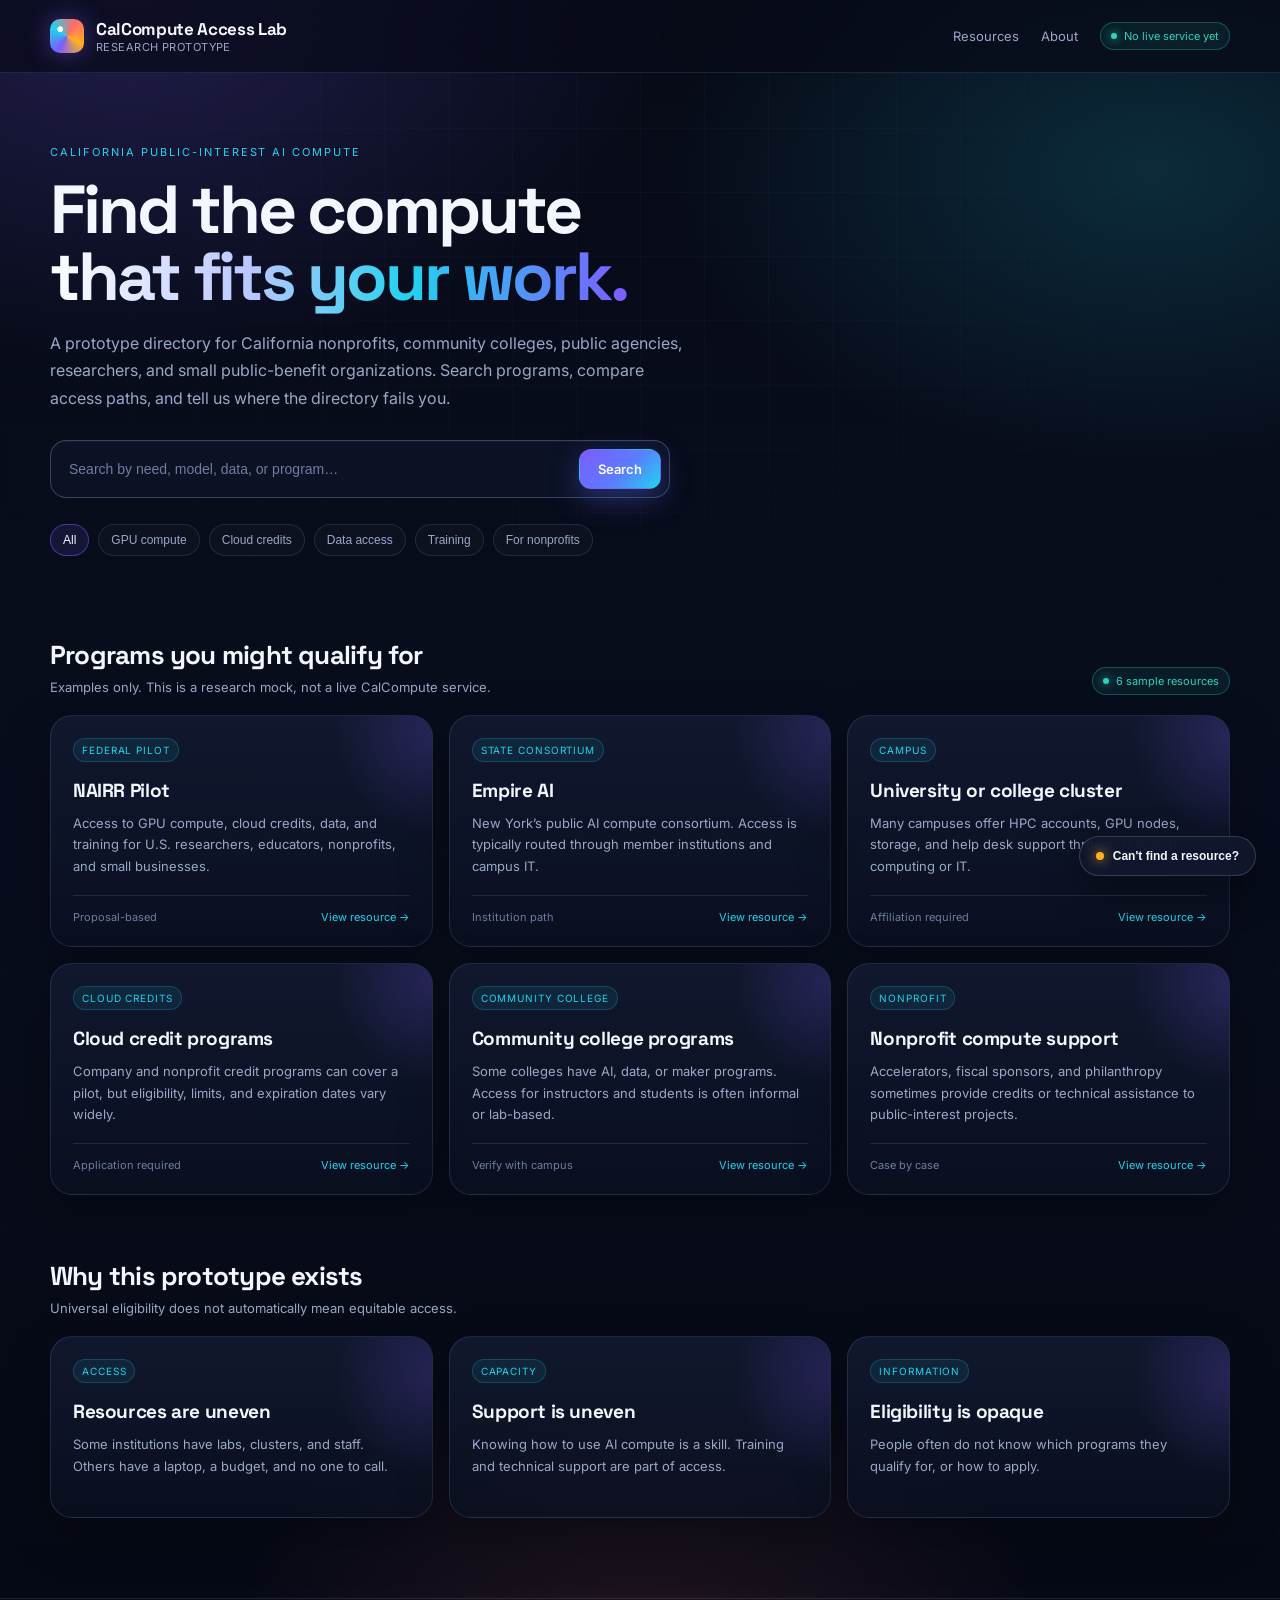
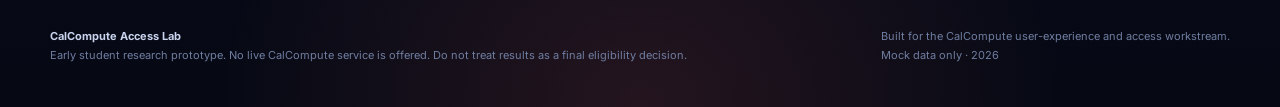
==== index.html @ 409b7c7a "Add CalCompute access survey research prototype" ====
<!doctype html>
<html lang="en">
<head>
  <meta charset="utf-8">
  <meta name="viewport" content="width=device-width, initial-scale=1">
  <title>CalCompute Access Lab — Find compute for public-interest AI</title>
  <meta name="description" content="A research prototype exploring access to public AI compute for California public-interest organizations.">
  <link rel="stylesheet" href="assets/styles.css">
</head>
<body>

<header class="site-header">
  <div class="wrap">
    <a class="brand" href="index.html">
      <span class="brand-mark" aria-hidden="true"></span>
      <span>
        <span class="brand-name">CalCompute Access Lab</span>
        <span class="brand-sub">Research prototype</span>
      </span>
    </a>
    <nav class="nav" aria-label="Primary">
      <a href="#resources">Resources</a>
      <a href="#about">About</a>
      <span class="badge">No live service yet</span>
    </nav>
  </div>
</header>

<main>
  <section class="hero wrap">
    <div class="eyebrow">California public-interest AI compute</div>
    <h1>Find the compute<br><span class="gradient-text">that fits your work.</span></h1>
    <p class="lede">
      A prototype directory for California nonprofits, community colleges, public agencies,
      researchers, and small public-benefit organizations. Search programs, compare access paths,
      and tell us where the directory fails you.
    </p>

    <div class="searchbar" role="search">
      <input id="search" type="search" placeholder="Search by need, model, data, or program…" aria-label="Search resources">
      <button class="btn btn-primary" type="button" id="searchBtn">Search</button>
    </div>

    <div class="filters" aria-label="Filter resources">
      <button class="pill active" type="button">All</button>
      <button class="pill" type="button">GPU compute</button>
      <button class="pill" type="button">Cloud credits</button>
      <button class="pill" type="button">Data access</button>
      <button class="pill" type="button">Training</button>
      <button class="pill" type="button">For nonprofits</button>
    </div>
  </section>

  <section class="wrap" id="resources">
    <div class="section-head">
      <div>
        <h2>Programs you might qualify for</h2>
        <p>Examples only. This is a research mock, not a live CalCompute service.</p>
      </div>
      <span class="badge">6 sample resources</span>
    </div>

    <div class="grid">
      <article class="card">
        <span class="tag">Federal pilot</span>
        <h3>NAIRR Pilot</h3>
        <p>Access to GPU compute, cloud credits, data, and training for U.S. researchers, educators, nonprofits, and small businesses.</p>
        <div class="meta"><span>Proposal-based</span><a href="#" onclick="return false;">View resource →</a></div>
      </article>

      <article class="card">
        <span class="tag">State consortium</span>
        <h3>Empire AI</h3>
        <p>New York’s public AI compute consortium. Access is typically routed through member institutions and campus IT.</p>
        <div class="meta"><span>Institution path</span><a href="#" onclick="return false;">View resource →</a></div>
      </article>

      <article class="card">
        <span class="tag">Campus</span>
        <h3>University or college cluster</h3>
        <p>Many campuses offer HPC accounts, GPU nodes, storage, and help desk support through research computing or IT.</p>
        <div class="meta"><span>Affiliation required</span><a href="#" onclick="return false;">View resource →</a></div>
      </article>

      <article class="card">
        <span class="tag">Cloud credits</span>
        <h3>Cloud credit programs</h3>
        <p>Company and nonprofit credit programs can cover a pilot, but eligibility, limits, and expiration dates vary widely.</p>
        <div class="meta"><span>Application required</span><a href="#" onclick="return false;">View resource →</a></div>
      </article>

      <article class="card">
        <span class="tag">Community college</span>
        <h3>Community college programs</h3>
        <p>Some colleges have AI, data, or maker programs. Access for instructors and students is often informal or lab-based.</p>
        <div class="meta"><span>Verify with campus</span><a href="#" onclick="return false;">View resource →</a></div>
      </article>

      <article class="card">
        <span class="tag">Nonprofit</span>
        <h3>Nonprofit compute support</h3>
        <p>Accelerators, fiscal sponsors, and philanthropy sometimes provide credits or technical assistance to public-interest projects.</p>
        <div class="meta"><span>Case by case</span><a href="#" onclick="return false;">View resource →</a></div>
      </article>
    </div>
  </section>

  <section class="wrap" id="about" style="margin-top:64px;">
    <div class="section-head">
      <div>
        <h2>Why this prototype exists</h2>
        <p>Universal eligibility does not automatically mean equitable access.</p>
      </div>
    </div>
    <div class="grid">
      <article class="card">
        <span class="tag">Access</span>
        <h3>Resources are uneven</h3>
        <p>Some institutions have labs, clusters, and staff. Others have a laptop, a budget, and no one to call.</p>
      </article>
      <article class="card">
        <span class="tag">Capacity</span>
        <h3>Support is uneven</h3>
        <p>Knowing how to use AI compute is a skill. Training and technical support are part of access.</p>
      </article>
      <article class="card">
        <span class="tag">Information</span>
        <h3>Eligibility is opaque</h3>
        <p>People often do not know which programs they qualify for, or how to apply.</p>
      </article>
    </div>
  </section>
</main>

<footer class="site-footer">
  <div class="wrap">
    <div>
      <strong style="color:#c9d3ee;">CalCompute Access Lab</strong><br>
      Early student research prototype. No live CalCompute service is offered. Do not treat results as a final eligibility decision.
    </div>
    <div>
      Built for the CalCompute user-experience and access workstream.<br>
      Mock data only · 2026
    </div>
  </div>
</footer>

<div class="popup-overlay" id="popupOverlay" aria-hidden="true">
  <div class="popup" role="dialog" aria-modal="true" aria-labelledby="popupTitle">
    <button class="popup-close" type="button" id="popupClose" aria-label="Close">×</button>
    <div class="kicker">A gap in the directory?</div>
    <h2 id="popupTitle">Didn't find a resource that fits your needs?</h2>
    <p>
      Tell us what you were looking for. Take a 2-minute survey to help us understand
      where public AI compute access breaks down for California public-interest users.
    </p>
    <div class="popup-actions">
      <a class="btn btn-primary" href="survey/index.html" id="popupCta">Take the survey</a>
      <button class="btn btn-ghost" type="button" id="popupDismiss">No thanks</button>
    </div>
  </div>
</div>

<button class="fab" type="button" id="fab">
  <span class="fab-dot" aria-hidden="true"></span>
  Can't find a resource?
</button>

<script src="assets/popup.js"></script>
</body>
</html>
---- assets/styles.css ----
@import url("https://fonts.googleapis.com/css2?family=Inter:wght@400;500;600;700&family=Space+Grotesk:wght@500;600;700&display=swap");

:root {
  --bg: #070b18;
  --bg-2: #0b1226;
  --panel: rgba(18, 26, 48, 0.72);
  --panel-2: rgba(26, 36, 66, 0.72);
  --stroke: rgba(150, 170, 220, 0.16);
  --stroke-strong: rgba(170, 190, 255, 0.28);
  --text: #f4f7ff;
  --muted: #9aa7c7;
  --muted-2: #6f7da0;
  --violet: #7c5cff;
  --cyan: #22d3ee;
  --coral: #ff6b6b;
  --amber: #ffb020;
  --mint: #2dd4bf;
  --blue: #4f8cff;
  --shadow: 0 24px 80px rgba(0, 0, 0, 0.45);
  --radius: 22px;
  --radius-sm: 14px;
}

* { box-sizing: border-box; }

html, body {
  margin: 0;
  padding: 0;
  min-height: 100%;
  background: var(--bg);
  color: var(--text);
  font-family: "Inter", -apple-system, BlinkMacSystemFont, "Segoe UI", sans-serif;
  -webkit-font-smoothing: antialiased;
}

body {
  background:
    radial-gradient(900px 600px at 10% 0%, rgba(124, 92, 255, 0.22), transparent 60%),
    radial-gradient(800px 500px at 90% 10%, rgba(34, 211, 238, 0.16), transparent 60%),
    radial-gradient(700px 600px at 50% 100%, rgba(255, 107, 107, 0.12), transparent 60%),
    linear-gradient(180deg, #070b18 0%, #080d1d 50%, #060914 100%);
  overflow-x: hidden;
}

body::before {
  content: "";
  position: fixed;
  inset: 0;
  background-image:
    linear-gradient(rgba(140, 160, 220, 0.045) 1px, transparent 1px),
    linear-gradient(90deg, rgba(140, 160, 220, 0.045) 1px, transparent 1px);
  background-size: 64px 64px;
  mask-image: radial-gradient(circle at 50% 20%, black, transparent 78%);
  pointer-events: none;
  z-index: 0;
}

a { color: inherit; }

.wrap {
  position: relative;
  z-index: 1;
  width: min(1180px, calc(100% - 40px));
  margin: 0 auto;
}

/* ---------------- header ---------------- */

.site-header {
  position: sticky;
  top: 0;
  z-index: 20;
  backdrop-filter: blur(18px);
  background: rgba(7, 11, 24, 0.72);
  border-bottom: 1px solid var(--stroke);
}

.site-header .wrap {
  display: flex;
  align-items: center;
  justify-content: space-between;
  height: 72px;
}

.brand {
  display: flex;
  align-items: center;
  gap: 12px;
  text-decoration: none;
}

.brand-mark {
  width: 34px;
  height: 34px;
  border-radius: 10px;
  background:
    radial-gradient(circle at 30% 30%, #fff 0 8%, transparent 9%),
    conic-gradient(from 210deg, var(--violet), var(--cyan), var(--coral), var(--amber), var(--violet));
  box-shadow: 0 0 24px rgba(124, 92, 255, 0.45);
}

.brand-name {
  font-family: "Space Grotesk", sans-serif;
  font-weight: 700;
  letter-spacing: -0.02em;
  font-size: 17px;
}

.brand-sub {
  display: block;
  font-family: "Inter", sans-serif;
  font-weight: 400;
  font-size: 11px;
  color: var(--muted);
  letter-spacing: 0.04em;
  text-transform: uppercase;
}

.nav {
  display: flex;
  align-items: center;
  gap: 22px;
  font-size: 13px;
  color: var(--muted);
}

.nav a { text-decoration: none; }
.nav a:hover { color: var(--text); }

.badge {
  display: inline-flex;
  align-items: center;
  gap: 7px;
  font-size: 11px;
  color: var(--mint);
  border: 1px solid rgba(45, 212, 191, 0.3);
  background: rgba(45, 212, 191, 0.08);
  padding: 6px 10px;
  border-radius: 999px;
  white-space: nowrap;
}

.badge::before {
  content: "";
  width: 6px;
  height: 6px;
  border-radius: 50%;
  background: var(--mint);
  box-shadow: 0 0 10px var(--mint);
}

/* ---------------- hero ---------------- */

.hero {
  padding: 72px 0 28px;
}

.eyebrow {
  font-size: 11px;
  letter-spacing: 0.18em;
  text-transform: uppercase;
  color: var(--cyan);
  margin-bottom: 18px;
}

h1 {
  font-family: "Space Grotesk", sans-serif;
  font-size: clamp(38px, 6vw, 68px);
  line-height: 0.98;
  letter-spacing: -0.045em;
  margin: 0 0 20px;
  max-width: 900px;
}

.gradient-text {
  background: linear-gradient(92deg, #fff 0%, #b9c7ff 35%, var(--cyan) 62%, var(--violet) 100%);
  -webkit-background-clip: text;
  background-clip: text;
  color: transparent;
}

.lede {
  max-width: 640px;
  font-size: 16px;
  line-height: 1.7;
  color: var(--muted);
  margin: 0 0 28px;
}

.searchbar {
  display: flex;
  align-items: center;
  gap: 10px;
  max-width: 620px;
  padding: 8px 8px 8px 18px;
  border-radius: 16px;
  border: 1px solid var(--stroke-strong);
  background: rgba(14, 20, 40, 0.75);
  box-shadow: inset 0 1px 0 rgba(255, 255, 255, 0.04);
}

.searchbar input {
  flex: 1;
  min-width: 0;
  background: transparent;
  border: 0;
  outline: 0;
  color: var(--text);
  font-size: 14px;
  padding: 10px 0;
}

.searchbar input::placeholder { color: var(--muted-2); }

.btn {
  display: inline-flex;
  align-items: center;
  justify-content: center;
  gap: 9px;
  border: 1px solid transparent;
  border-radius: 12px;
  padding: 11px 18px;
  font-size: 13px;
  font-weight: 600;
  text-decoration: none;
  cursor: pointer;
  transition: transform 0.18s ease, box-shadow 0.18s ease, background 0.18s ease;
  font-family: inherit;
}

.btn:hover { transform: translateY(-1px); }

.btn-primary {
  background: linear-gradient(135deg, var(--violet), #5b7cff 55%, var(--cyan));
  color: #fff;
  box-shadow: 0 10px 30px rgba(92, 110, 255, 0.35);
}

.btn-primary:hover { box-shadow: 0 14px 36px rgba(92, 110, 255, 0.5); }

.btn-ghost {
  background: rgba(255, 255, 255, 0.04);
  border-color: var(--stroke-strong);
  color: var(--text);
}

.btn-ghost:hover { background: rgba(255, 255, 255, 0.08); }

.filters {
  display: flex;
  flex-wrap: wrap;
  gap: 9px;
  margin: 26px 0 0;
}

.pill {
  font-size: 12px;
  color: var(--muted);
  border: 1px solid var(--stroke);
  background: rgba(255, 255, 255, 0.025);
  padding: 8px 12px;
  border-radius: 999px;
  cursor: pointer;
  transition: 0.18s ease;
}

.pill:hover, .pill.active {
  color: var(--text);
  border-color: rgba(124, 92, 255, 0.5);
  background: rgba(124, 92, 255, 0.12);
}

/* ---------------- cards ---------------- */

.section-head {
  display: flex;
  align-items: end;
  justify-content: space-between;
  gap: 20px;
  margin: 54px 0 20px;
}

.section-head h2 {
  font-family: "Space Grotesk", sans-serif;
  font-size: 26px;
  letter-spacing: -0.03em;
  margin: 0;
}

.section-head p {
  margin: 7px 0 0;
  color: var(--muted);
  font-size: 13px;
}

.grid {
  display: grid;
  grid-template-columns: repeat(3, minmax(0, 1fr));
  gap: 16px;
}

.card {
  position: relative;
  padding: 22px;
  border-radius: var(--radius);
  border: 1px solid var(--stroke);
  background: linear-gradient(180deg, rgba(19, 27, 50, 0.82), rgba(11, 17, 34, 0.72));
  box-shadow: 0 18px 50px rgba(0, 0, 0, 0.28);
  overflow: hidden;
  transition: transform 0.2s ease, border-color 0.2s ease;
}

.card:hover {
  transform: translateY(-3px);
  border-color: rgba(124, 92, 255, 0.42);
}

.card::after {
  content: "";
  position: absolute;
  inset: -40% -30% auto auto;
  width: 220px;
  height: 220px;
  border-radius: 50%;
  background: radial-gradient(circle, rgba(124, 92, 255, 0.22), transparent 65%);
  pointer-events: none;
}

.card .tag {
  display: inline-flex;
  font-size: 10px;
  letter-spacing: 0.09em;
  text-transform: uppercase;
  color: var(--cyan);
  background: rgba(34, 211, 238, 0.08);
  border: 1px solid rgba(34, 211, 238, 0.22);
  padding: 5px 8px;
  border-radius: 999px;
  margin-bottom: 16px;
}

.card h3 {
  font-family: "Space Grotesk", sans-serif;
  font-size: 19px;
  letter-spacing: -0.02em;
  margin: 0 0 10px;
}

.card p {
  font-size: 13px;
  line-height: 1.65;
  color: var(--muted);
  margin: 0 0 18px;
}

.card .meta {
  display: flex;
  align-items: center;
  justify-content: space-between;
  font-size: 11px;
  color: var(--muted-2);
  border-top: 1px solid var(--stroke);
  padding-top: 14px;
}

.card .meta a { color: var(--cyan); text-decoration: none; }

/* ---------------- popup ---------------- */

.popup-overlay {
  position: fixed;
  inset: 0;
  z-index: 100;
  display: none;
  align-items: center;
  justify-content: center;
  padding: 20px;
  background: rgba(4, 7, 16, 0.72);
  backdrop-filter: blur(10px);
}

.popup-overlay.open { display: flex; animation: fadeIn 0.25s ease; }

.popup {
  position: relative;
  width: min(520px, 100%);
  border-radius: 26px;
  border: 1px solid rgba(170, 190, 255, 0.28);
  background:
    radial-gradient(500px 240px at 0% 0%, rgba(124, 92, 255, 0.25), transparent 70%),
    radial-gradient(400px 240px at 100% 100%, rgba(34, 211, 238, 0.18), transparent 70%),
    linear-gradient(180deg, #111a34, #0a1022);
  box-shadow: var(--shadow);
  padding: 34px;
  animation: popIn 0.3s cubic-bezier(0.2, 0.9, 0.3, 1.1);
  overflow: hidden;
}

.popup::before {
  content: "";
  position: absolute;
  inset: 0;
  background-image: linear-gradient(rgba(255,255,255,0.03) 1px, transparent 1px), linear-gradient(90deg, rgba(255,255,255,0.03) 1px, transparent 1px);
  background-size: 40px 40px;
  mask-image: radial-gradient(circle at 30% 0%, black, transparent 70%);
  pointer-events: none;
}

.popup .kicker {
  position: relative;
  font-size: 10px;
  letter-spacing: 0.16em;
  text-transform: uppercase;
  color: var(--amber);
  margin-bottom: 16px;
}

.popup h2 {
  position: relative;
  font-family: "Space Grotesk", sans-serif;
  font-size: clamp(26px, 4vw, 34px);
  line-height: 1.08;
  letter-spacing: -0.035em;
  margin: 0 0 14px;
}

.popup p {
  position: relative;
  font-size: 14px;
  line-height: 1.65;
  color: var(--muted);
  margin: 0 0 26px;
}

.popup-actions {
  position: relative;
  display: flex;
  flex-wrap: wrap;
  gap: 10px;
  align-items: center;
}

.popup-close {
  position: absolute;
  top: 16px;
  right: 16px;
  width: 34px;
  height: 34px;
  border-radius: 50%;
  border: 1px solid var(--stroke);
  background: rgba(255, 255, 255, 0.04);
  color: var(--muted);
  font-size: 18px;
  line-height: 1;
  cursor: pointer;
  z-index: 2;
}

.popup-close:hover { color: var(--text); background: rgba(255,255,255,0.08); }

.fab {
  position: fixed;
  right: 24px;
  bottom: 24px;
  z-index: 40;
  display: inline-flex;
  align-items: center;
  gap: 9px;
  padding: 12px 16px;
  border-radius: 999px;
  border: 1px solid rgba(255, 255, 255, 0.16);
  background: rgba(17, 24, 46, 0.9);
  color: var(--text);
  font-size: 12px;
  font-weight: 600;
  cursor: pointer;
  box-shadow: 0 14px 40px rgba(0, 0, 0, 0.4);
  backdrop-filter: blur(12px);
}

.fab:hover { border-color: rgba(124, 92, 255, 0.55); }

.fab-dot {
  width: 8px;
  height: 8px;
  border-radius: 50%;
  background: var(--amber);
  box-shadow: 0 0 12px var(--amber);
}

/* ---------------- footer ---------------- */

.site-footer {
  margin-top: 80px;
  border-top: 1px solid var(--stroke);
  padding: 28px 0 42px;
  color: var(--muted-2);
  font-size: 11px;
  line-height: 1.7;
}

.site-footer .wrap {
  display: flex;
  flex-wrap: wrap;
  justify-content: space-between;
  gap: 18px;
}

/* ---------------- survey ---------------- */

.survey-page {
  padding: 46px 0 100px;
}

.survey-shell {
  width: min(860px, calc(100% - 36px));
  margin: 0 auto;
  position: relative;
  z-index: 1;
}

.survey-top {
  display: flex;
  align-items: center;
  justify-content: space-between;
  gap: 16px;
  margin-bottom: 24px;
}

.progress-wrap {
  flex: 1;
  max-width: 360px;
}

.progress-label {
  display: flex;
  justify-content: space-between;
  font-size: 10px;
  letter-spacing: 0.08em;
  text-transform: uppercase;
  color: var(--muted-2);
  margin-bottom: 8px;
}

.progress-track {
  height: 5px;
  border-radius: 999px;
  background: rgba(255, 255, 255, 0.07);
  overflow: hidden;
}

.progress-fill {
  height: 100%;
  width: 0%;
  border-radius: inherit;
  background: linear-gradient(90deg, var(--violet), var(--cyan), var(--mint));
  transition: width 0.35s ease;
}

.survey-card {
  border-radius: 26px;
  border: 1px solid var(--stroke);
  background: linear-gradient(180deg, rgba(17, 25, 47, 0.9), rgba(9, 14, 29, 0.84));
  box-shadow: var(--shadow);
  padding: clamp(24px, 5vw, 46px);
}

.survey-intro h1 {
  font-size: clamp(32px, 5vw, 46px);
  margin-bottom: 16px;
}

.survey-intro p {
  color: var(--muted);
  font-size: 14px;
  line-height: 1.75;
  max-width: 640px;
}

.consent {
  margin: 24px 0 28px;
  padding: 16px 18px;
  border-radius: 14px;
  border: 1px solid rgba(255, 176, 32, 0.22);
  background: rgba(255, 176, 32, 0.06);
  font-size: 12px;
  line-height: 1.65;
  color: #e8d9b6;
}

.section-block {
  padding: 28px 0;
  border-top: 1px solid var(--stroke);
}

.section-block:first-of-type { border-top: 0; padding-top: 0; }

.section-kicker {
  font-size: 10px;
  letter-spacing: 0.14em;
  text-transform: uppercase;
  color: var(--cyan);
  margin-bottom: 10px;
}

.section-block h2 {
  font-family: "Space Grotesk", sans-serif;
  font-size: 22px;
  letter-spacing: -0.02em;
  margin: 0 0 8px;
}

.section-block .hint {
  color: var(--muted);
  font-size: 12px;
  line-height: 1.6;
  margin: 0 0 18px;
}

.field-grid {
  display: grid;
  grid-template-columns: 1fr 1fr;
  gap: 14px;
}

.field {
  display: flex;
  flex-direction: column;
  gap: 7px;
}

.field.full { grid-column: 1 / -1; }

.field label {
  font-size: 11px;
  color: var(--muted);
  letter-spacing: 0.03em;
}

.field select,
.field input,
.field textarea {
  width: 100%;
  border: 1px solid var(--stroke-strong);
  background: rgba(8, 13, 28, 0.7);
  color: var(--text);
  border-radius: 11px;
  padding: 11px 12px;
  font-family: inherit;
  font-size: 13px;
  outline: none;
}

.field select:focus,
.field input:focus,
.field textarea:focus { border-color: rgba(124, 92, 255, 0.62); }

.field textarea { min-height: 82px; resize: vertical; }

.question {
  padding: 18px 0;
  border-top: 1px solid rgba(150, 170, 220, 0.1);
}

.question:first-of-type { border-top: 0; padding-top: 0; }

.q-title {
  font-size: 14px;
  line-height: 1.55;
  margin: 0 0 12px;
  color: #e9eeff;
}

.likert {
  display: grid;
  grid-template-columns: repeat(6, minmax(0, 1fr));
  gap: 8px;
}

.likert input { position: absolute; opacity: 0; pointer-events: none; }

.likert label {
  display: flex;
  flex-direction: column;
  align-items: center;
  justify-content: center;
  gap: 4px;
  min-height: 58px;
  padding: 8px 6px;
  border-radius: 12px;
  border: 1px solid var(--stroke);
  background: rgba(255, 255, 255, 0.025);
  cursor: pointer;
  text-align: center;
  transition: 0.16s ease;
}

.likert label:hover { border-color: rgba(124, 92, 255, 0.48); background: rgba(124, 92, 255, 0.08); }

.likert input:checked + label {
  border-color: var(--violet);
  background: linear-gradient(180deg, rgba(124, 92, 255, 0.26), rgba(34, 211, 238, 0.1));
  box-shadow: 0 0 0 1px rgba(124, 92, 255, 0.32), 0 8px 24px rgba(124, 92, 255, 0.18);
}

.likert .num {
  font-family: "Space Grotesk", sans-serif;
  font-size: 15px;
  font-weight: 700;
}

.likert .lbl {
  font-size: 9px;
  line-height: 1.25;
  color: var(--muted);
}

.survey-actions {
  display: flex;
  flex-wrap: wrap;
  gap: 10px;
  align-items: center;
  justify-content: space-between;
  margin-top: 26px;
  padding-top: 22px;
  border-top: 1px solid var(--stroke);
}

.form-error {
  display: none;
  margin-top: 14px;
  padding: 12px 14px;
  border-radius: 10px;
  border: 1px solid rgba(255, 107, 107, 0.35);
  background: rgba(255, 107, 107, 0.08);
  color: #ffb8b8;
  font-size: 12px;
}

.form-error.show { display: block; }

/* ---------------- result ---------------- */

.result { display: none; }

.result.show { display: block; animation: fadeUp 0.45s ease; }

.result-head {
  display: flex;
  flex-wrap: wrap;
  align-items: flex-start;
  justify-content: space-between;
  gap: 18px;
  margin-bottom: 24px;
}

.result-band {
  display: inline-flex;
  align-items: center;
  gap: 8px;
  padding: 7px 12px;
  border-radius: 999px;
  font-size: 11px;
  font-weight: 700;
  letter-spacing: 0.04em;
  text-transform: uppercase;
}

.band-priority { color: #ffd8d8; background: rgba(255, 107, 107, 0.14); border: 1px solid rgba(255, 107, 107, 0.42); }
.band-support { color: #ffe7b8; background: rgba(255, 176, 32, 0.12); border: 1px solid rgba(255, 176, 32, 0.38); }
.band-signpost { color: #c9f7ef; background: rgba(45, 212, 191, 0.1); border: 1px solid rgba(45, 212, 191, 0.34); }

.result h1 {
  font-size: clamp(30px, 4.6vw, 44px);
  margin: 0 0 8px;
}

.result .sub {
  color: var(--muted);
  font-size: 13px;
  line-height: 1.65;
  max-width: 620px;
}

.score-grid {
  display: grid;
  grid-template-columns: repeat(4, minmax(0, 1fr));
  gap: 10px;
  margin: 24px 0;
}

.score-card {
  padding: 16px;
  border-radius: 14px;
  border: 1px solid var(--stroke);
  background: rgba(255, 255, 255, 0.025);
}

.score-card .k {
  font-size: 10px;
  color: var(--muted-2);
  letter-spacing: 0.06em;
  text-transform: uppercase;
}

.score-card .v {
  font-family: "Space Grotesk", sans-serif;
  font-size: 24px;
  font-weight: 700;
  margin-top: 6px;
}

.score-card .d {
  font-size: 10px;
  color: var(--muted);
  margin-top: 2px;
}

.matrix-card {
  margin: 26px 0;
  padding: 18px;
  border-radius: 20px;
  border: 1px solid var(--stroke);
  background:
    radial-gradient(600px 300px at 10% 0%, rgba(124, 92, 255, 0.14), transparent 70%),
    radial-gradient(500px 300px at 100% 100%, rgba(34, 211, 238, 0.1), transparent 70%),
    rgba(8, 13, 28, 0.6);
  overflow: hidden;
}

.matrix-head {
  display: flex;
  flex-wrap: wrap;
  align-items: center;
  justify-content: space-between;
  gap: 10px;
  margin-bottom: 8px;
}

.matrix-head h3 {
  font-family: "Space Grotesk", sans-serif;
  font-size: 16px;
  margin: 0;
  letter-spacing: -0.01em;
}

.matrix-head .legend {
  display: flex;
  flex-wrap: wrap;
  gap: 12px;
  font-size: 10px;
  color: var(--muted);
}

.legend span { display: inline-flex; align-items: center; gap: 5px; }

.legend i {
  width: 8px;
  height: 8px;
  border-radius: 50%;
  display: inline-block;
}

#matrix { width: 100%; height: auto; display: block; }

.matrix-note {
  margin-top: 8px;
  font-size: 10px;
  color: var(--muted-2);
  line-height: 1.6;
}

.bars {
  display: grid;
  gap: 12px;
  margin: 22px 0;
}

.bar-row {
  display: grid;
  grid-template-columns: 140px 1fr 44px;
  gap: 12px;
  align-items: center;
  font-size: 11px;
}

.bar-row .name { color: var(--muted); }
.bar-track { display: block; height: 7px; border-radius: 999px; background: rgba(255,255,255,0.07); overflow: hidden; }
.bar-fill { display: block; height: 100%; border-radius: inherit; background: linear-gradient(90deg, var(--violet), var(--cyan), var(--mint)); }
.bar-row .val { text-align: right; color: var(--muted); font-variant-numeric: tabular-nums; }

.next-box {
  margin: 22px 0;
  padding: 18px;
  border-radius: 14px;
  border: 1px solid var(--stroke);
  background: rgba(255, 255, 255, 0.025);
  font-size: 12px;
  line-height: 1.7;
  color: var(--muted);
}

.next-box strong { color: var(--text); }

.result-actions { display: flex; flex-wrap: wrap; gap: 10px; margin-top: 22px; }

.fine { font-size: 10px; color: var(--muted-2); line-height: 1.65; margin-top: 18px; }

/* ---------------- animations ---------------- */

@keyframes fadeIn { from { opacity: 0; } to { opacity: 1; } }
@keyframes popIn { from { opacity: 0; transform: translateY(10px) scale(0.98); } to { opacity: 1; transform: none; } }
@keyframes fadeUp { from { opacity: 0; transform: translateY(12px); } to { opacity: 1; transform: none; } }

.pulse {
  animation: pulse 2.4s ease-out infinite;
  transform-origin: center;
}

@keyframes pulse {
  0% { opacity: 0.55; transform: scale(0.6); }
  70% { opacity: 0; transform: scale(2.4); }
  100% { opacity: 0; transform: scale(2.4); }
}

/* ---------------- responsive ---------------- */

@media (max-width: 900px) {
  .grid { grid-template-columns: 1fr 1fr; }
  .score-grid { grid-template-columns: 1fr 1fr; }
}

@media (max-width: 640px) {
  .nav { display: none; }
  .grid { grid-template-columns: 1fr; }
  .field-grid { grid-template-columns: 1fr; }
  .likert { grid-template-columns: repeat(3, minmax(0, 1fr)); }
  .bar-row { grid-template-columns: 100px 1fr 38px; }
  .popup { padding: 26px 22px; }
  .fab { right: 14px; bottom: 14px; }
}

@media (prefers-reduced-motion: reduce) {
  *, *::before, *::after {
    animation-duration: 0.001ms !important;
    animation-iteration-count: 1 !important;
    transition-duration: 0.001ms !important;
  }
}
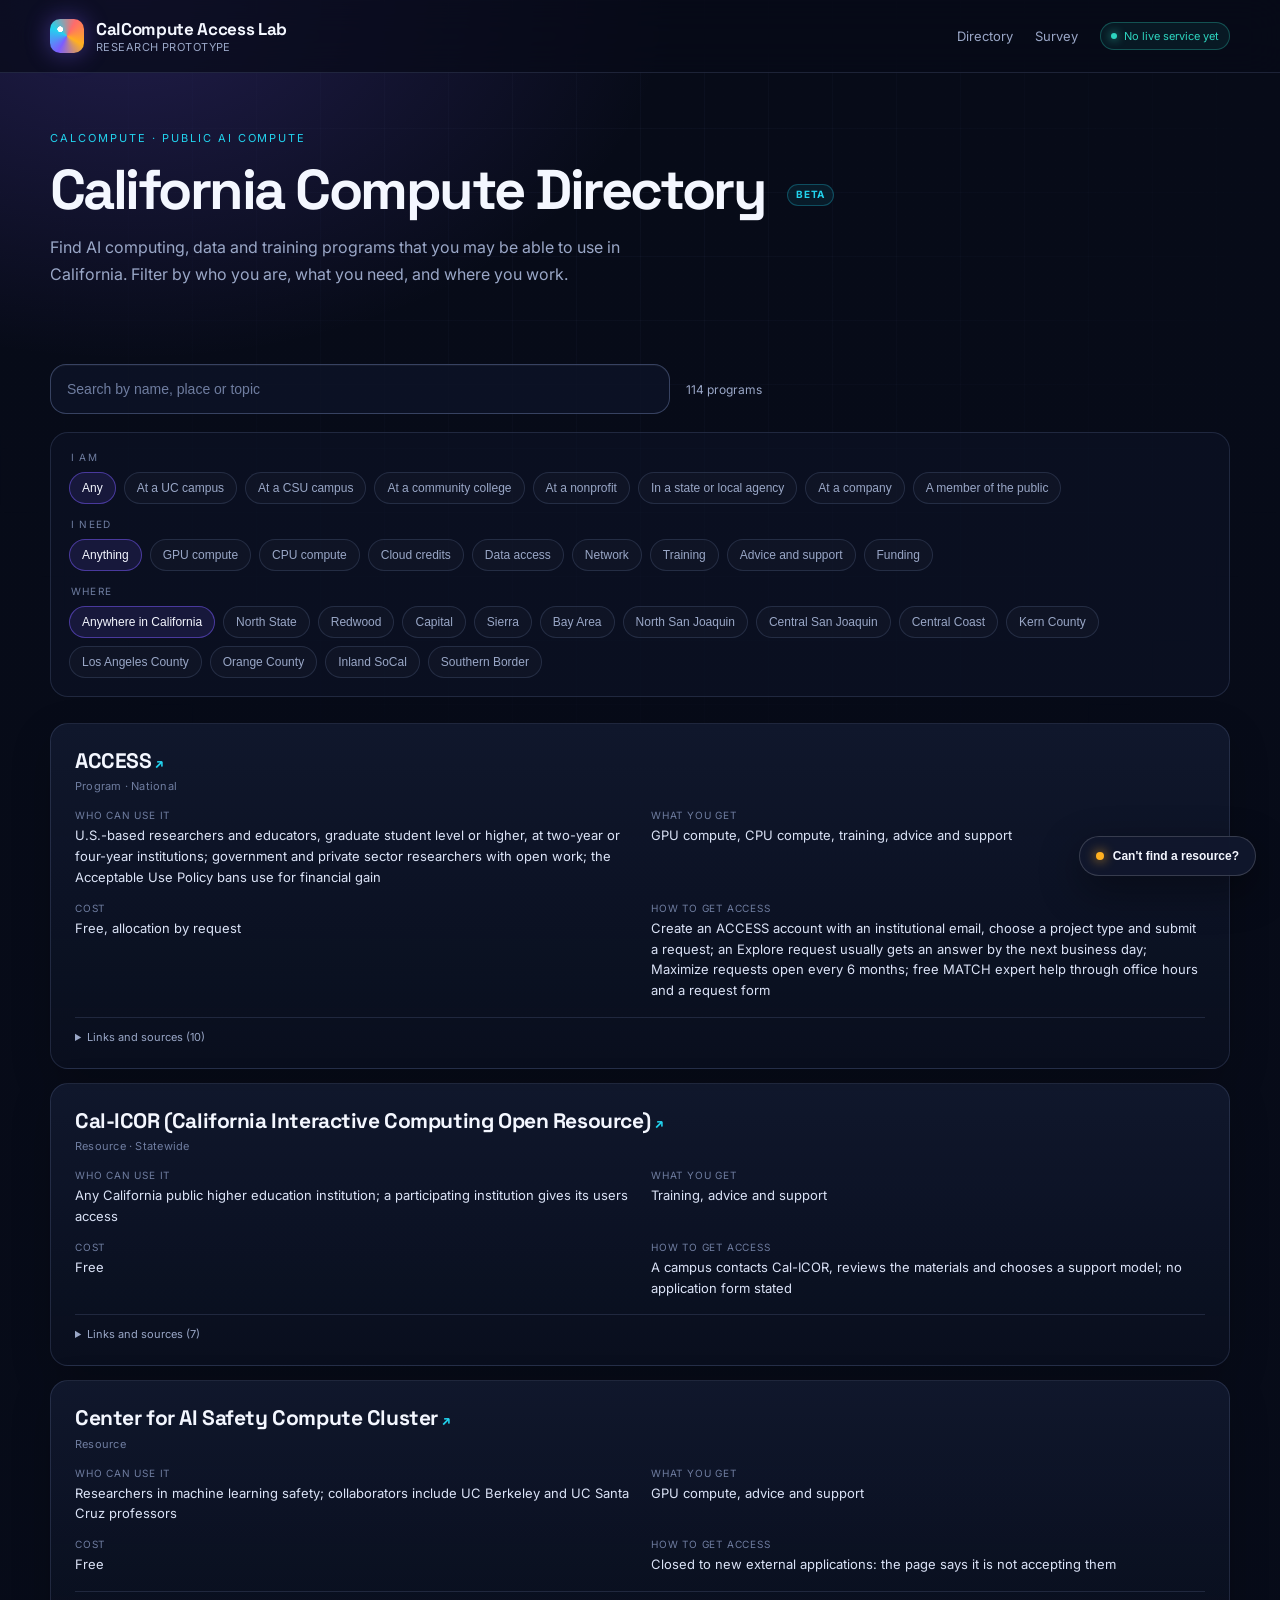
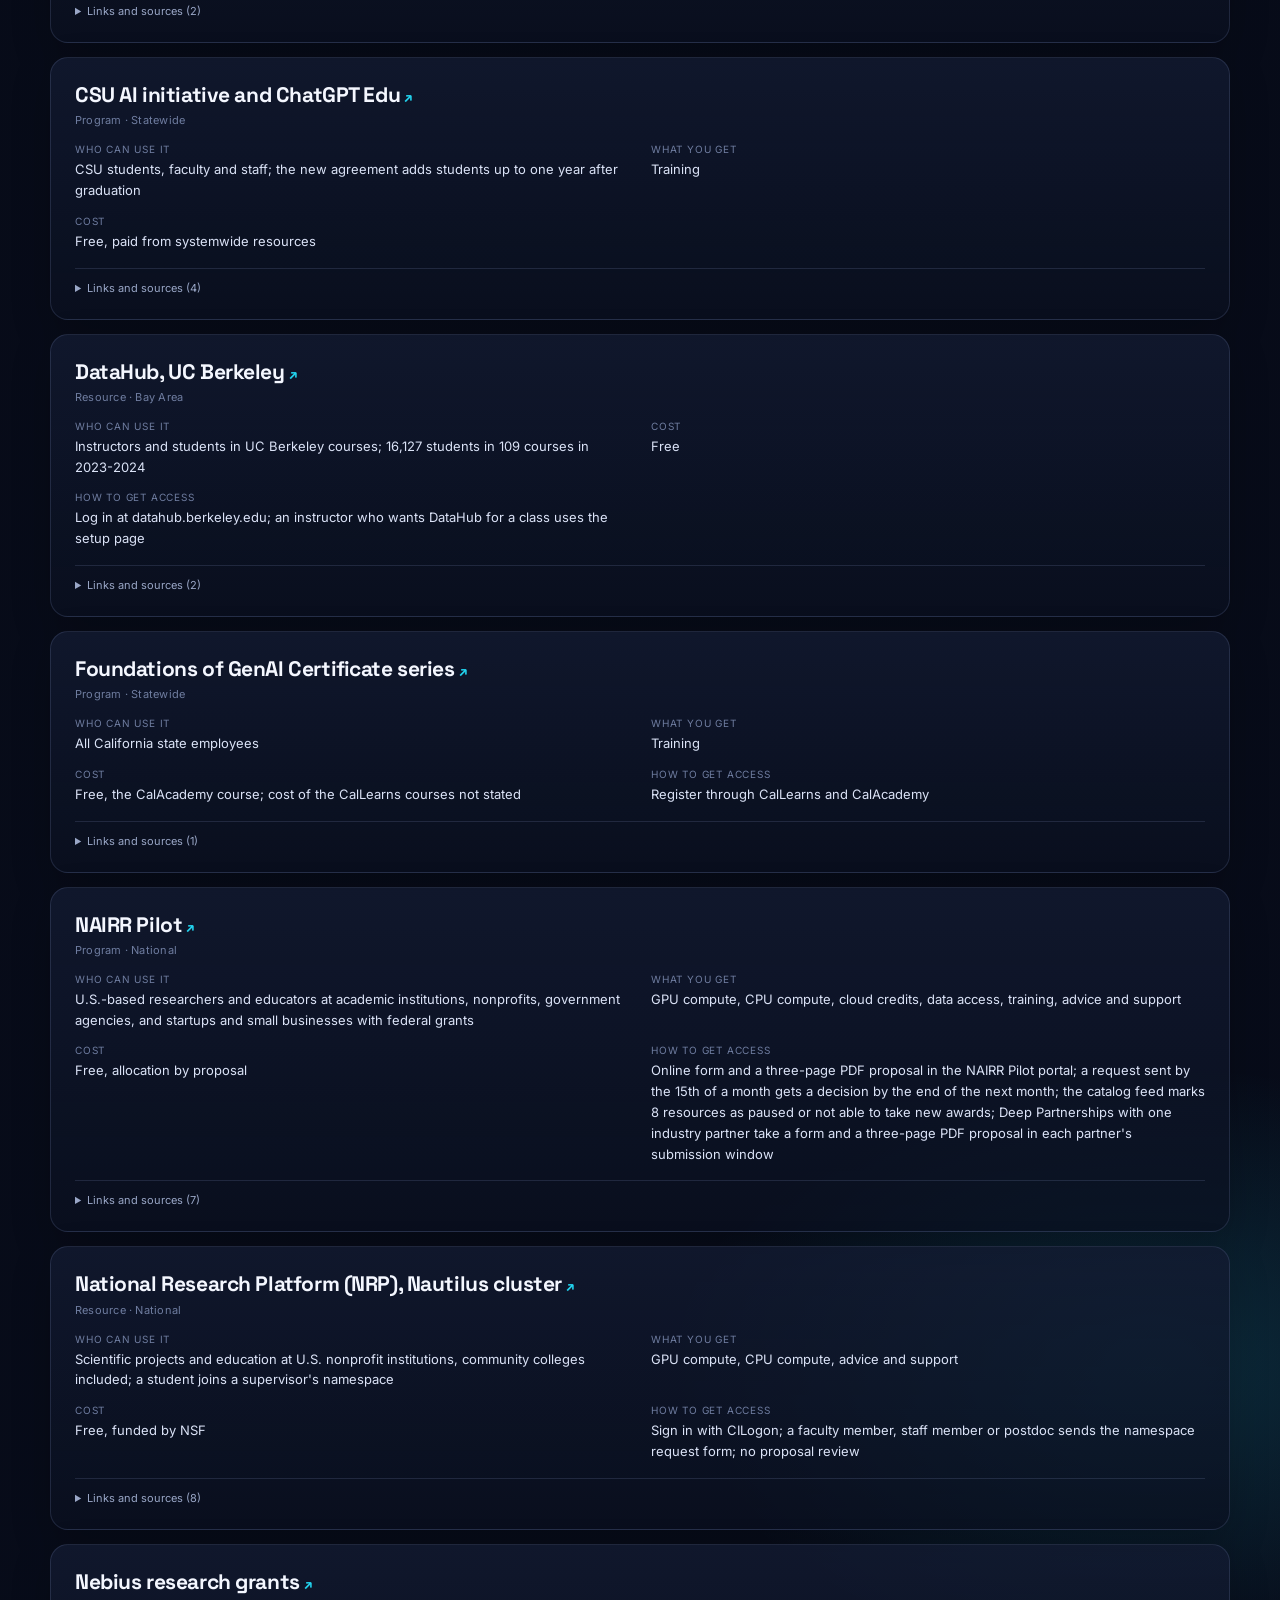
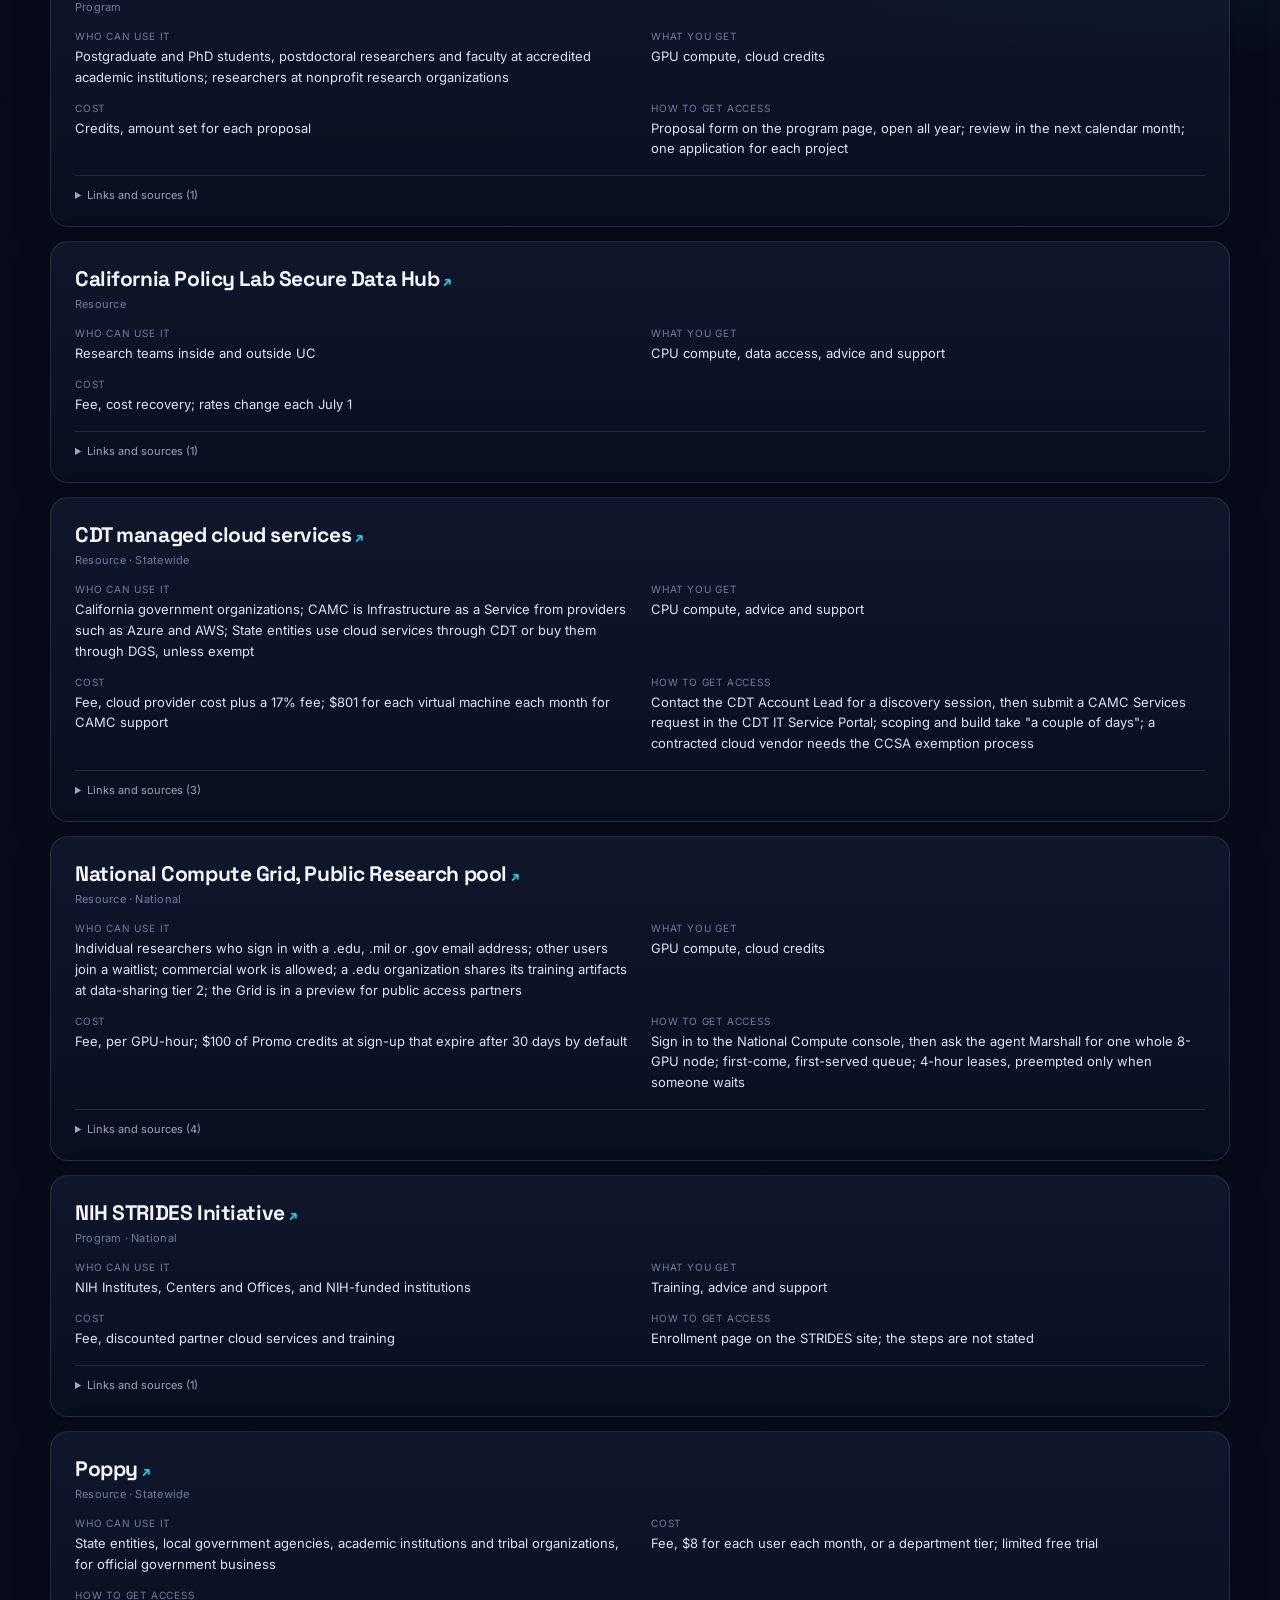
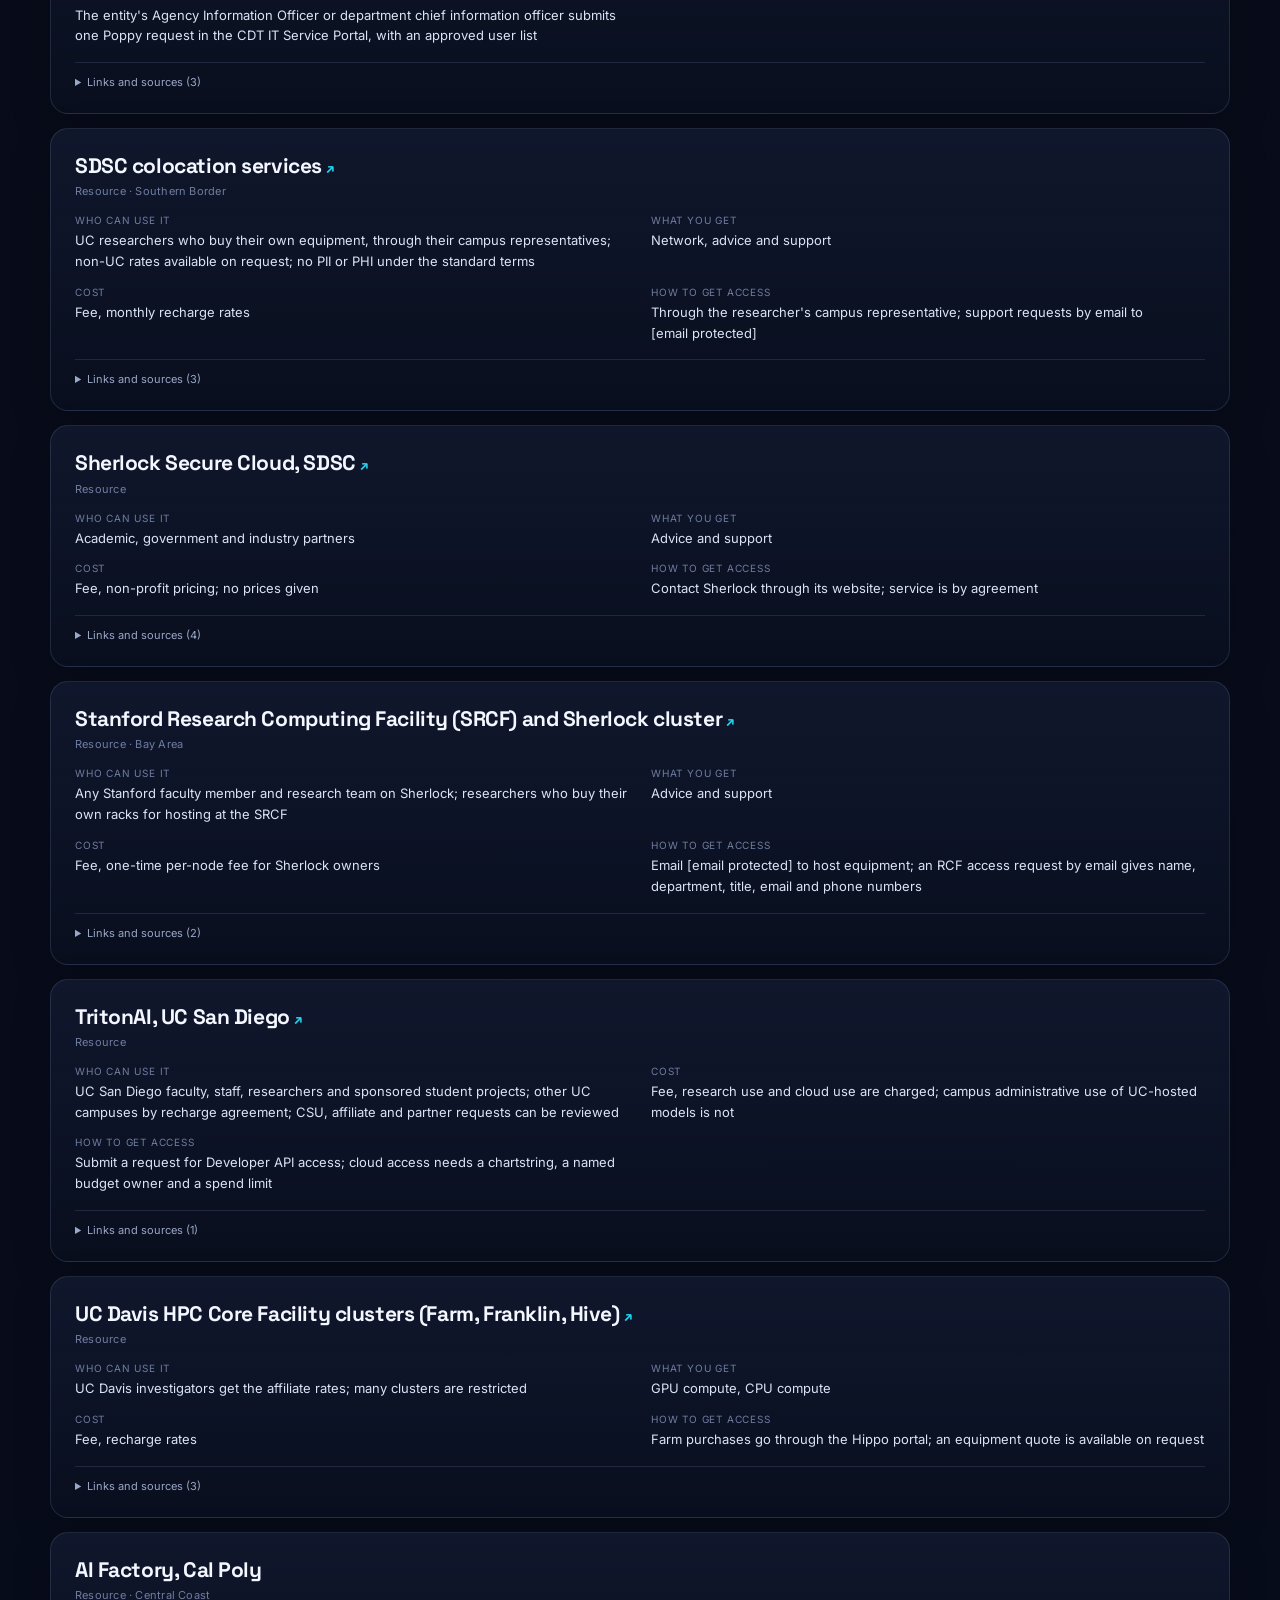
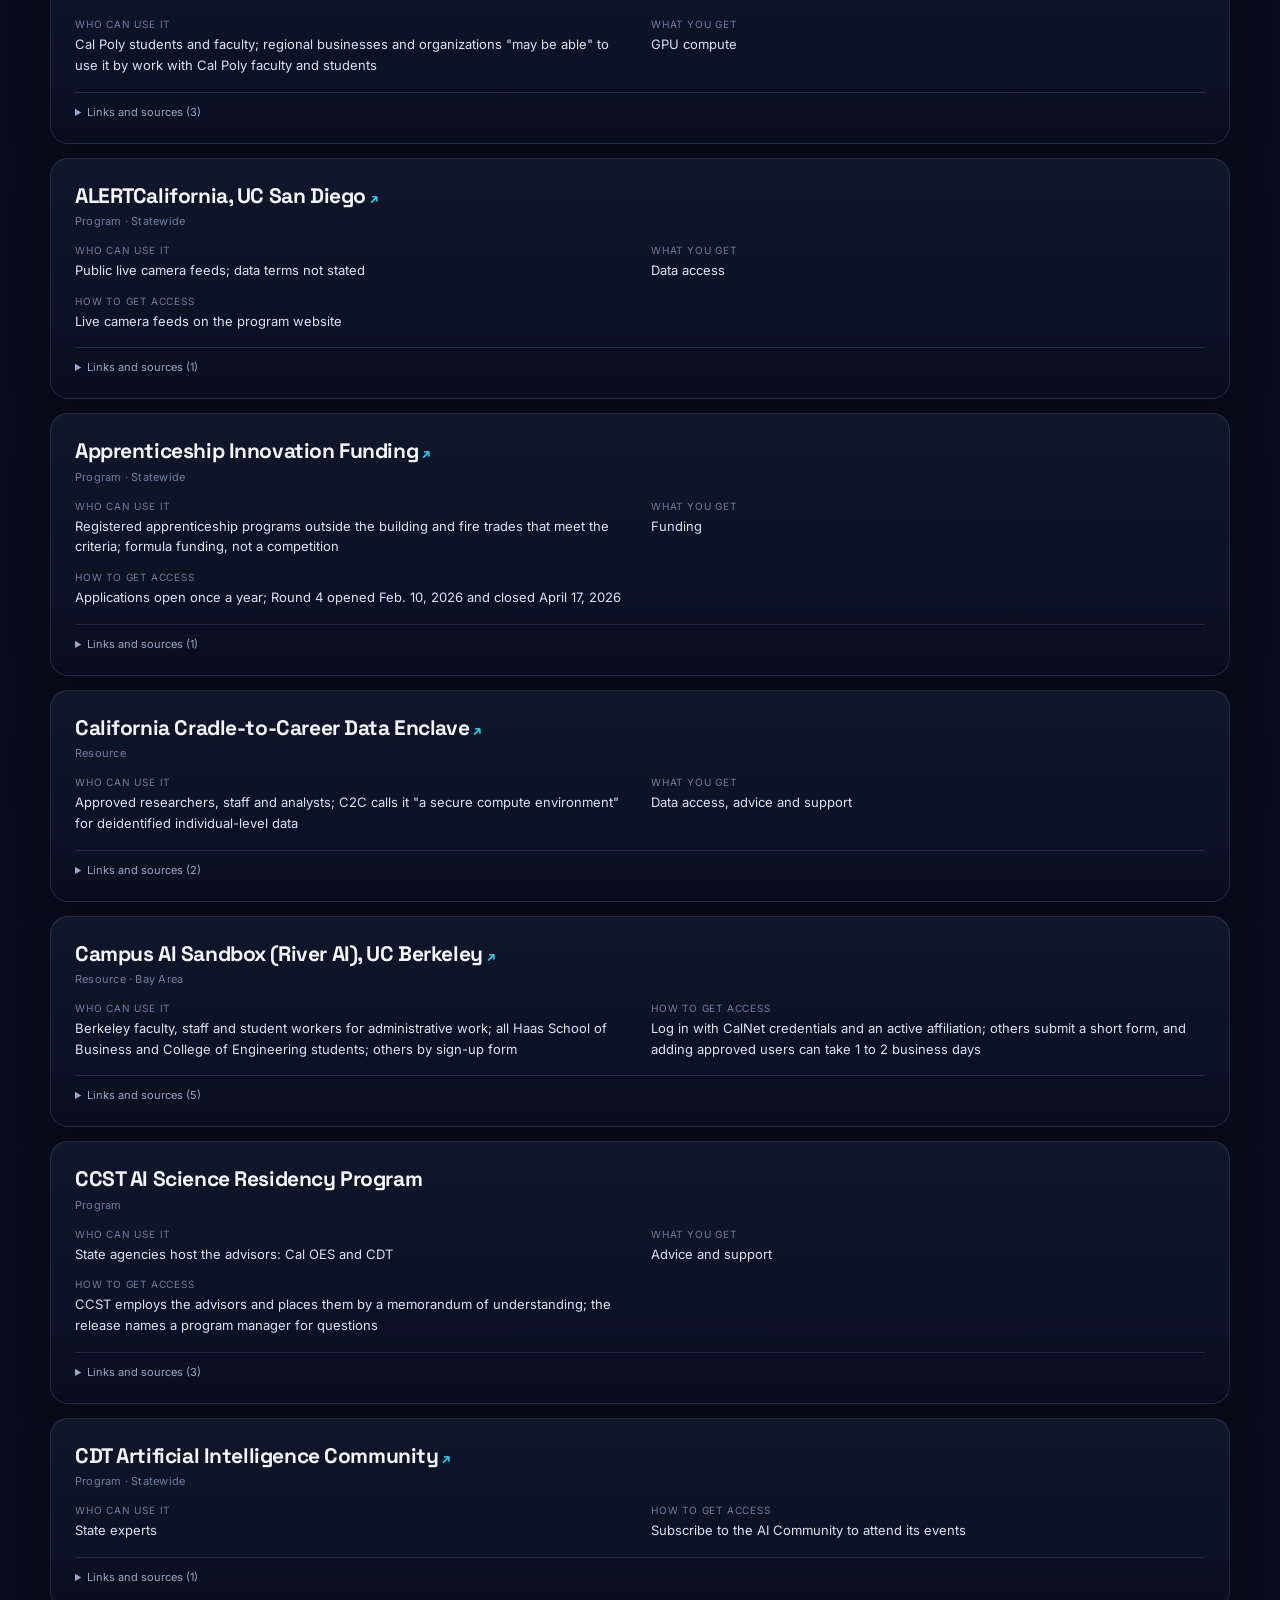
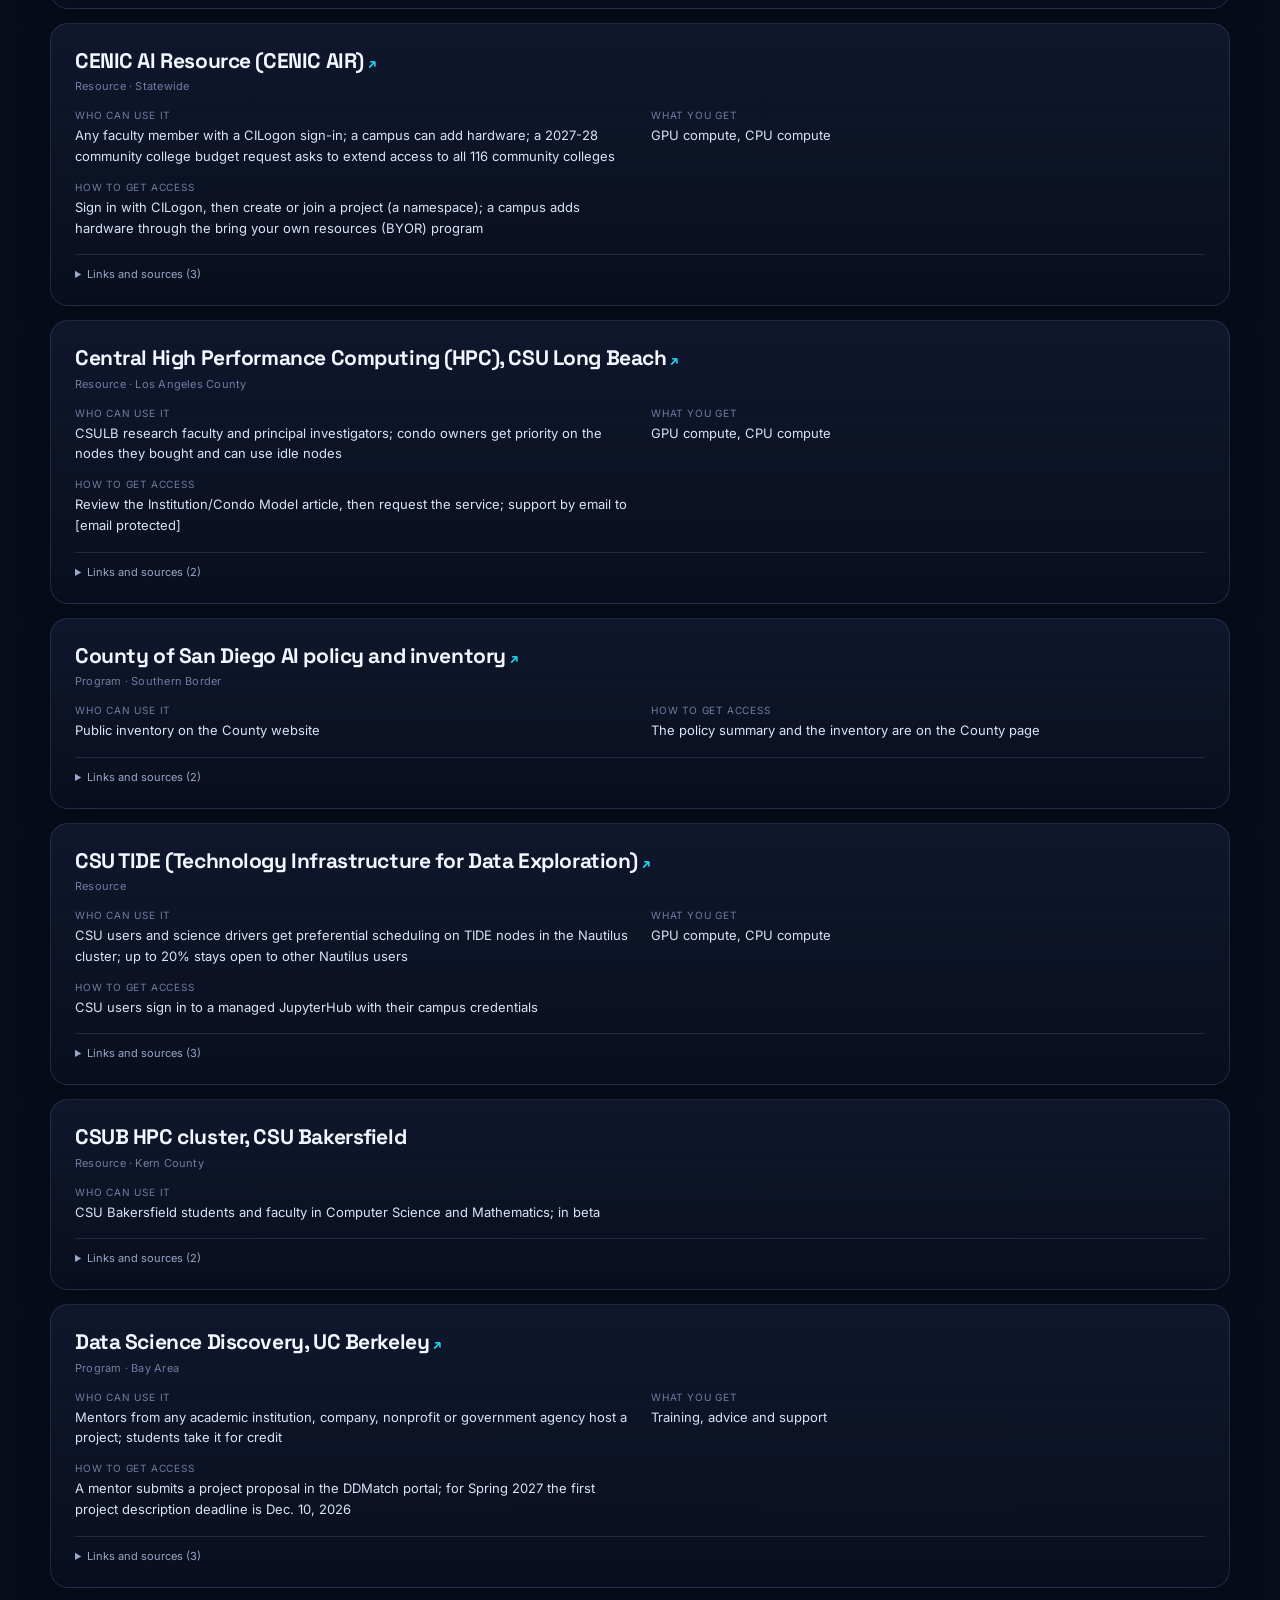
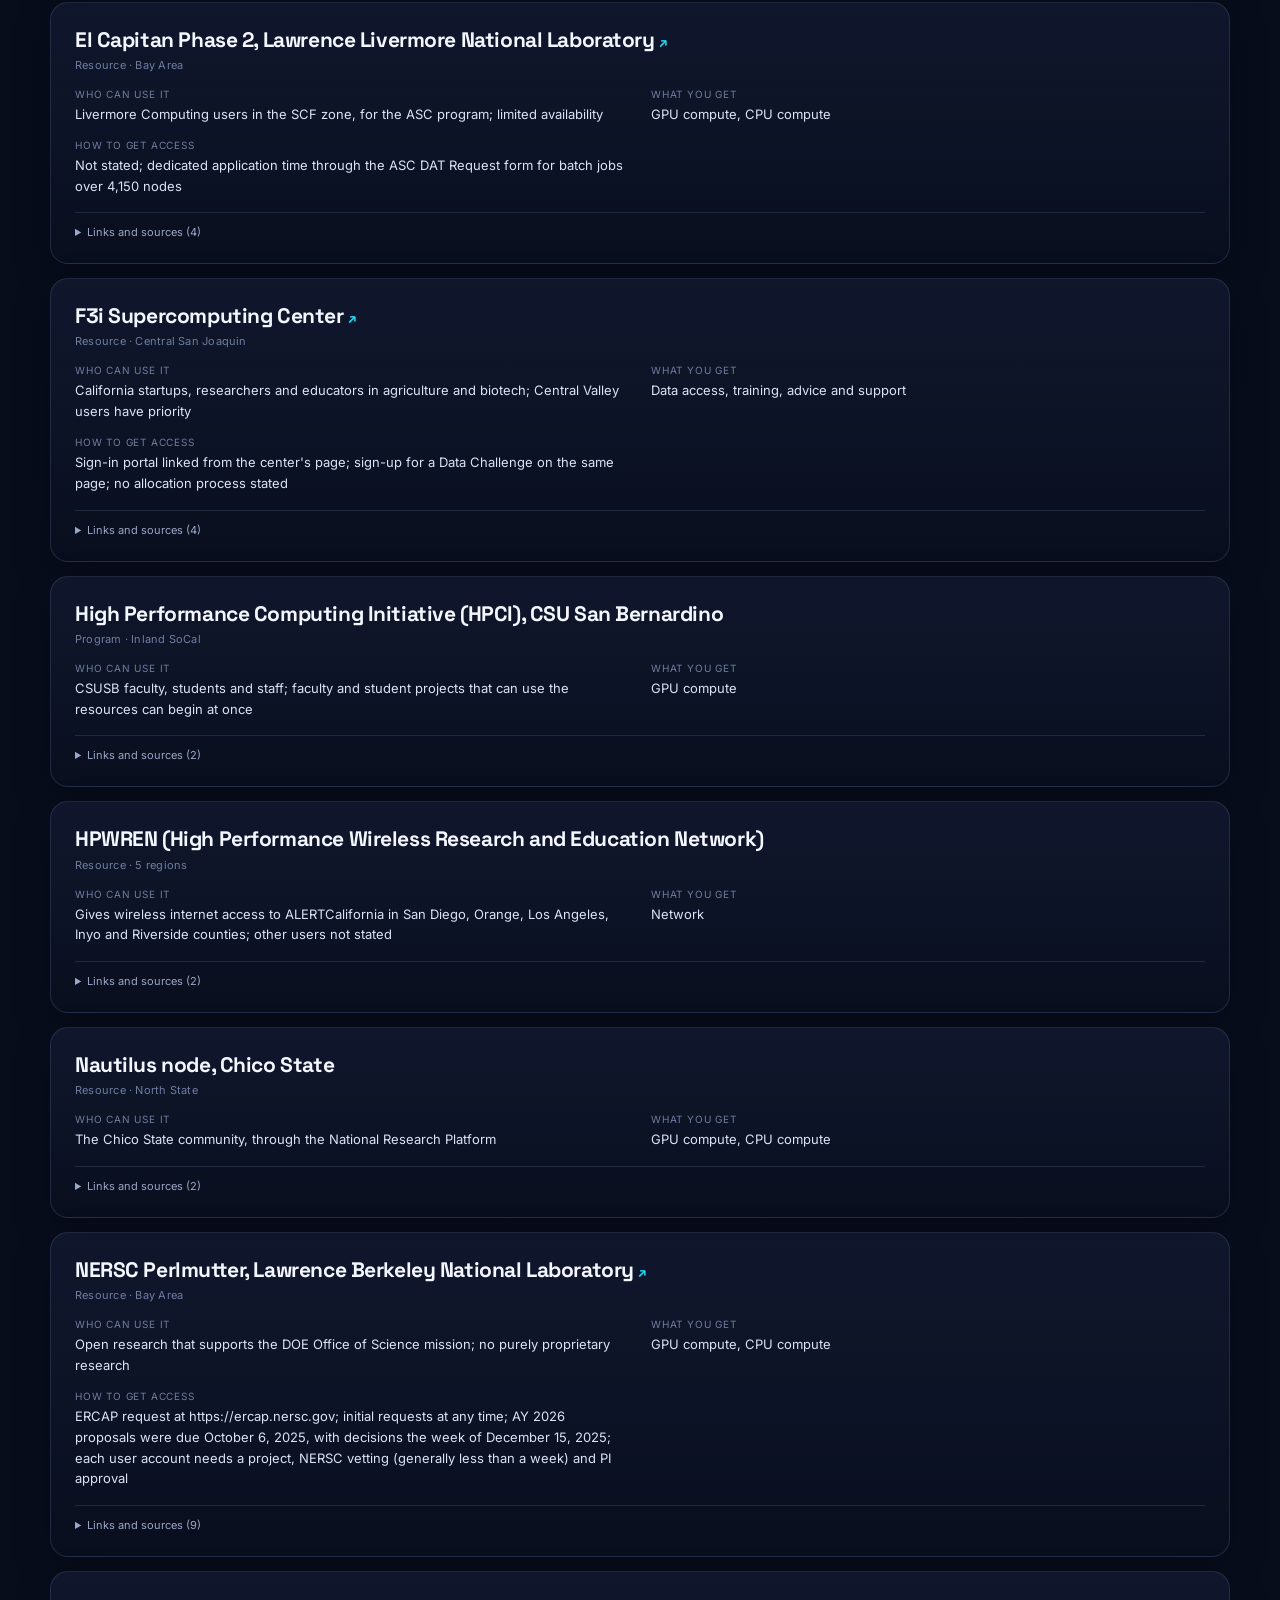
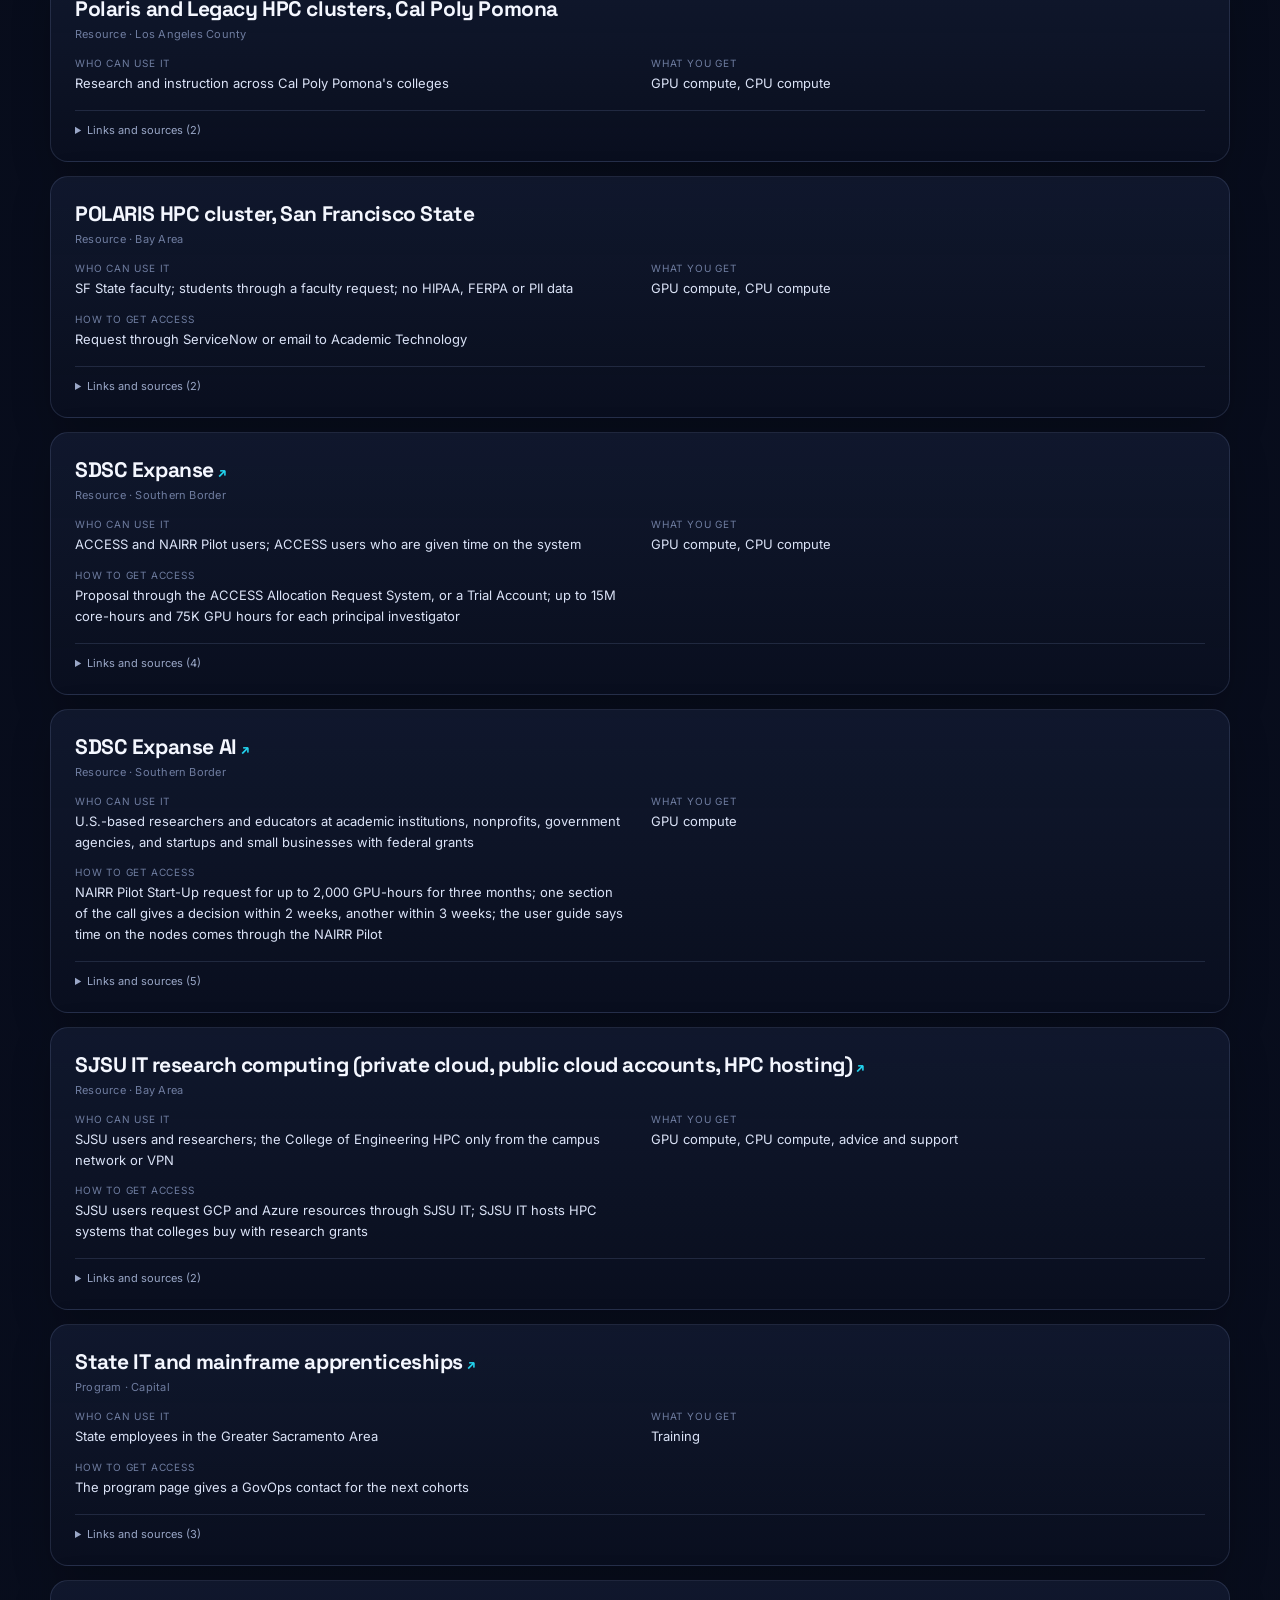
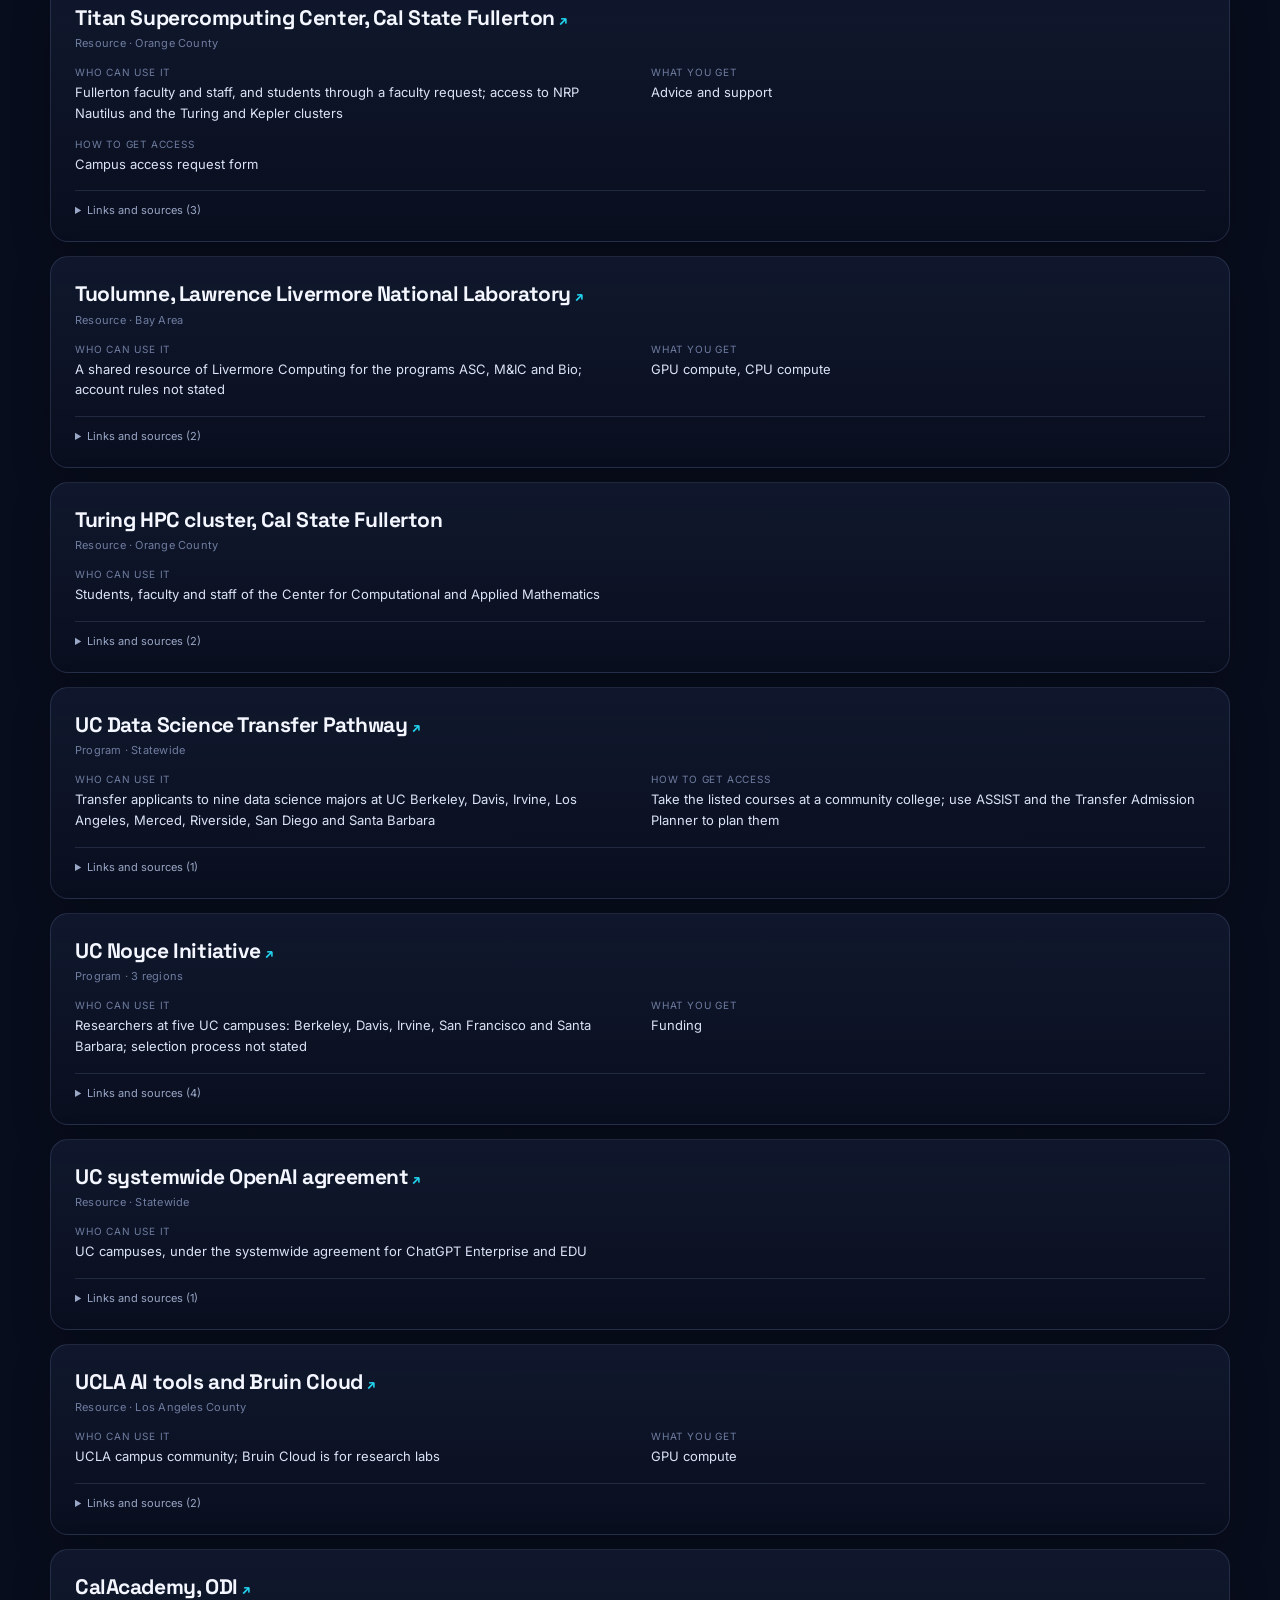
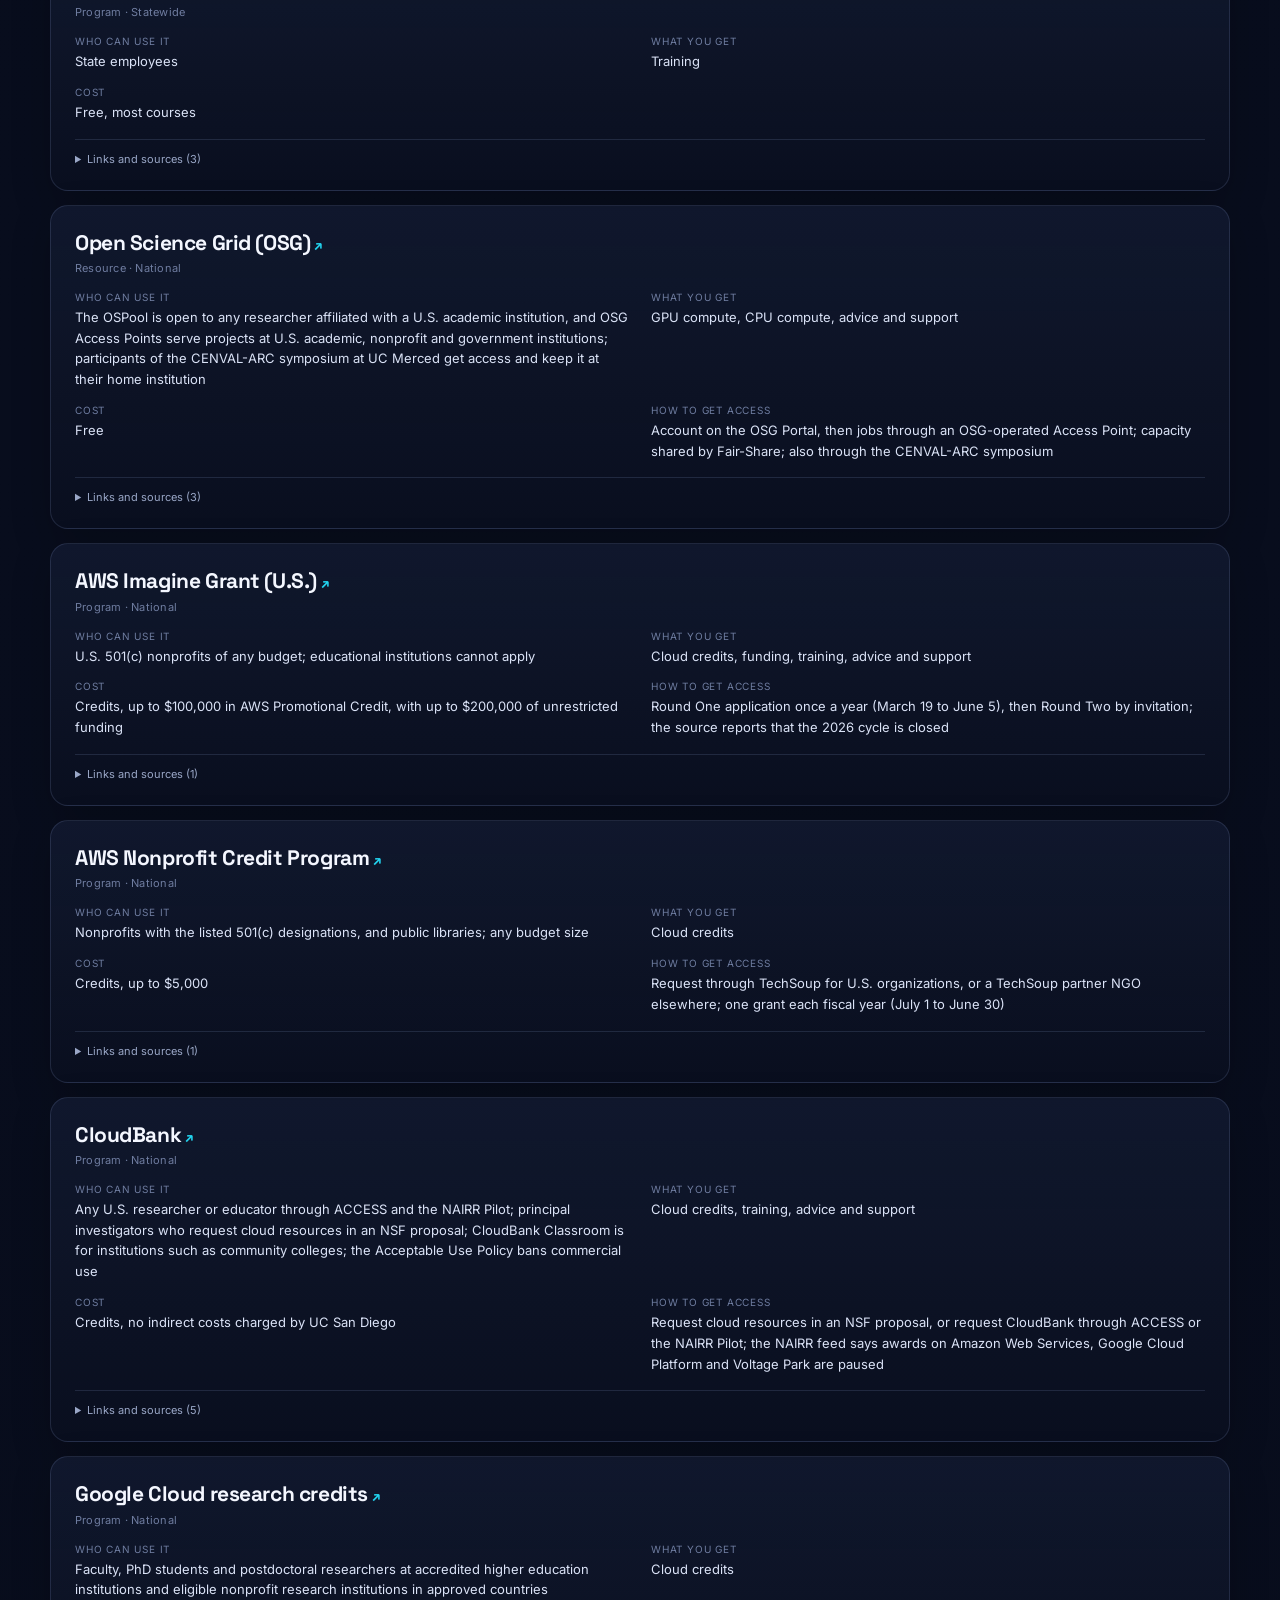
==== commit 79968514: "Clone full California Compute Directory with 114 programs and filters" ====
--- a/index.html
+++ b/index.html
@@ -3,8 +3,8 @@
 <head>
   <meta charset="utf-8">
   <meta name="viewport" content="width=device-width, initial-scale=1">
-  <title>CalCompute Access Lab — Find compute for public-interest AI</title>
-  <meta name="description" content="A research prototype exploring access to public AI compute for California public-interest organizations.">
+  <title>California Compute Directory — CalCompute Access Lab</title>
+  <meta name="description" content="Find AI computing, data and training programs that you may be able to use in California.">
   <link rel="stylesheet" href="assets/styles.css">
 </head>
 <body>
@@ -19,116 +19,97 @@
       </span>
     </a>
     <nav class="nav" aria-label="Primary">
-      <a href="#resources">Resources</a>
-      <a href="#about">About</a>
+      <a href="index.html">Directory</a>
+      <a href="survey/index.html">Survey</a>
       <span class="badge">No live service yet</span>
     </nav>
   </div>
 </header>
 
 <main>
-  <section class="hero wrap">
-    <div class="eyebrow">California public-interest AI compute</div>
-    <h1>Find the compute<br><span class="gradient-text">that fits your work.</span></h1>
+  <section class="dir-hero wrap">
+    <div class="eyebrow">CalCompute · Public AI compute</div>
+    <h1>California Compute Directory <span class="dir-beta">Beta</span></h1>
     <p class="lede">
-      A prototype directory for California nonprofits, community colleges, public agencies,
-      researchers, and small public-benefit organizations. Search programs, compare access paths,
-      and tell us where the directory fails you.
+      Find AI computing, data and training programs that you may be able to use in California.
+      Filter by who you are, what you need, and where you work.
     </p>
+  </section>
 
-    <div class="searchbar" role="search">
-      <input id="search" type="search" placeholder="Search by need, model, data, or program…" aria-label="Search resources">
-      <button class="btn btn-primary" type="button" id="searchBtn">Search</button>
+  <section class="wrap dir-shell" aria-labelledby="dir-results">
+    <div class="dir-toolbar">
+      <label class="searchbar dir-search">
+        <span class="visually-hidden">Search programs</span>
+        <input id="dirSearch" type="search" placeholder="Search by name, place or topic" autocomplete="off">
+      </label>
+      <p class="dir-count" id="dirCount" aria-live="polite">Loading programs…</p>
     </div>
 
-    <div class="filters" aria-label="Filter resources">
-      <button class="pill active" type="button">All</button>
-      <button class="pill" type="button">GPU compute</button>
-      <button class="pill" type="button">Cloud credits</button>
-      <button class="pill" type="button">Data access</button>
-      <button class="pill" type="button">Training</button>
-      <button class="pill" type="button">For nonprofits</button>
-    </div>
-  </section>
+    <div class="dir-filters">
+      <fieldset class="dir-fieldset">
+        <legend>I am</legend>
+        <div class="dir-pills" data-group="serves">
+          <button type="button" class="pill active" data-value="">Any</button>
+          <button type="button" class="pill" data-value="UC">At a UC campus</button>
+          <button type="button" class="pill" data-value="CSU">At a CSU campus</button>
+          <button type="button" class="pill" data-value="Community colleges">At a community college</button>
+          <button type="button" class="pill" data-value="Nonprofits">At a nonprofit</button>
+          <button type="button" class="pill" data-value="Government">In a state or local agency</button>
+          <button type="button" class="pill" data-value="Industry">At a company</button>
+          <button type="button" class="pill" data-value="Public">A member of the public</button>
+        </div>
+      </fieldset>
 
-  <section class="wrap" id="resources">
-    <div class="section-head">
-      <div>
-        <h2>Programs you might qualify for</h2>
-        <p>Examples only. This is a research mock, not a live CalCompute service.</p>
-      </div>
-      <span class="badge">6 sample resources</span>
+      <fieldset class="dir-fieldset">
+        <legend>I need</legend>
+        <div class="dir-pills" data-group="offers">
+          <button type="button" class="pill active" data-value="">Anything</button>
+          <button type="button" class="pill" data-value="GPU compute">GPU compute</button>
+          <button type="button" class="pill" data-value="CPU compute">CPU compute</button>
+          <button type="button" class="pill" data-value="Cloud credits">Cloud credits</button>
+          <button type="button" class="pill" data-value="Data access">Data access</button>
+          <button type="button" class="pill" data-value="Network">Network</button>
+          <button type="button" class="pill" data-value="Training">Training</button>
+          <button type="button" class="pill" data-value="Advice and support">Advice and support</button>
+          <button type="button" class="pill" data-value="Funding">Funding</button>
+        </div>
+      </fieldset>
+
+      <fieldset class="dir-fieldset">
+        <legend>Where</legend>
+        <div class="dir-pills" data-group="region">
+          <button type="button" class="pill active" data-value="">Anywhere in California</button>
+          <button type="button" class="pill" data-value="North State">North State</button>
+          <button type="button" class="pill" data-value="Redwood">Redwood</button>
+          <button type="button" class="pill" data-value="Capital">Capital</button>
+          <button type="button" class="pill" data-value="Sierra">Sierra</button>
+          <button type="button" class="pill" data-value="Bay Area">Bay Area</button>
+          <button type="button" class="pill" data-value="North San Joaquin">North San Joaquin</button>
+          <button type="button" class="pill" data-value="Central San Joaquin">Central San Joaquin</button>
+          <button type="button" class="pill" data-value="Central Coast">Central Coast</button>
+          <button type="button" class="pill" data-value="Kern County">Kern County</button>
+          <button type="button" class="pill" data-value="Los Angeles County">Los Angeles County</button>
+          <button type="button" class="pill" data-value="Orange County">Orange County</button>
+          <button type="button" class="pill" data-value="Inland SoCal">Inland SoCal</button>
+          <button type="button" class="pill" data-value="Southern Border">Southern Border</button>
+        </div>
+      </fieldset>
     </div>
 
-    <div class="grid">
-      <article class="card">
-        <span class="tag">Federal pilot</span>
-        <h3>NAIRR Pilot</h3>
-        <p>Access to GPU compute, cloud credits, data, and training for U.S. researchers, educators, nonprofits, and small businesses.</p>
-        <div class="meta"><span>Proposal-based</span><a href="#" onclick="return false;">View resource →</a></div>
-      </article>
+    <div class="dir-active" id="dirActive" hidden></div>
 
-      <article class="card">
-        <span class="tag">State consortium</span>
-        <h3>Empire AI</h3>
-        <p>New York’s public AI compute consortium. Access is typically routed through member institutions and campus IT.</p>
-        <div class="meta"><span>Institution path</span><a href="#" onclick="return false;">View resource →</a></div>
-      </article>
+    <h2 id="dir-results" class="visually-hidden">Programs</h2>
+    <div class="program-list" id="programList"></div>
+    <div class="dir-empty" id="dirEmpty" hidden>
+      <strong>No programs match these filters.</strong>
+      <p>Try “Anywhere in California”, clear a filter, or search a broader topic.</p>
+    </div>
 
-      <article class="card">
-        <span class="tag">Campus</span>
-        <h3>University or college cluster</h3>
-        <p>Many campuses offer HPC accounts, GPU nodes, storage, and help desk support through research computing or IT.</p>
-        <div class="meta"><span>Affiliation required</span><a href="#" onclick="return false;">View resource →</a></div>
-      </article>
-
-      <article class="card">
-        <span class="tag">Cloud credits</span>
-        <h3>Cloud credit programs</h3>
-        <p>Company and nonprofit credit programs can cover a pilot, but eligibility, limits, and expiration dates vary widely.</p>
-        <div class="meta"><span>Application required</span><a href="#" onclick="return false;">View resource →</a></div>
-      </article>
-
-      <article class="card">
-        <span class="tag">Community college</span>
-        <h3>Community college programs</h3>
-        <p>Some colleges have AI, data, or maker programs. Access for instructors and students is often informal or lab-based.</p>
-        <div class="meta"><span>Verify with campus</span><a href="#" onclick="return false;">View resource →</a></div>
-      </article>
-
-      <article class="card">
-        <span class="tag">Nonprofit</span>
-        <h3>Nonprofit compute support</h3>
-        <p>Accelerators, fiscal sponsors, and philanthropy sometimes provide credits or technical assistance to public-interest projects.</p>
-        <div class="meta"><span>Case by case</span><a href="#" onclick="return false;">View resource →</a></div>
-      </article>
-    </div>
-  </section>
-
-  <section class="wrap" id="about" style="margin-top:64px;">
-    <div class="section-head">
-      <div>
-        <h2>Why this prototype exists</h2>
-        <p>Universal eligibility does not automatically mean equitable access.</p>
-      </div>
-    </div>
-    <div class="grid">
-      <article class="card">
-        <span class="tag">Access</span>
-        <h3>Resources are uneven</h3>
-        <p>Some institutions have labs, clusters, and staff. Others have a laptop, a budget, and no one to call.</p>
-      </article>
-      <article class="card">
-        <span class="tag">Capacity</span>
-        <h3>Support is uneven</h3>
-        <p>Knowing how to use AI compute is a skill. Training and technical support are part of access.</p>
-      </article>
-      <article class="card">
-        <span class="tag">Information</span>
-        <h3>Eligibility is opaque</h3>
-        <p>People often do not know which programs they qualify for, or how to apply.</p>
-      </article>
-    </div>
+    <p class="dir-attribution">
+      Directory data from the <a href="https://californiacompute.org/directory/" target="_blank" rel="noopener">California Compute Directory</a>
+      (CalCompute, accessed 2026-11-25). This is a research prototype; it is not an official CalCompute service.
+      Counts and records may change at the source.
+    </p>
   </section>
 </main>
 
@@ -140,7 +121,7 @@
     </div>
     <div>
       Built for the CalCompute user-experience and access workstream.<br>
-      Mock data only · 2026
+      Directory content: California Compute Directory · 2026
     </div>
   </div>
 </footer>
@@ -167,5 +148,6 @@
 </button>
 
 <script src="assets/popup.js"></script>
+<script src="assets/directory.js"></script>
 </body>
 </html>
--- a/assets/styles.css
+++ b/assets/styles.css
@@ -947,3 +947,320 @@
     transition-duration: 0.001ms !important;
   }
 }
+
+/* Embed mode for Miro / iframe */
+body.embed .site-header,
+body.embed .site-footer,
+body.embed .fab {
+  display: none !important;
+}
+
+body.embed .hero {
+  padding-top: 30px;
+  padding-bottom: 12px;
+}
+
+body.embed .wrap {
+  width: min(1100px, calc(100% - 24px));
+}
+
+body.embed .popup-overlay {
+  padding: 14px;
+}
+
+body.embed .popup {
+  max-height: calc(100vh - 28px);
+  overflow: auto;
+}
+
+/* Contact / send result box */
+.contact-box {
+  margin: 28px 0;
+  padding: 28px;
+  border-radius: 22px;
+  border: 1px solid rgba(255, 176, 32, 0.28);
+  background:
+    radial-gradient(520px 260px at 0% 0%, rgba(255, 176, 32, 0.14), transparent 70%),
+    radial-gradient(420px 260px at 100% 100%, rgba(124, 92, 255, 0.16), transparent 70%),
+    rgba(10, 16, 32, 0.72);
+}
+
+.contact-kicker {
+  font-size: 11px;
+  letter-spacing: 0.15em;
+  text-transform: uppercase;
+  color: var(--amber);
+  margin-bottom: 12px;
+}
+
+.contact-box h3 {
+  font-family: "Space Grotesk", sans-serif;
+  font-size: clamp(28px, 3.6vw, 38px);
+  line-height: 1.08;
+  letter-spacing: -0.035em;
+  margin: 0 0 12px;
+  color: #ffffff;
+}
+
+.contact-box p {
+  font-size: 16px;
+  line-height: 1.65;
+  color: var(--muted);
+  margin: 0 0 18px;
+  max-width: 680px;
+}
+
+.contact-form {
+  display: flex;
+  flex-wrap: wrap;
+  gap: 10px;
+}
+
+.contact-form input {
+  flex: 1;
+  min-width: 260px;
+  border: 1px solid var(--stroke-strong);
+  background: rgba(8, 13, 28, 0.78);
+  color: var(--text);
+  border-radius: 12px;
+  padding: 14px 16px;
+  font-family: inherit;
+  font-size: 14px;
+  outline: none;
+}
+
+.contact-form input:focus { border-color: rgba(255, 176, 32, 0.62); }
+
+.contact-form .btn {
+  padding: 14px 22px;
+  font-size: 14px;
+}
+
+.contact-status {
+  min-height: 24px;
+  margin: 14px 0 0;
+  font-size: 14px;
+  line-height: 1.55;
+  color: var(--mint);
+}
+
+.contact-status.error { color: #ffb8b8; }
+
+.contact-fine {
+  font-size: 10px;
+  line-height: 1.6;
+  color: var(--muted-2);
+  margin: 10px 0 0;
+}
+
+.sr-only {
+  position: absolute;
+  width: 1px;
+  height: 1px;
+  padding: 0;
+  margin: -1px;
+  overflow: hidden;
+  clip: rect(0, 0, 0, 0);
+  white-space: nowrap;
+  border: 0;
+}
+
+@media (max-width: 640px) {
+  .contact-box { padding: 22px 18px; }
+  .contact-box h3 { font-size: 28px; }
+  .contact-box p { font-size: 15px; }
+}
+
+/* ---------------- directory clone ---------------- */
+
+.visually-hidden {
+  position: absolute !important;
+  width: 1px; height: 1px;
+  padding: 0; margin: -1px;
+  overflow: hidden; clip: rect(0 0 0 0);
+  white-space: nowrap; border: 0;
+}
+
+.dir-hero { padding: 58px 0 26px; }
+.dir-hero h1 {
+  font-size: clamp(34px, 5vw, 56px);
+  max-width: 1000px;
+  margin-bottom: 16px;
+}
+.dir-beta {
+  display: inline-block;
+  vertical-align: middle;
+  margin-left: 10px;
+  font-family: "Inter", sans-serif;
+  font-size: 10px;
+  letter-spacing: 0.08em;
+  text-transform: uppercase;
+  color: var(--cyan);
+  border: 1px solid rgba(34, 211, 238, 0.28);
+  background: rgba(34, 211, 238, 0.08);
+  padding: 5px 8px;
+  border-radius: 999px;
+}
+
+.dir-shell { padding-bottom: 30px; }
+
+.dir-toolbar {
+  display: flex;
+  align-items: center;
+  gap: 16px;
+  margin: 22px 0 18px;
+}
+
+.dir-search {
+  flex: 1;
+  max-width: 620px;
+  padding: 6px 6px 6px 16px;
+}
+
+.dir-search input {
+  padding: 10px 0;
+}
+
+.dir-count {
+  margin: 0;
+  font-size: 12px;
+  color: var(--muted);
+  white-space: nowrap;
+}
+
+.dir-filters {
+  display: grid;
+  gap: 14px;
+  padding: 18px;
+  border-radius: 18px;
+  border: 1px solid var(--stroke);
+  background: rgba(14, 20, 40, 0.55);
+}
+
+.dir-fieldset {
+  border: 0;
+  padding: 0;
+  margin: 0;
+}
+
+.dir-fieldset legend {
+  font-size: 10px;
+  letter-spacing: 0.12em;
+  text-transform: uppercase;
+  color: var(--muted-2);
+  margin-bottom: 9px;
+}
+
+.dir-pills { display: flex; flex-wrap: wrap; gap: 8px; }
+
+.dir-active {
+  margin: 16px 0 0;
+  font-size: 11px;
+  color: var(--muted);
+}
+.dir-active strong { color: var(--text); }
+
+.program-list {
+  display: grid;
+  gap: 14px;
+  margin-top: 26px;
+}
+
+.program-card {
+  padding: 24px;
+  border-radius: 18px;
+  border: 1px solid var(--stroke);
+  background: linear-gradient(180deg, rgba(19, 27, 50, 0.78), rgba(10, 16, 32, 0.7));
+  box-shadow: 0 14px 40px rgba(0, 0, 0, 0.2);
+}
+
+.program-name {
+  font-family: "Space Grotesk", sans-serif;
+  font-size: 21px;
+  letter-spacing: -0.02em;
+  line-height: 1.2;
+  margin: 0 0 6px;
+}
+
+.program-name a { text-decoration: none; }
+.program-name a:hover { color: var(--cyan); }
+.program-name .arrow { color: var(--cyan); font-size: 14px; margin-left: 4px; }
+
+.program-meta {
+  margin: 0 0 16px;
+  font-size: 11px;
+  color: var(--muted-2);
+  letter-spacing: 0.02em;
+}
+
+.program-facts {
+  display: grid;
+  grid-template-columns: 1fr 1fr;
+  gap: 14px 22px;
+  margin: 0;
+}
+
+.program-fact dt {
+  font-size: 10px;
+  letter-spacing: 0.08em;
+  text-transform: uppercase;
+  color: var(--muted-2);
+  margin-bottom: 4px;
+}
+
+.program-fact dd {
+  margin: 0;
+  font-size: 13px;
+  line-height: 1.6;
+  color: #dbe3f7;
+}
+
+.program-sources {
+  margin-top: 16px;
+  border-top: 1px solid var(--stroke);
+  padding-top: 12px;
+  font-size: 11px;
+  color: var(--muted);
+}
+
+.program-sources summary {
+  cursor: pointer;
+  color: var(--muted);
+}
+
+.program-sources summary:hover { color: var(--text); }
+
+.program-sources ul {
+  margin: 10px 0 0;
+  padding-left: 18px;
+  display: grid;
+  gap: 5px;
+}
+
+.program-sources a { color: var(--cyan); text-decoration: none; }
+.program-sources a:hover { text-decoration: underline; }
+
+.dir-empty {
+  margin-top: 24px;
+  padding: 26px;
+  border-radius: 16px;
+  border: 1px dashed var(--stroke-strong);
+  color: var(--muted);
+  font-size: 13px;
+}
+.dir-empty strong { color: var(--text); display: block; margin-bottom: 6px; }
+.dir-empty p { margin: 0; }
+
+.dir-attribution {
+  margin-top: 34px;
+  font-size: 10px;
+  line-height: 1.7;
+  color: var(--muted-2);
+}
+.dir-attribution a { color: var(--cyan); text-decoration: none; }
+
+@media (max-width: 720px) {
+  .dir-toolbar { flex-direction: column; align-items: stretch; }
+  .program-facts { grid-template-columns: 1fr; }
+  .program-card { padding: 18px; }
+}
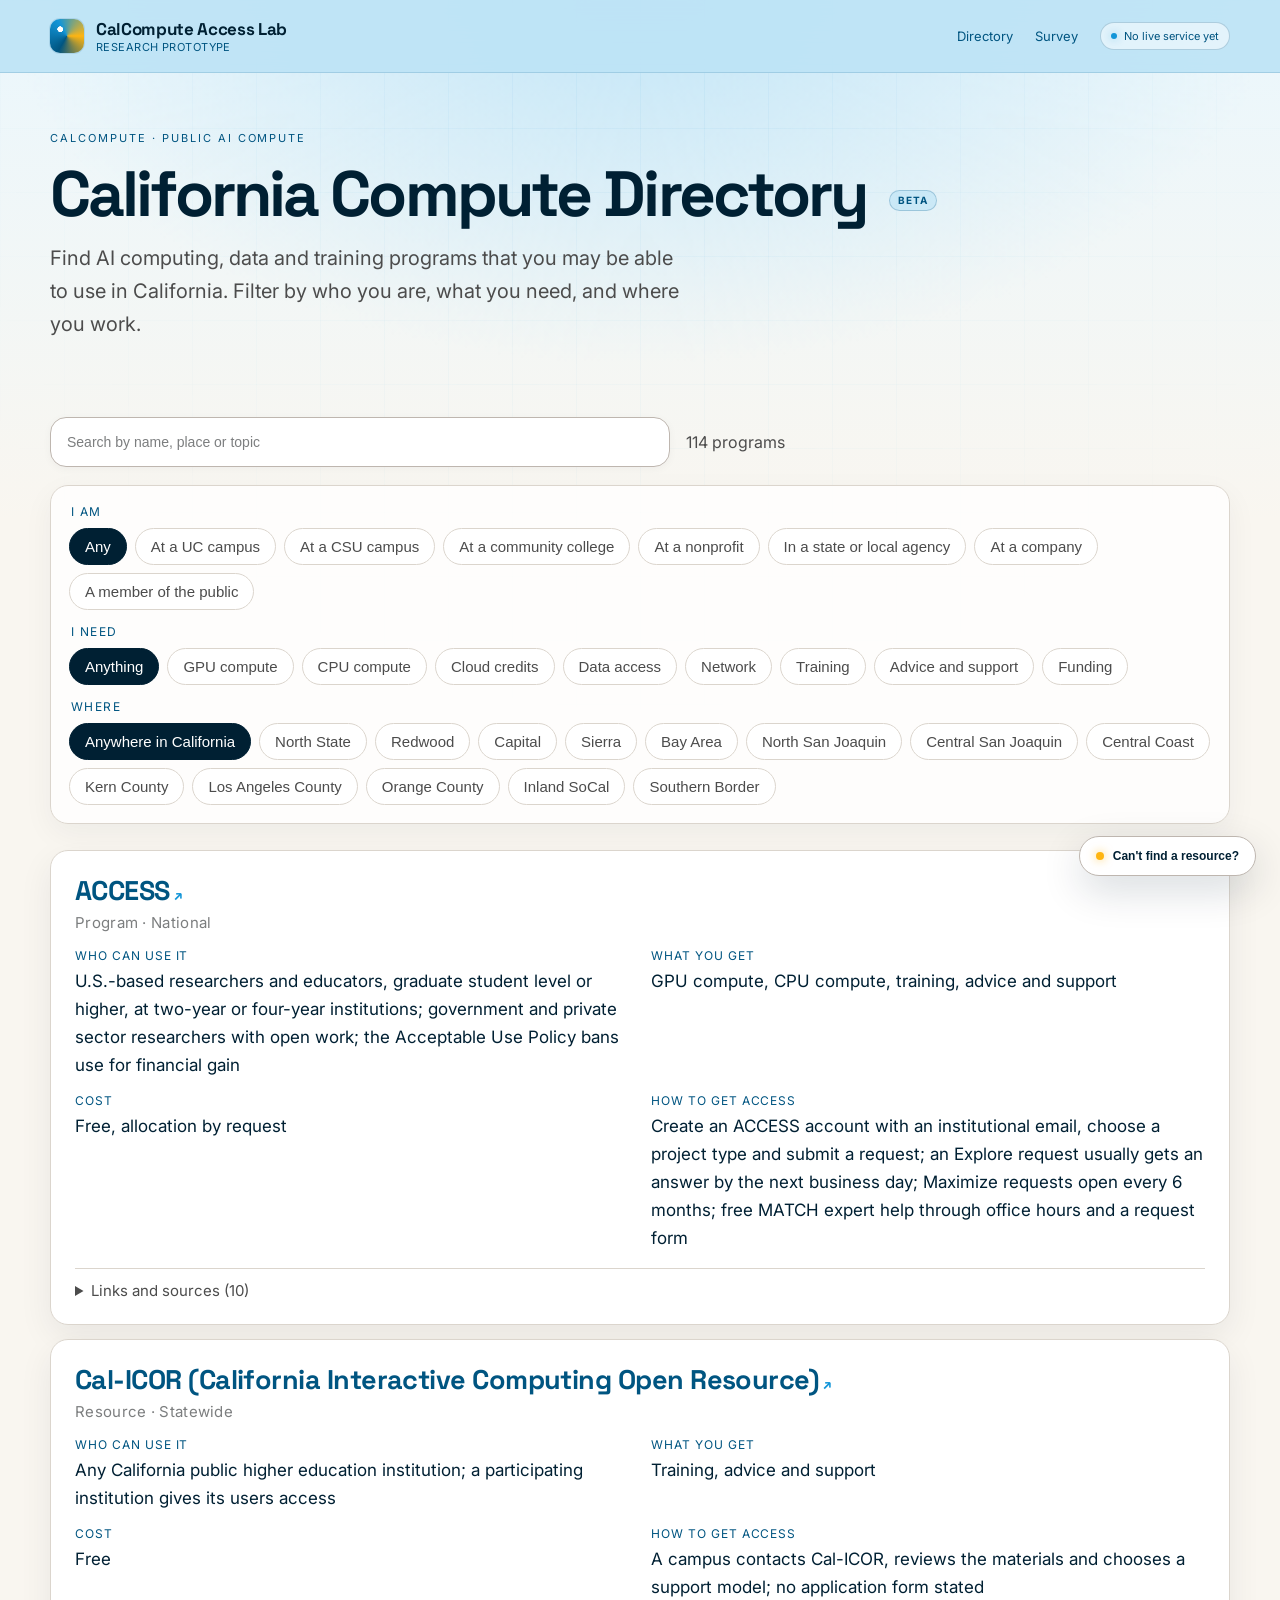
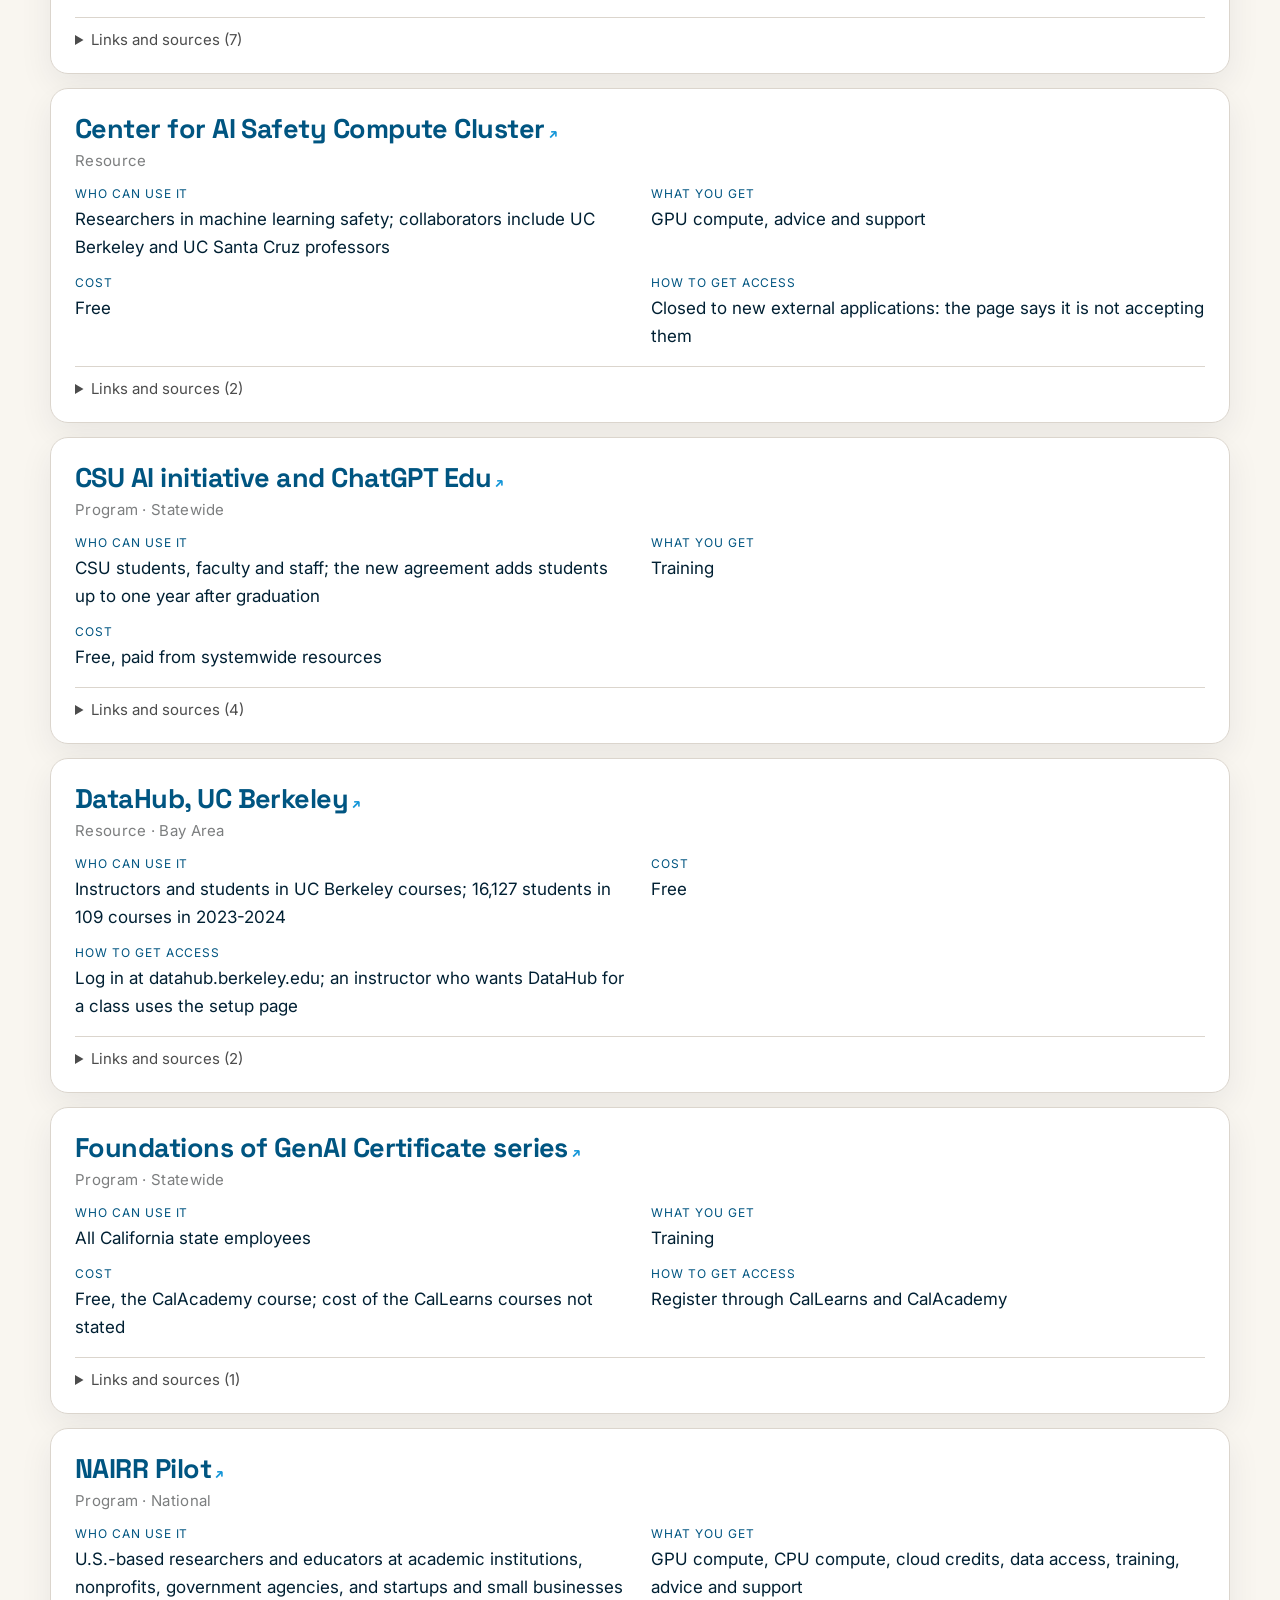
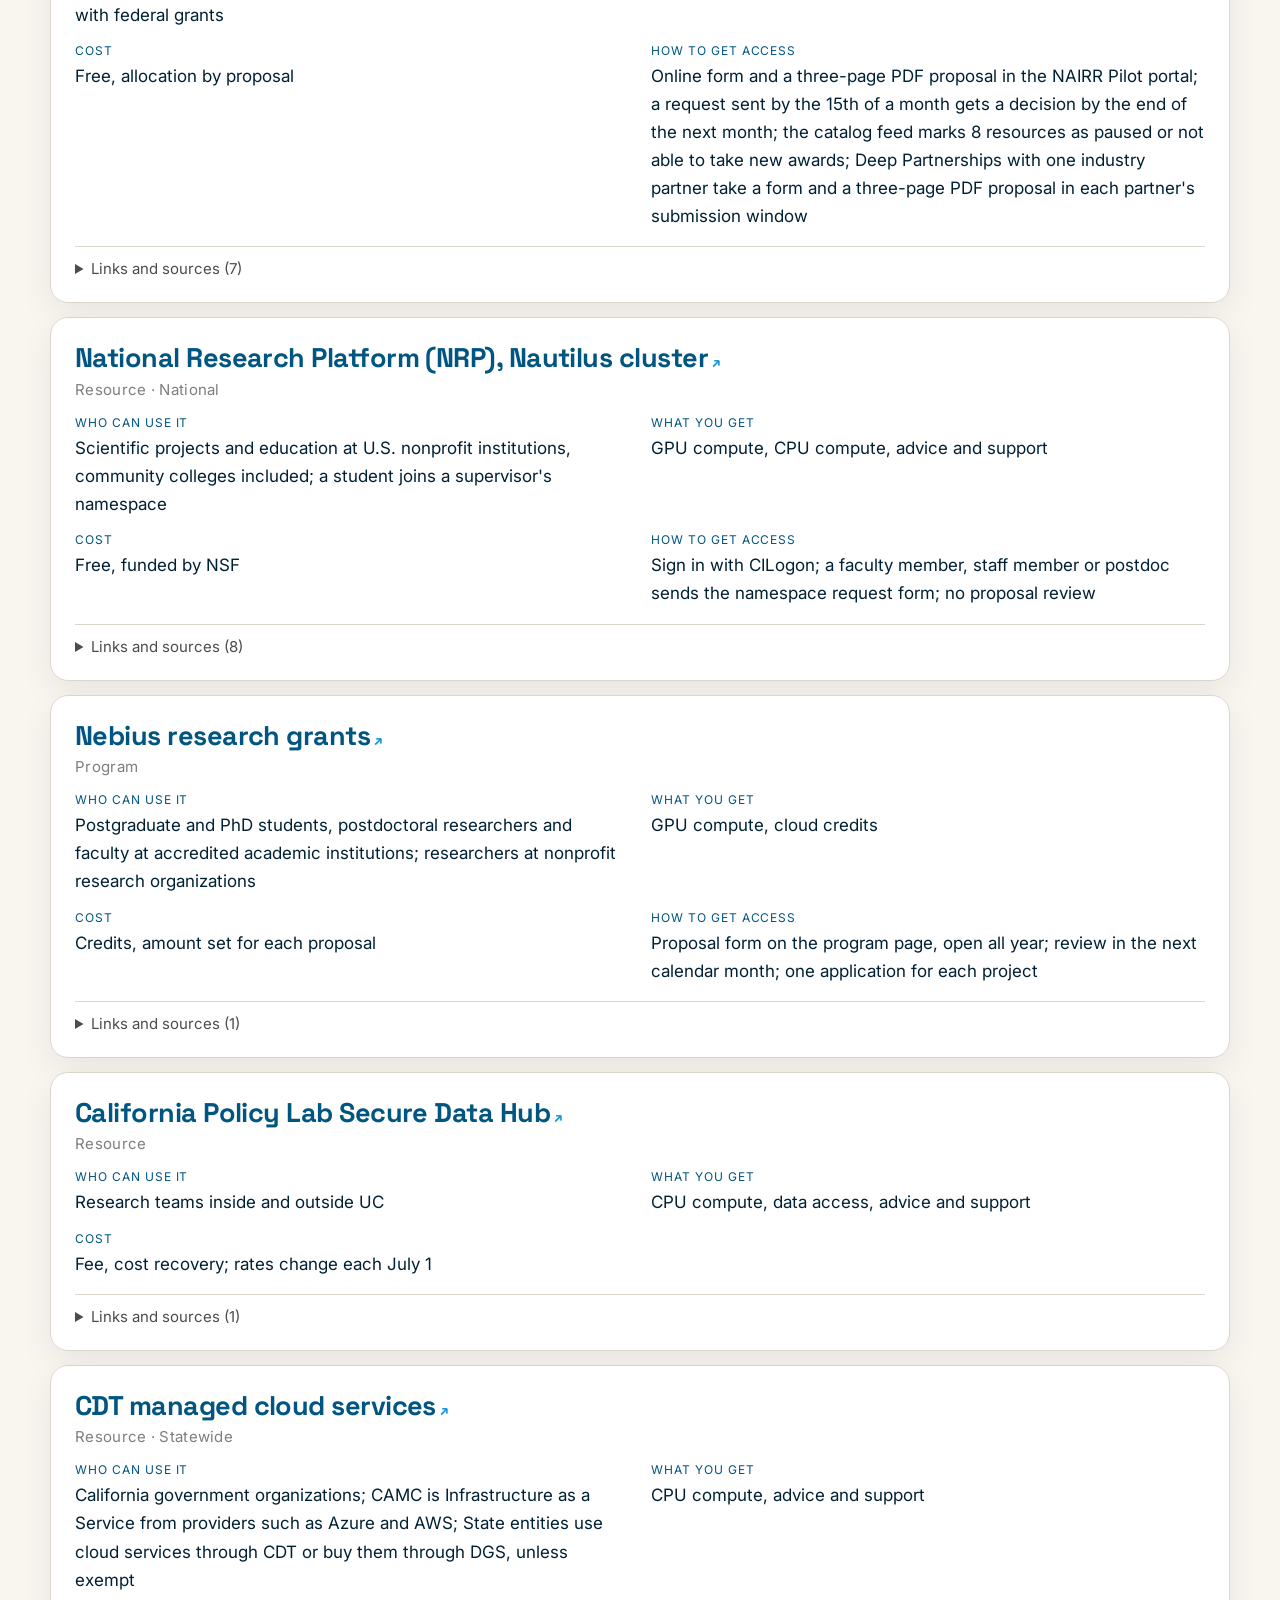
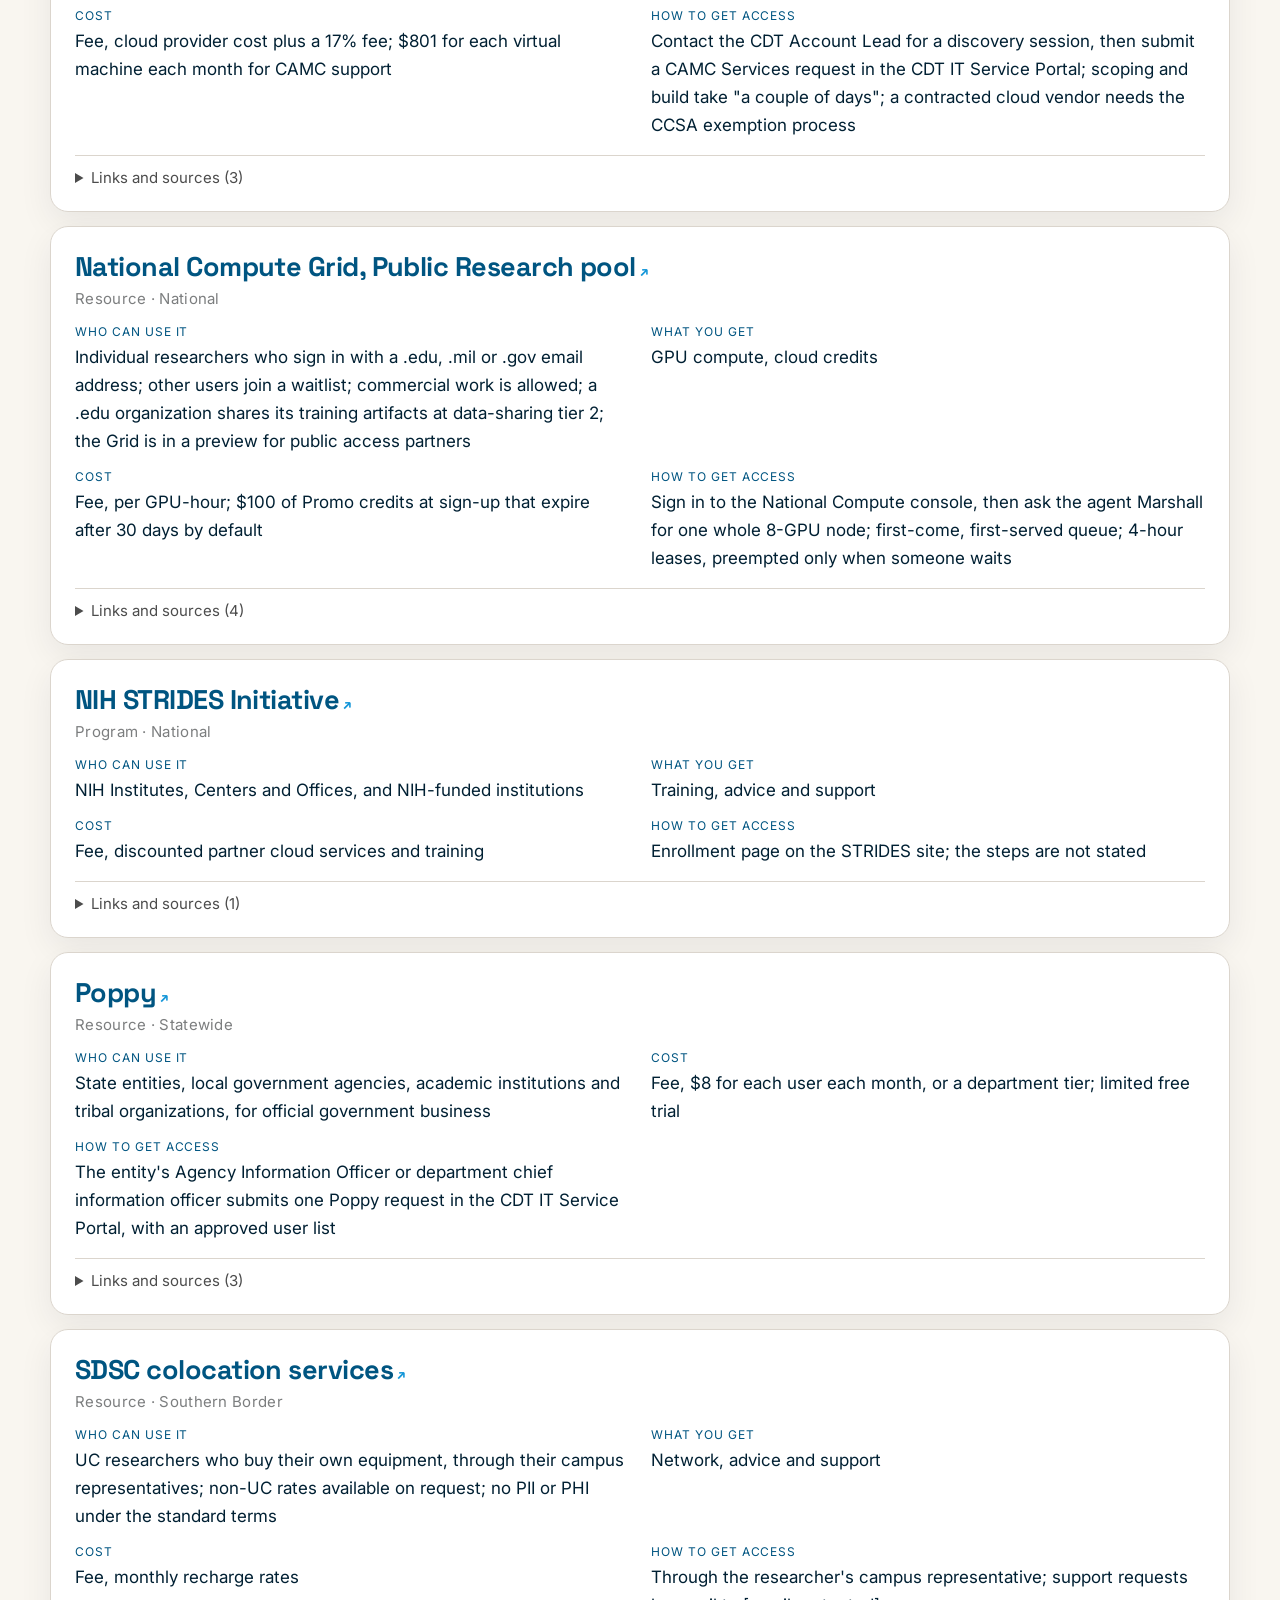
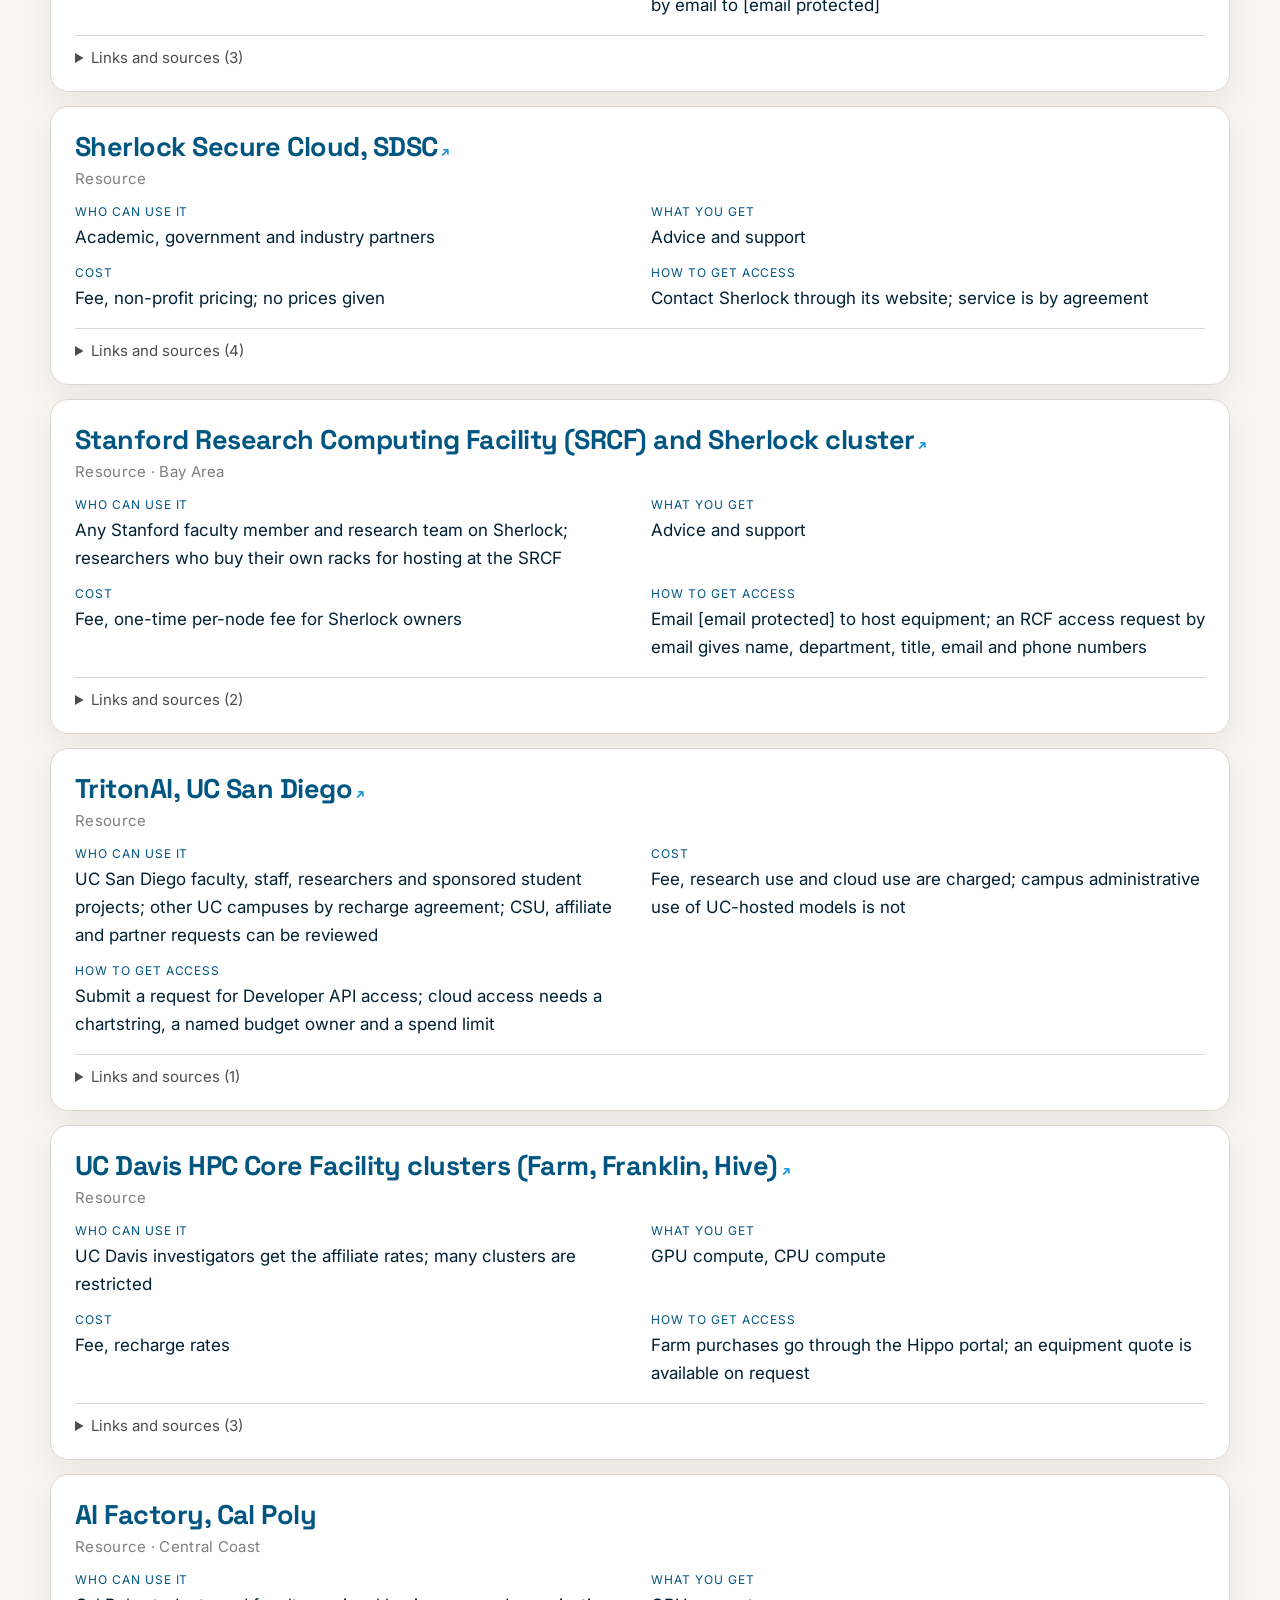
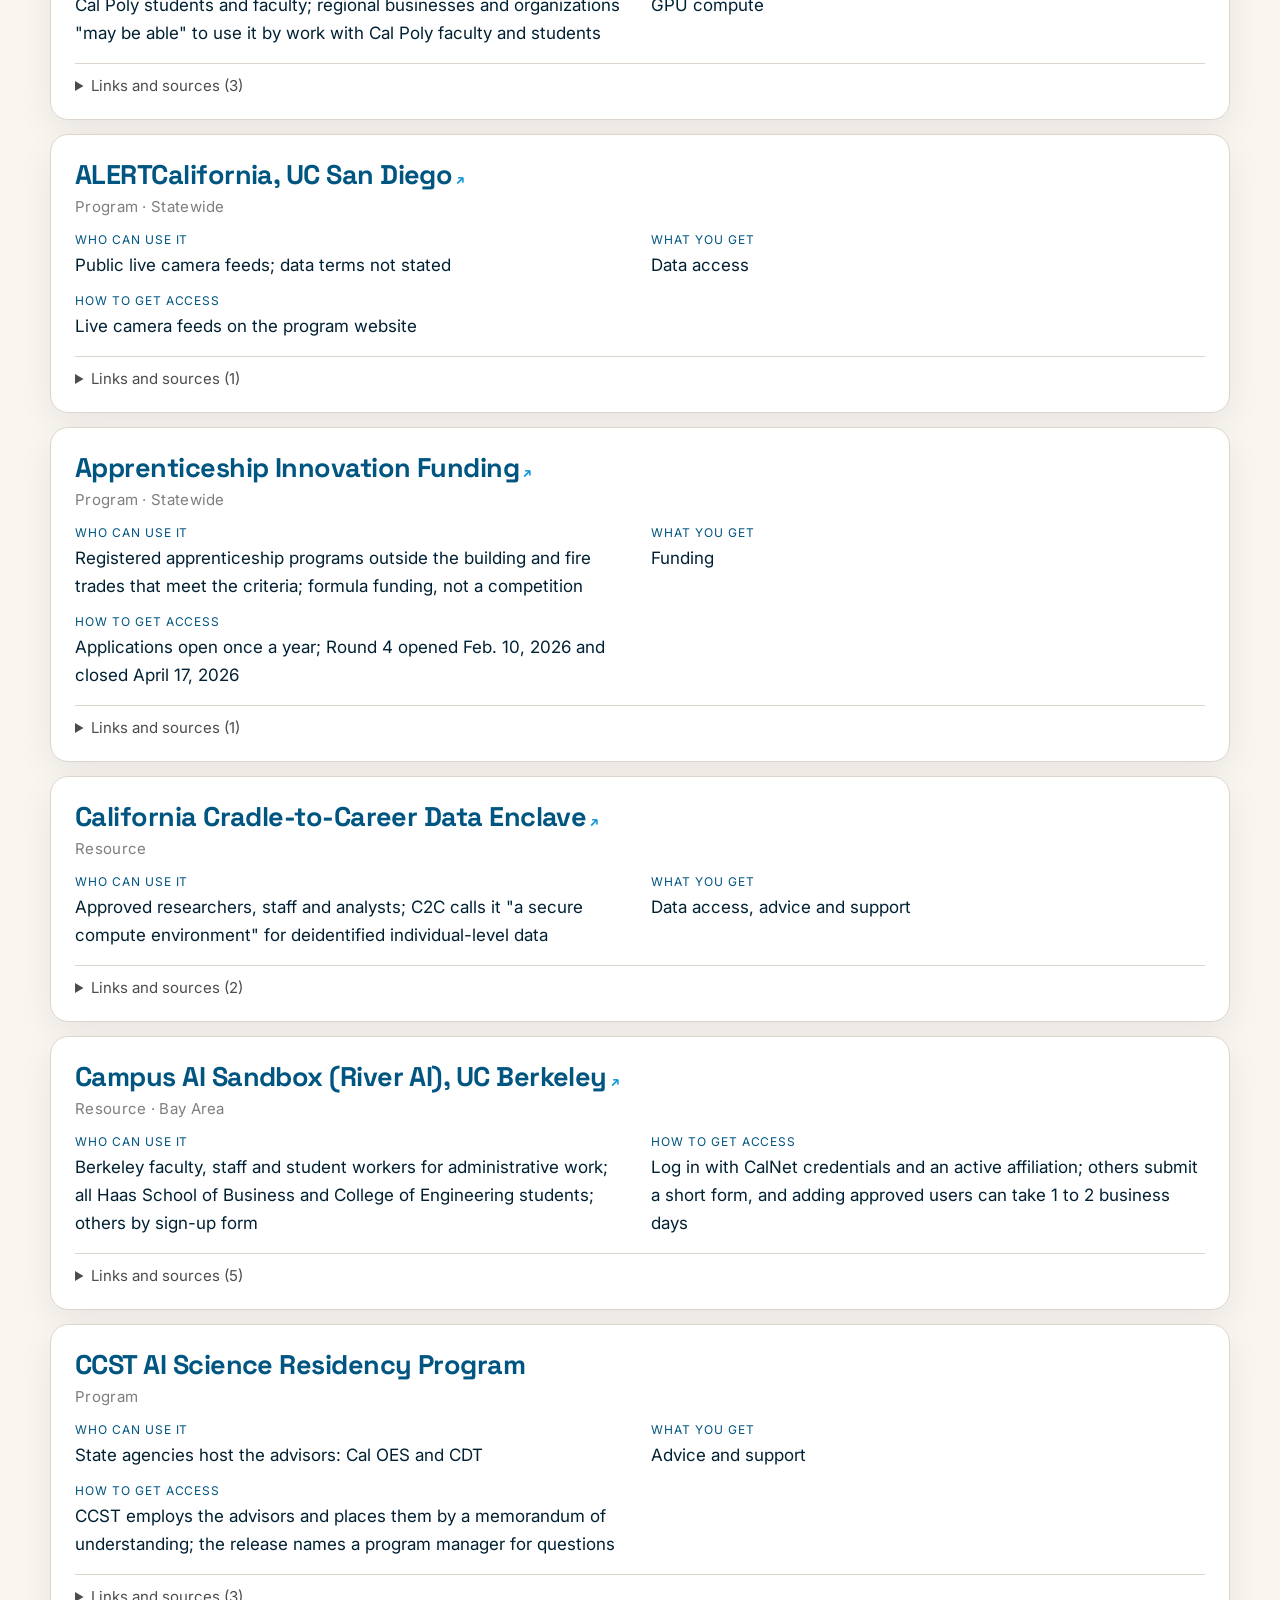
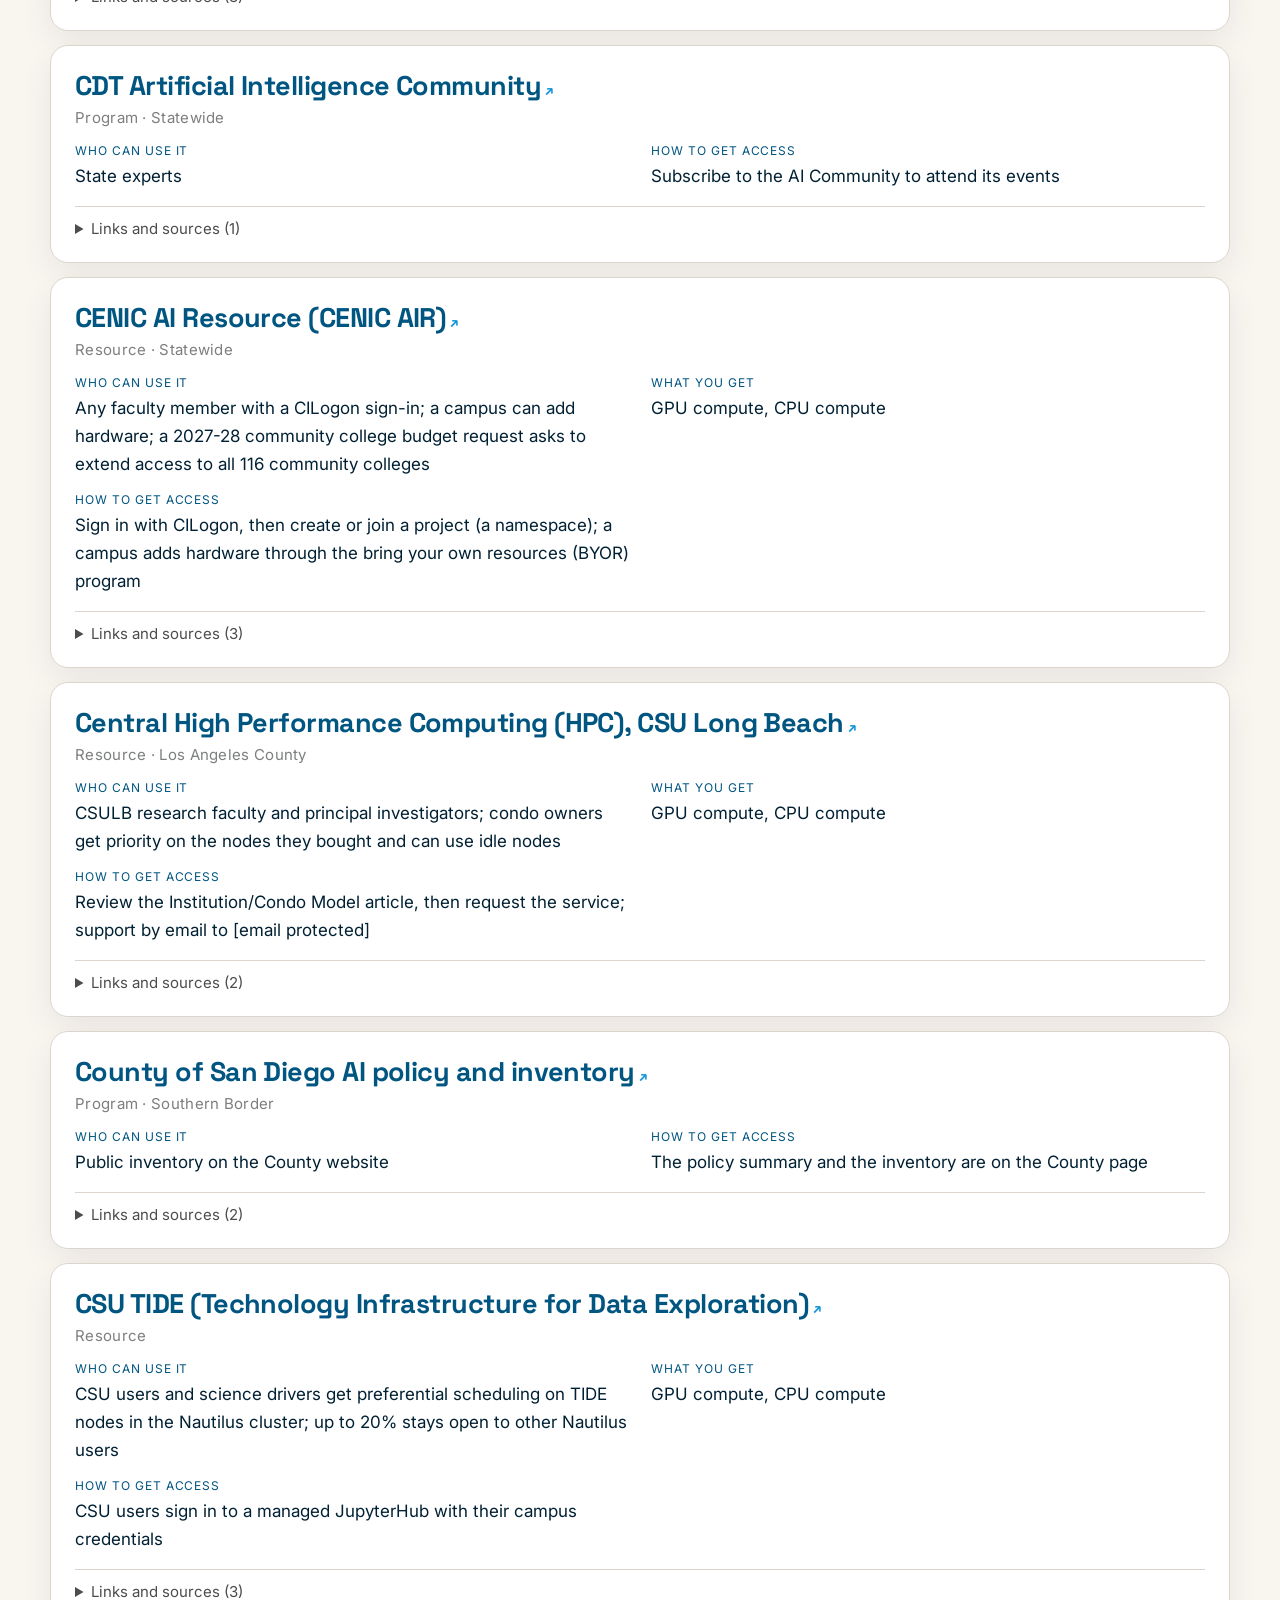
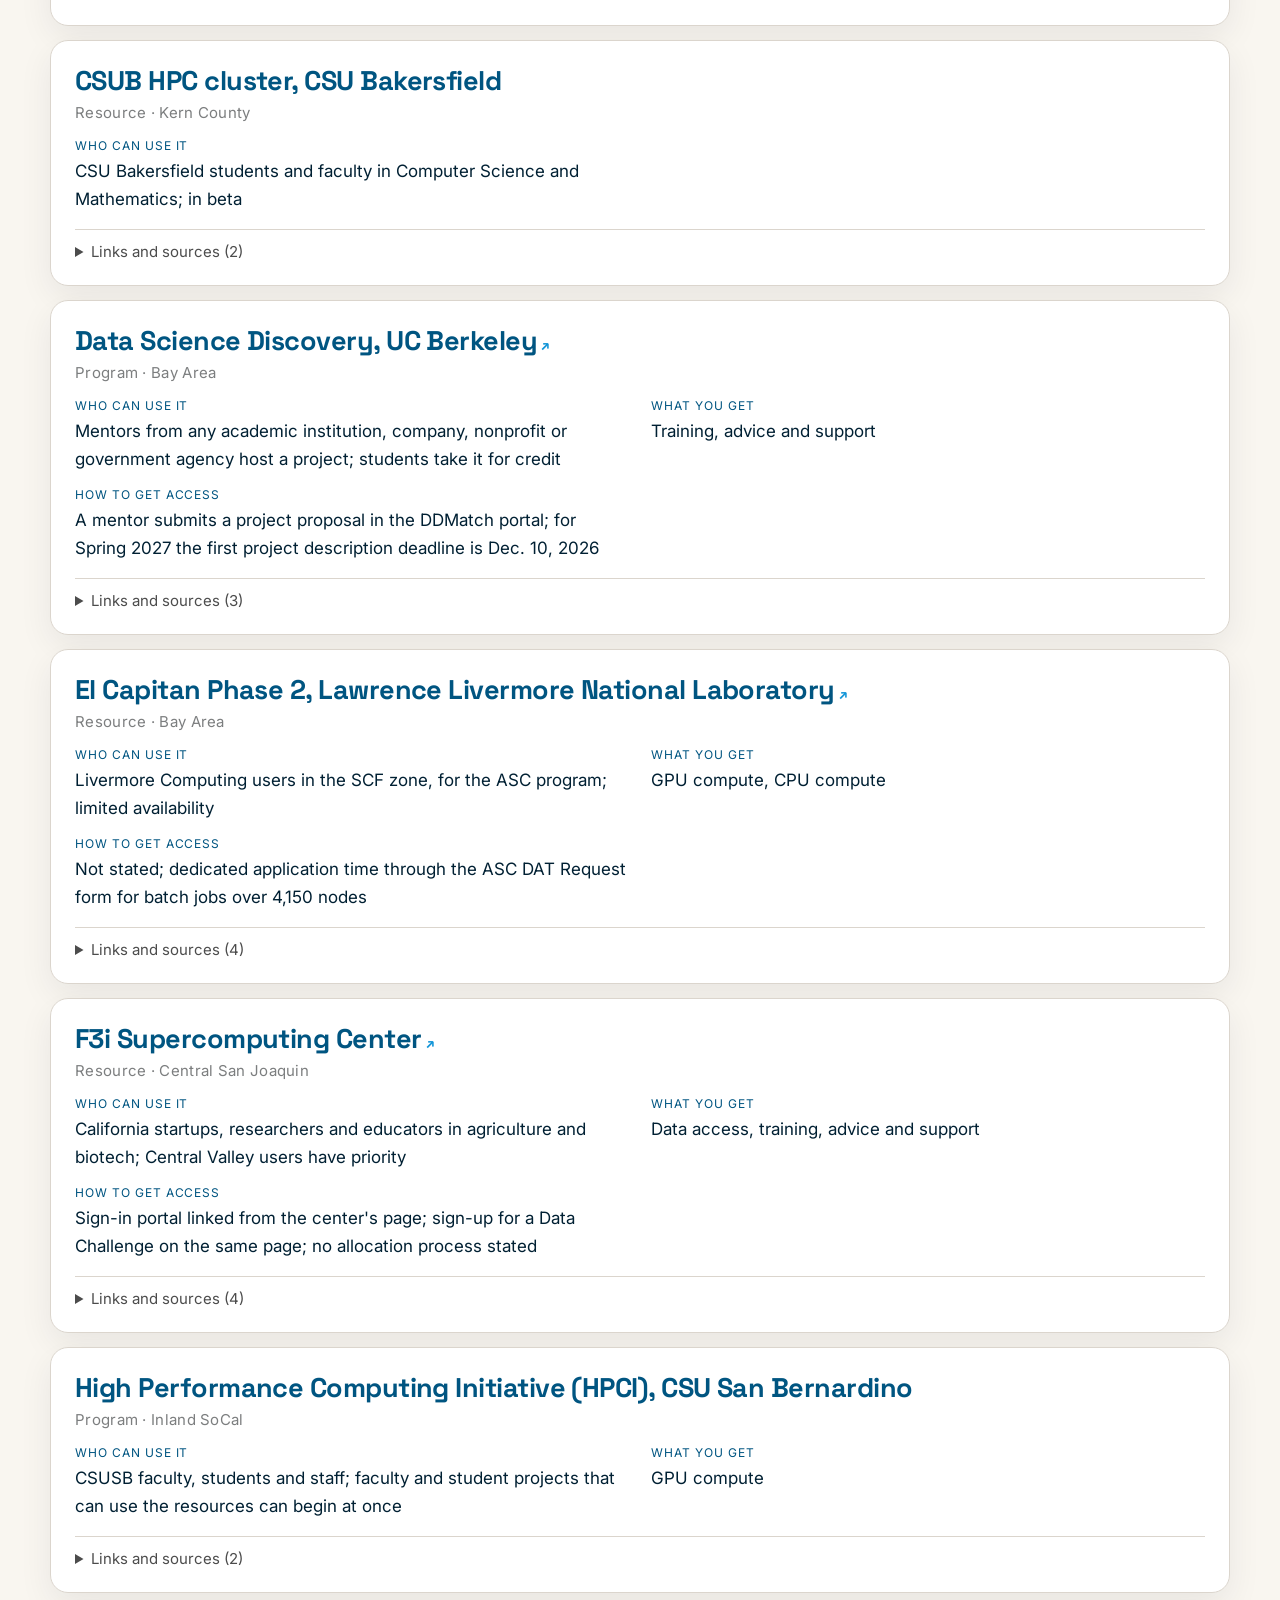
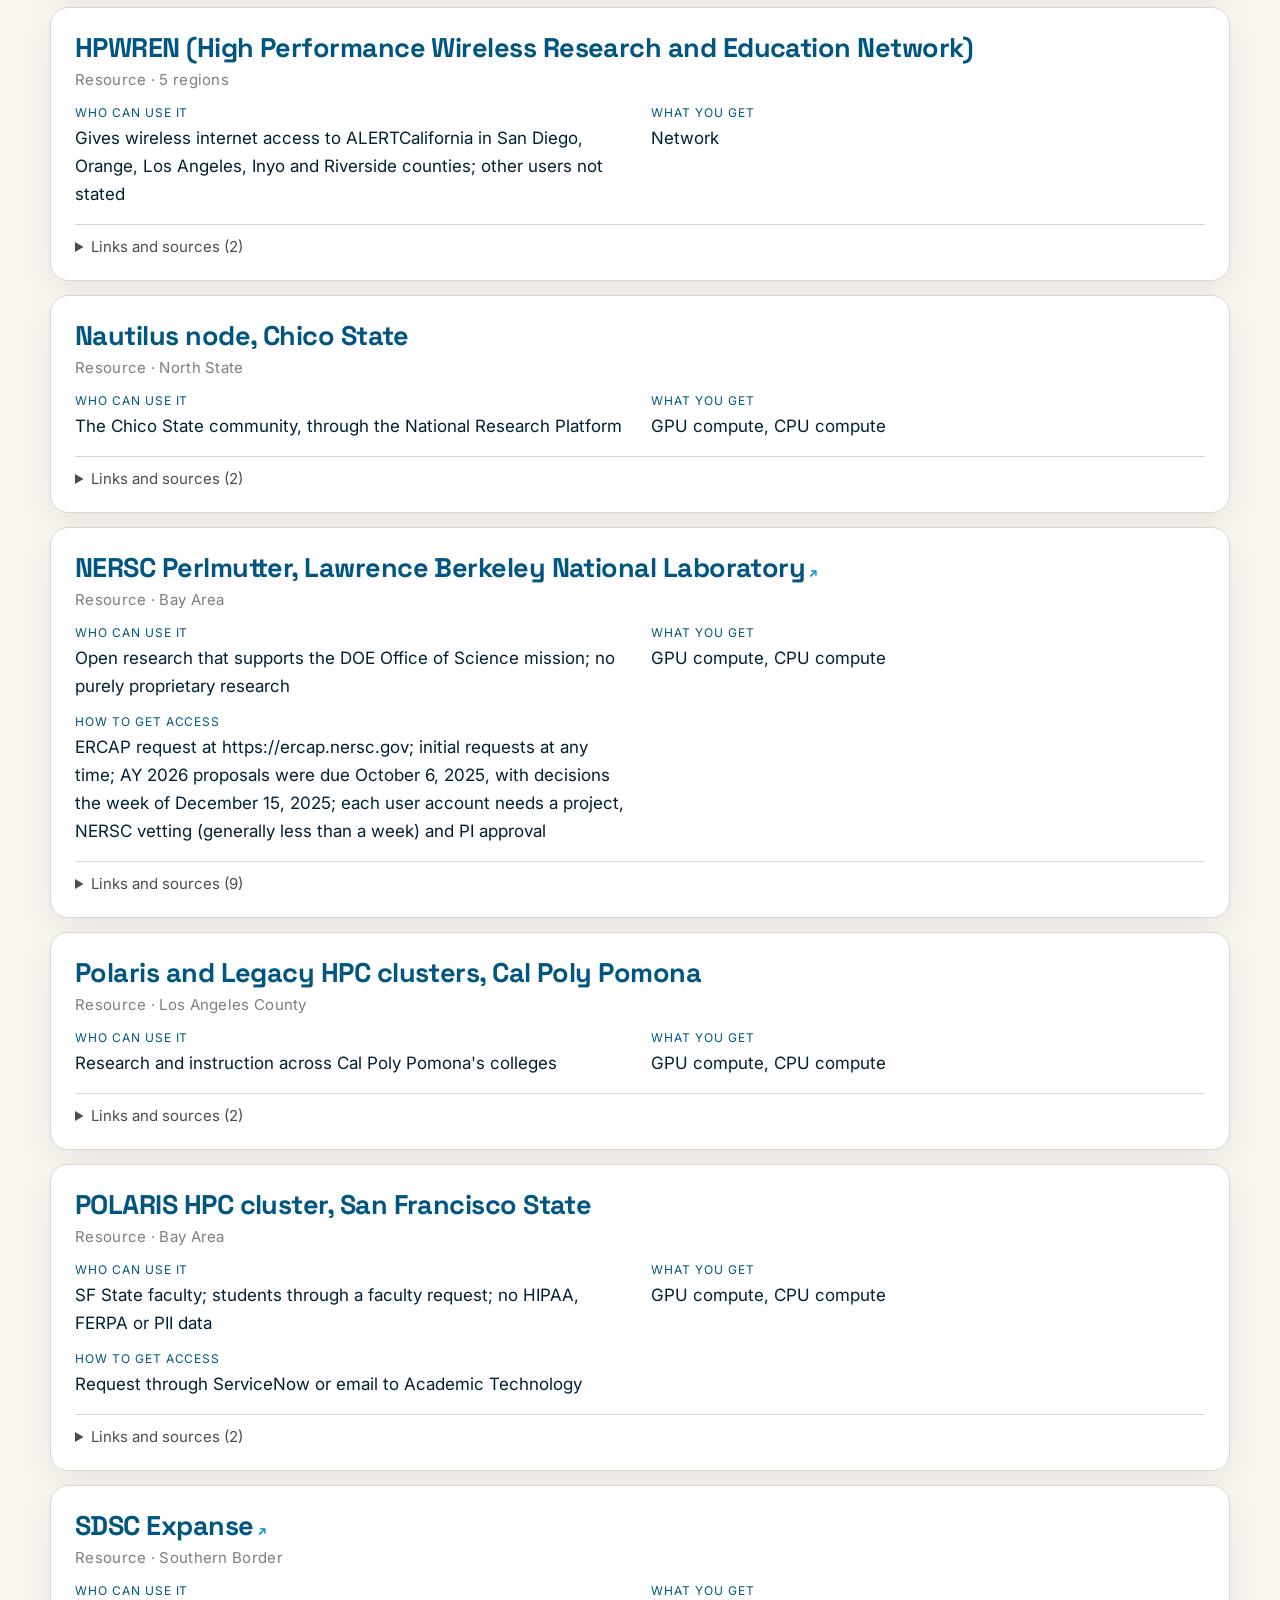
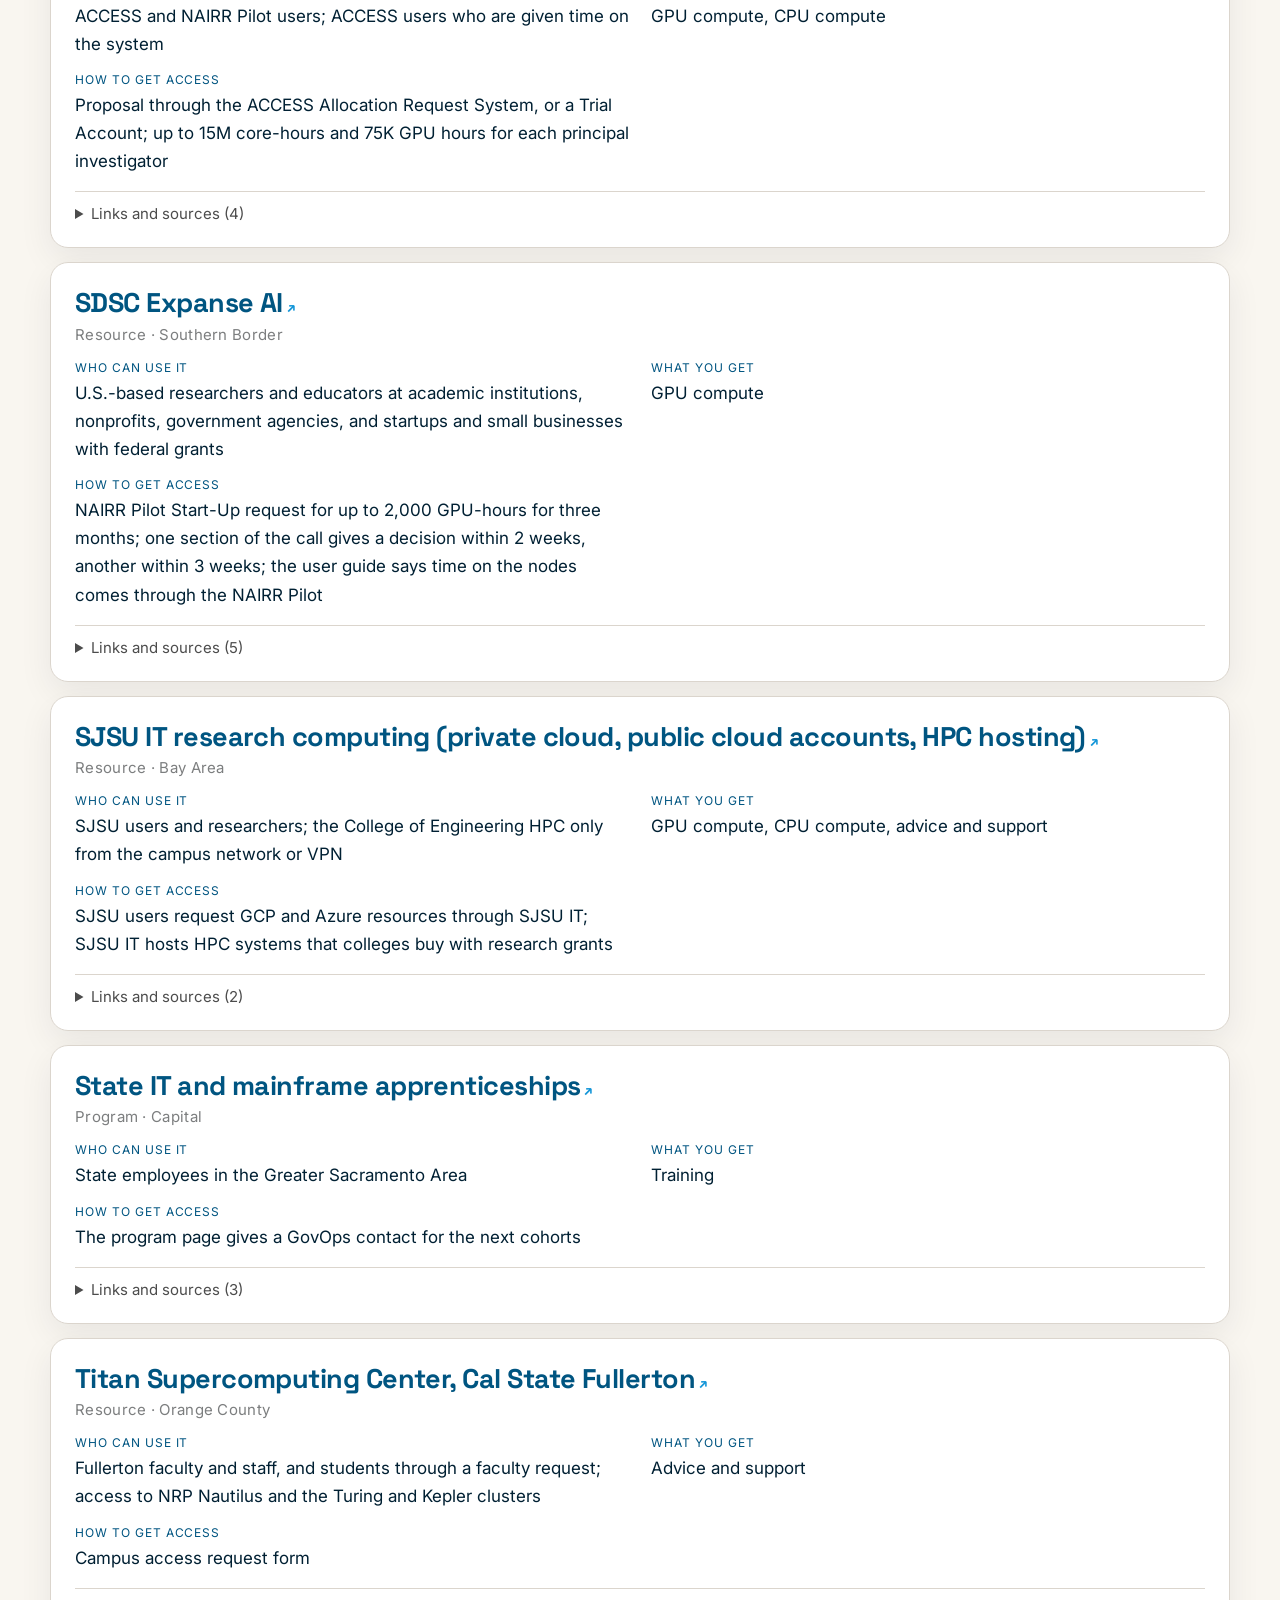
==== commit 42c80463: "Switch to CalCompute light theme and larger type" ====
--- a/index.html
+++ b/index.html
@@ -6,6 +6,7 @@
   <title>California Compute Directory — CalCompute Access Lab</title>
   <meta name="description" content="Find AI computing, data and training programs that you may be able to use in California.">
   <link rel="stylesheet" href="assets/styles.css">
+  <link rel="stylesheet" href="assets/theme-calcompute.css">
 </head>
 <body>
 
--- a/assets/theme-calcompute.css
+++ b/assets/theme-calcompute.css
@@ -0,0 +1,323 @@
+/* CalCompute light theme: UC blue + gold on warm paper.
+   Loaded after styles.css to match the public California Compute Directory. */
+
+:root {
+  --cal-bg: #f9f6f0;
+  --cal-blue: #1295d8;
+  --cal-blue-dark: #005581;
+  --cal-blue-deep: #002033;
+  --cal-blue-light: #bde3f6;
+  --cal-blue-xlight: #dff3fc;
+  --cal-gold: #ffb511;
+  --cal-gold-dark: #ff6e1b;
+  --cal-border: #dbd5cd;
+  --cal-border-strong: #beb6af;
+  --cal-muted: #4c4c4c;
+  --cal-subtle: #7c7e7f;
+
+  --bg: var(--cal-bg);
+  --bg-2: #ffffff;
+  --panel: #ffffff;
+  --panel-2: #fffdf8;
+  --stroke: var(--cal-border);
+  --stroke-strong: var(--cal-border-strong);
+  --text: var(--cal-blue-deep);
+  --muted: var(--cal-muted);
+  --muted-2: var(--cal-subtle);
+  --violet: var(--cal-blue);
+  --cyan: var(--cal-blue-dark);
+  --coral: var(--cal-gold-dark);
+  --amber: var(--cal-gold);
+  --mint: var(--cal-blue);
+  --blue: var(--cal-blue);
+  --shadow: 0 18px 50px rgba(0, 32, 51, 0.10);
+}
+
+html, body {
+  background: var(--cal-bg);
+  color: var(--cal-blue-deep);
+  font-size: 18px;
+}
+
+body {
+  background:
+    radial-gradient(900px 520px at 50% 0%, rgba(189, 227, 246, 0.85), transparent 70%),
+    linear-gradient(180deg, #eaf7fd 0%, #f9f6f0 520px, #f9f6f0 100%);
+}
+
+body::before {
+  background-image:
+    linear-gradient(rgba(18, 149, 216, 0.055) 1px, transparent 1px),
+    linear-gradient(90deg, rgba(18, 149, 216, 0.055) 1px, transparent 1px);
+  mask-image: radial-gradient(circle at 50% 0%, black, transparent 72%);
+}
+
+.site-header {
+  background: rgba(189, 227, 246, 0.92);
+  border-bottom: 1px solid rgba(0, 85, 129, 0.16);
+}
+
+.brand-name { color: var(--cal-blue-deep); }
+.brand-sub { color: var(--cal-blue-dark); }
+
+.brand-mark {
+  background:
+    radial-gradient(circle at 30% 30%, #fff 0 8%, transparent 9%),
+    conic-gradient(from 210deg, var(--cal-blue-dark), var(--cal-blue), var(--cal-gold), var(--cal-blue-dark));
+  box-shadow: 0 0 0 1px rgba(0, 85, 129, 0.12);
+}
+
+.nav { color: var(--cal-blue-dark); }
+.nav a:hover { color: var(--cal-blue-deep); }
+
+.badge {
+  color: var(--cal-blue-dark);
+  border-color: rgba(0, 85, 129, 0.24);
+  background: rgba(255, 255, 255, 0.55);
+}
+.badge::before { background: var(--cal-blue); box-shadow: 0 0 8px rgba(18, 149, 216, 0.45); }
+
+.eyebrow { color: var(--cal-blue-dark); }
+h1, .dir-hero h1 { color: var(--cal-blue-deep); }
+.gradient-text {
+  background: none;
+  -webkit-text-fill-color: var(--cal-blue-deep);
+  color: var(--cal-blue-deep);
+}
+.lede { color: var(--cal-muted); }
+
+.searchbar {
+  background: #ffffff;
+  border-color: var(--cal-border-strong);
+  box-shadow: 0 2px 8px rgba(0, 32, 51, 0.04);
+}
+.searchbar input { color: var(--cal-blue-deep); }
+.searchbar input::placeholder { color: var(--cal-subtle); }
+
+.btn-primary {
+  background: var(--cal-blue-deep);
+  color: #ffffff;
+  box-shadow: none;
+}
+.btn-primary:hover { background: var(--cal-blue-dark); box-shadow: none; }
+.btn-ghost {
+  background: #ffffff;
+  border-color: var(--cal-border-strong);
+  color: var(--cal-blue-deep);
+}
+.btn-ghost:hover { background: var(--cal-blue-light); }
+
+.pill {
+  background: #ffffff;
+  border-color: var(--cal-border);
+  color: var(--cal-muted);
+}
+.pill:hover { background: var(--cal-blue-light); color: var(--cal-blue-deep); border-color: var(--cal-blue); }
+.pill.active {
+  background: var(--cal-blue-deep);
+  border-color: var(--cal-blue-deep);
+  color: #ffffff;
+}
+
+/* directory */
+.dir-beta {
+  color: var(--cal-blue-dark);
+  border-color: rgba(0, 85, 129, 0.24);
+  background: rgba(189, 227, 246, 0.65);
+}
+.dir-count { color: var(--cal-muted); }
+.dir-filters {
+  background: rgba(255, 255, 255, 0.78);
+  border-color: var(--cal-border);
+  box-shadow: 0 10px 30px rgba(0, 32, 51, 0.05);
+}
+.dir-fieldset legend { color: var(--cal-blue-dark); }
+.dir-active { color: var(--cal-muted); }
+.dir-active strong { color: var(--cal-blue-deep); }
+
+.program-card {
+  background: #ffffff;
+  border-color: var(--cal-border);
+  box-shadow: 0 12px 34px rgba(0, 32, 51, 0.07);
+}
+.program-name { color: var(--cal-blue-dark); font-size: 27px; }
+.program-name a:hover { color: var(--cal-blue); }
+.program-name .arrow { color: var(--cal-blue); }
+.program-meta { color: var(--cal-subtle); font-size: 14px; }
+.program-fact dt { color: var(--cal-blue-dark); font-size: 12px; }
+.program-fact dd { color: var(--cal-blue-deep); font-size: 16px; line-height: 1.65; }
+.program-sources { border-top-color: var(--cal-border); color: var(--cal-muted); font-size: 14px; }
+.program-sources a { color: var(--cal-blue-dark); }
+.dir-empty { border-color: var(--cal-border-strong); color: var(--cal-muted); }
+.dir-empty strong { color: var(--cal-blue-deep); }
+.dir-attribution { color: var(--cal-subtle); font-size: 12px; }
+.dir-attribution a { color: var(--cal-blue-dark); }
+
+/* footer */
+.site-footer {
+  background: var(--cal-blue-deep);
+  color: var(--cal-blue-light);
+  border-top: 0;
+}
+.site-footer strong { color: #ffffff !important; }
+.site-footer .wrap { color: var(--cal-blue-light); }
+
+/* popup */
+.popup-overlay { background: rgba(0, 32, 51, 0.38); }
+.popup {
+  background:
+    radial-gradient(500px 240px at 0% 0%, rgba(189, 227, 246, 0.65), transparent 70%),
+    radial-gradient(420px 240px at 100% 100%, rgba(255, 181, 17, 0.16), transparent 70%),
+    #ffffff;
+  border-color: var(--cal-border);
+  box-shadow: 0 24px 80px rgba(0, 32, 51, 0.22);
+}
+.popup::before {
+  background-image:
+    linear-gradient(rgba(18, 149, 216, 0.07) 1px, transparent 1px),
+    linear-gradient(90deg, rgba(18, 149, 216, 0.07) 1px, transparent 1px);
+}
+.popup .kicker { color: #b45309; }
+.popup h2 { color: var(--cal-blue-deep); }
+.popup p { color: var(--cal-muted); }
+.popup-close {
+  background: #ffffff;
+  border-color: var(--cal-border-strong);
+  color: var(--cal-blue-dark);
+}
+.popup-close:hover { background: var(--cal-blue-light); color: var(--cal-blue-deep); }
+
+.fab {
+  background: #ffffff;
+  border-color: var(--cal-border-strong);
+  color: var(--cal-blue-deep);
+  box-shadow: 0 14px 40px rgba(0, 32, 51, 0.16);
+}
+.fab-dot { background: var(--cal-gold); box-shadow: 0 0 10px rgba(255, 181, 17, 0.65); }
+
+/* survey */
+.survey-card {
+  background: #ffffff;
+  border-color: var(--cal-border);
+  box-shadow: 0 18px 50px rgba(0, 32, 51, 0.08);
+}
+.survey-intro h1 { color: var(--cal-blue-deep); }
+.survey-intro p, .section-block .hint, .fine { color: var(--cal-muted); }
+.consent {
+  border-color: rgba(255, 181, 17, 0.45);
+  background: #fff8e1;
+  color: #5c3b00;
+}
+.section-block { border-top-color: var(--cal-border); }
+.section-kicker { color: var(--cal-blue-dark); }
+.section-block h2 { color: var(--cal-blue-deep); }
+.field label { color: var(--cal-muted); }
+.field select, .field input, .field textarea {
+  background: #ffffff;
+  border-color: var(--cal-border-strong);
+  color: var(--cal-blue-deep);
+}
+.field select:focus, .field input:focus, .field textarea:focus { border-color: var(--cal-blue); }
+.question { border-top-color: var(--cal-border); }
+.q-title { color: var(--cal-blue-deep); font-size: 16px; }
+.likert label {
+  background: #ffffff;
+  border-color: var(--cal-border);
+}
+.likert label:hover { background: var(--cal-blue-light); border-color: var(--cal-blue); }
+.likert input:checked + label {
+  background: var(--cal-blue-light);
+  border-color: var(--cal-blue);
+  box-shadow: 0 0 0 1px rgba(18, 149, 216, 0.35);
+}
+.likert .lbl { color: var(--cal-muted); font-size: 10px; }
+.likert .num { color: var(--cal-blue-deep); }
+.progress-track { background: #e6e0d7; }
+.progress-fill { background: linear-gradient(90deg, var(--cal-blue), var(--cal-gold)); }
+.progress-label { color: var(--cal-subtle); }
+.form-error { border-color: rgba(197, 48, 48, 0.45); background: #fff1f1; color: #9b1c1c; }
+
+/* result */
+.result h1, .result .sub { color: var(--cal-blue-deep); }
+.result .sub { color: var(--cal-muted); }
+.score-card { background: var(--cal-bg); border-color: var(--cal-border); }
+.score-card .k { color: var(--cal-blue-dark); }
+.score-card .v { color: var(--cal-blue-deep); }
+.score-card .d { color: var(--cal-muted); }
+.matrix-card {
+  background:
+    radial-gradient(600px 300px at 10% 0%, rgba(189, 227, 246, 0.55), transparent 70%),
+    radial-gradient(500px 300px at 100% 100%, rgba(255, 181, 17, 0.12), transparent 70%),
+    var(--cal-bg);
+  border-color: var(--cal-border);
+}
+.matrix-head h3 { color: var(--cal-blue-deep); }
+.matrix-head .legend { color: var(--cal-muted); }
+.matrix-note { color: var(--cal-subtle); }
+.bar-row .name { color: var(--cal-muted); }
+.bar-track { background: #e6e0d7; }
+.bar-fill { background: linear-gradient(90deg, var(--cal-blue), var(--cal-gold)); }
+.bar-row .val { color: var(--cal-muted); }
+.next-box { background: var(--cal-bg); border-color: var(--cal-border); color: var(--cal-muted); }
+.next-box strong { color: var(--cal-blue-deep); }
+.contact-box {
+  border-color: rgba(255, 181, 17, 0.5);
+  background:
+    radial-gradient(520px 260px at 0% 0%, rgba(255, 181, 17, 0.12), transparent 70%),
+    radial-gradient(420px 260px at 100% 100%, rgba(18, 149, 216, 0.10), transparent 70%),
+    #fffdf8;
+}
+.contact-kicker { color: #b45309; }
+.contact-box h3 { color: var(--cal-blue-deep); }
+.contact-box p { color: var(--cal-muted); }
+.contact-form input {
+  background: #ffffff;
+  border-color: var(--cal-border-strong);
+  color: var(--cal-blue-deep);
+}
+.contact-form input:focus { border-color: var(--cal-gold-dark); }
+.contact-status { color: #1d7a3a; }
+.contact-status.error { color: #9b1c1c; }
+.contact-fine { color: var(--cal-subtle); }
+
+/* bigger type throughout */
+.lede { font-size: 20px; line-height: 1.65; }
+.dir-hero h1 { font-size: clamp(40px, 5.6vw, 64px); }
+.program-name { line-height: 1.18; }
+.program-meta { font-size: 15px; }
+.program-fact dd { font-size: 17px; }
+.program-sources { font-size: 15px; }
+.dir-count { font-size: 16px; }
+.pill { font-size: 15px; padding: 9px 15px; }
+.dir-fieldset legend { font-size: 12px; }
+.popup h2 { font-size: clamp(32px, 4vw, 42px); }
+.popup p { font-size: 17px; }
+.popup .kicker { font-size: 12px; }
+.contact-box h3 { font-size: clamp(32px, 3.8vw, 42px); }
+.contact-box p { font-size: 18px; }
+.contact-form input { font-size: 16px; }
+
+@media (max-width: 720px) {
+  html, body { font-size: 17px; }
+  .program-name { font-size: 23px; }
+  .program-fact dd { font-size: 16px; }
+  .lede { font-size: 18px; }
+}
+
+/* popup-only embed */
+html, body.popup-only {
+  background: #f9f6f0 !important;
+}
+body.popup-only {
+  background:
+    radial-gradient(520px 320px at 15% 10%, rgba(189, 227, 246, 0.9), transparent 70%),
+    radial-gradient(460px 300px at 90% 90%, rgba(255, 181, 17, 0.16), transparent 70%),
+    #f9f6f0 !important;
+}
+.popup-standalone .popup-foot { color: #7c7e7f; }
+.popup-standalone .popup-foot a { color: #005581; }
+
+/* result bands on light */
+.band-priority { color: #9b1c1c; background: #fee2e2; border-color: #fca5a5; }
+.band-support { color: #92400e; background: #fef3c7; border-color: #fcd34d; }
+.band-signpost { color: #065f46; background: #d1fae5; border-color: #6ee7b7; }
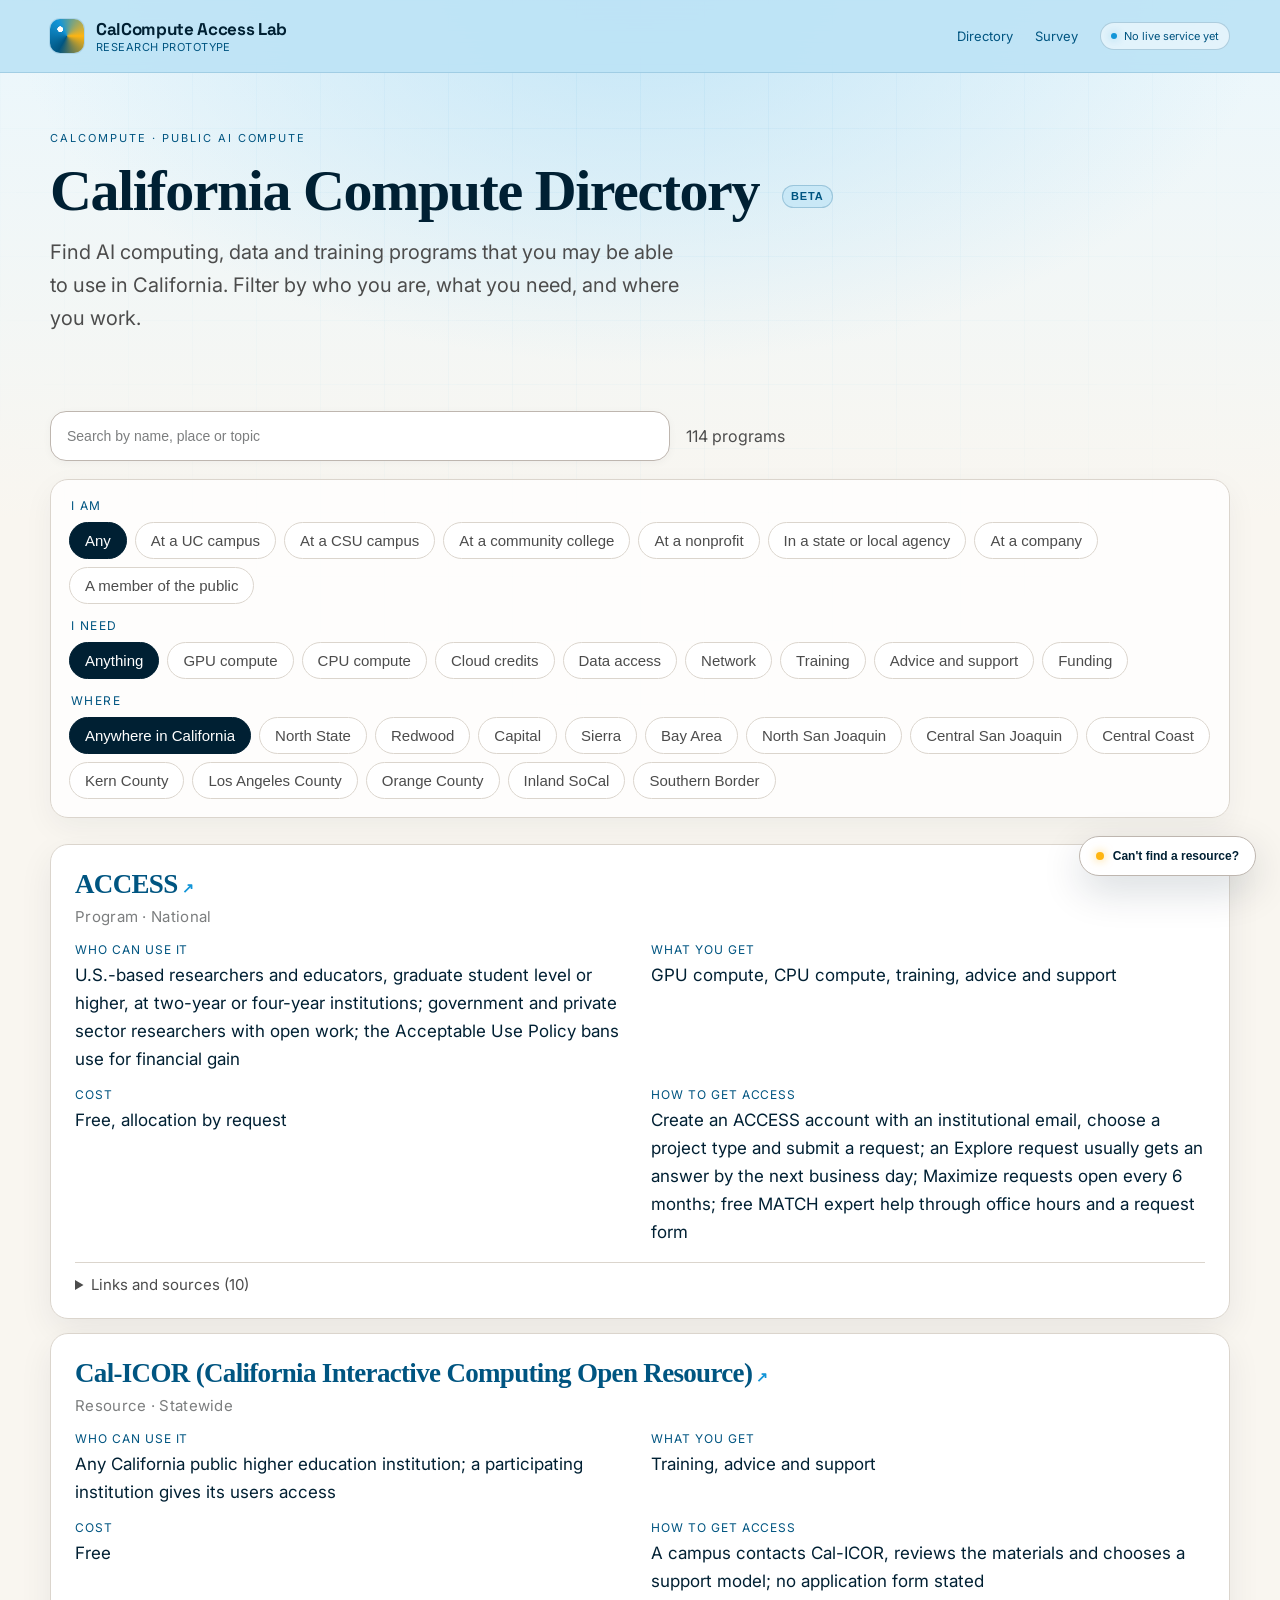
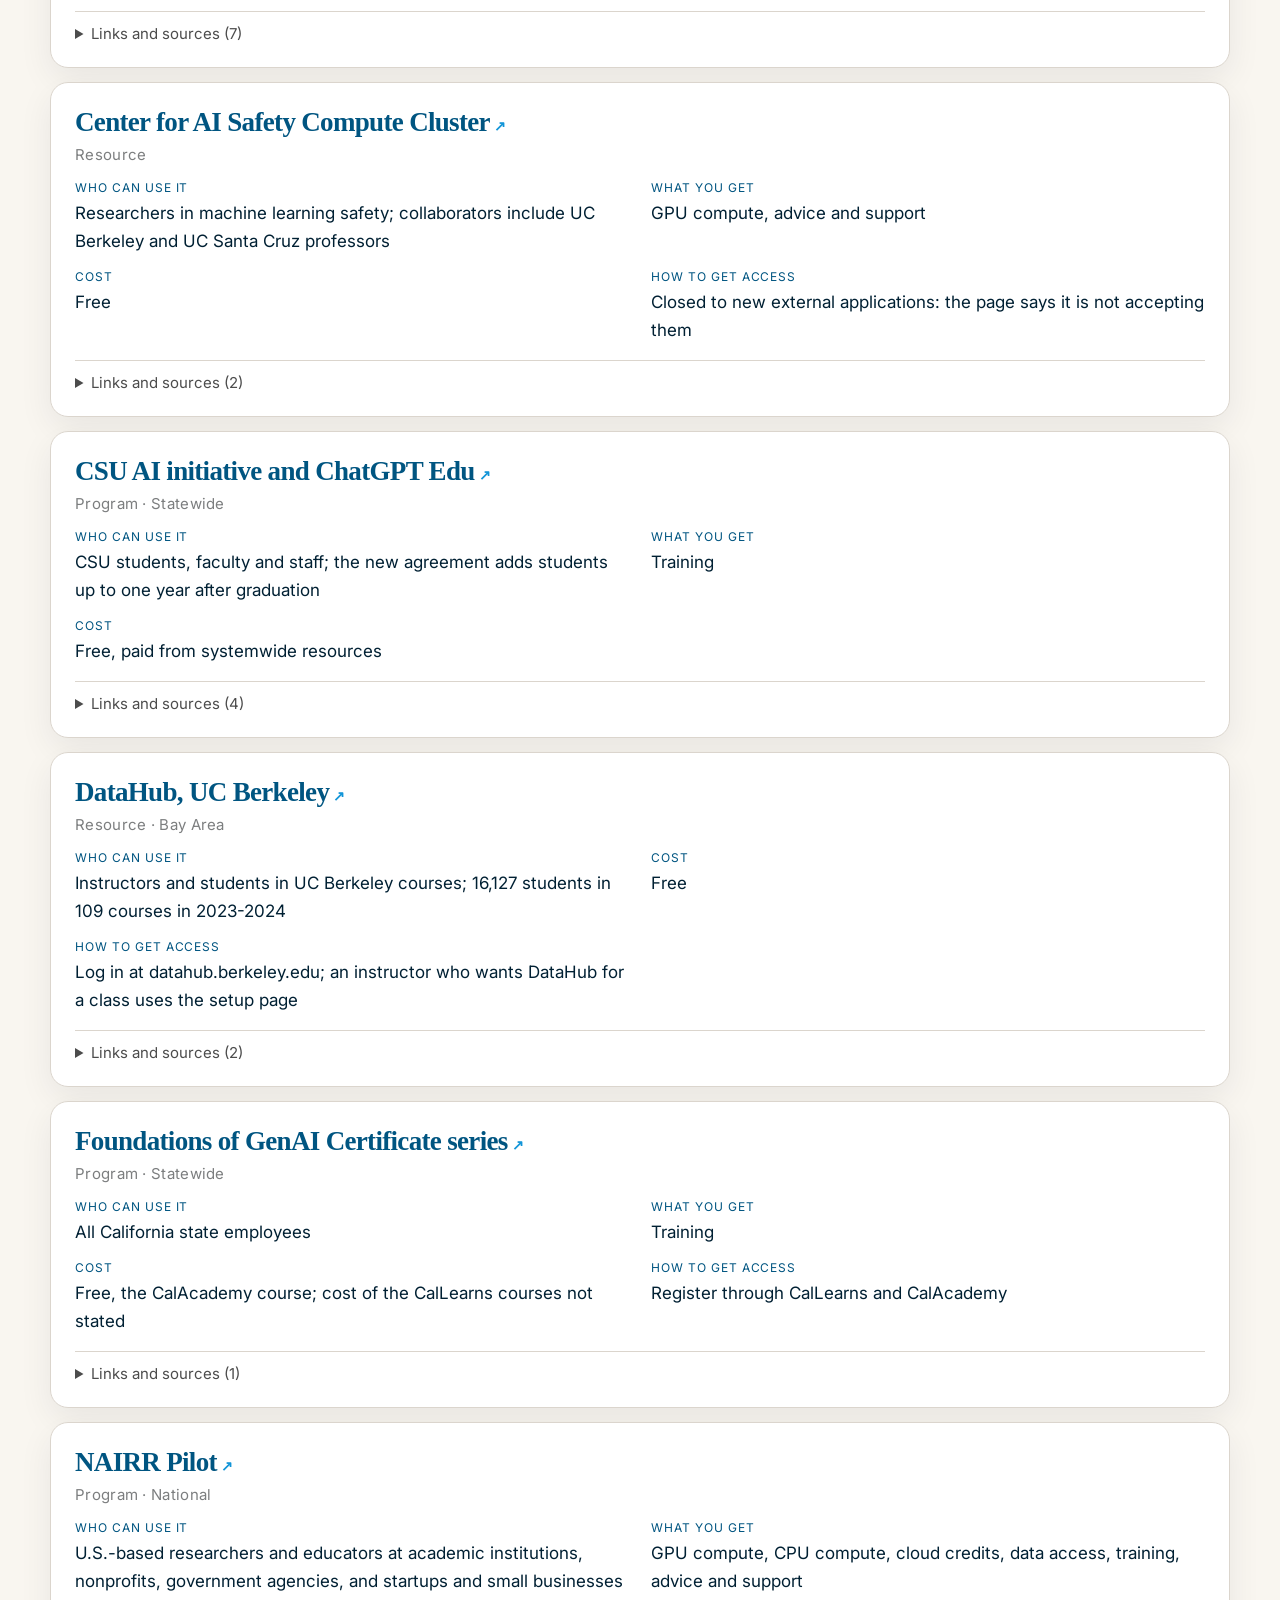
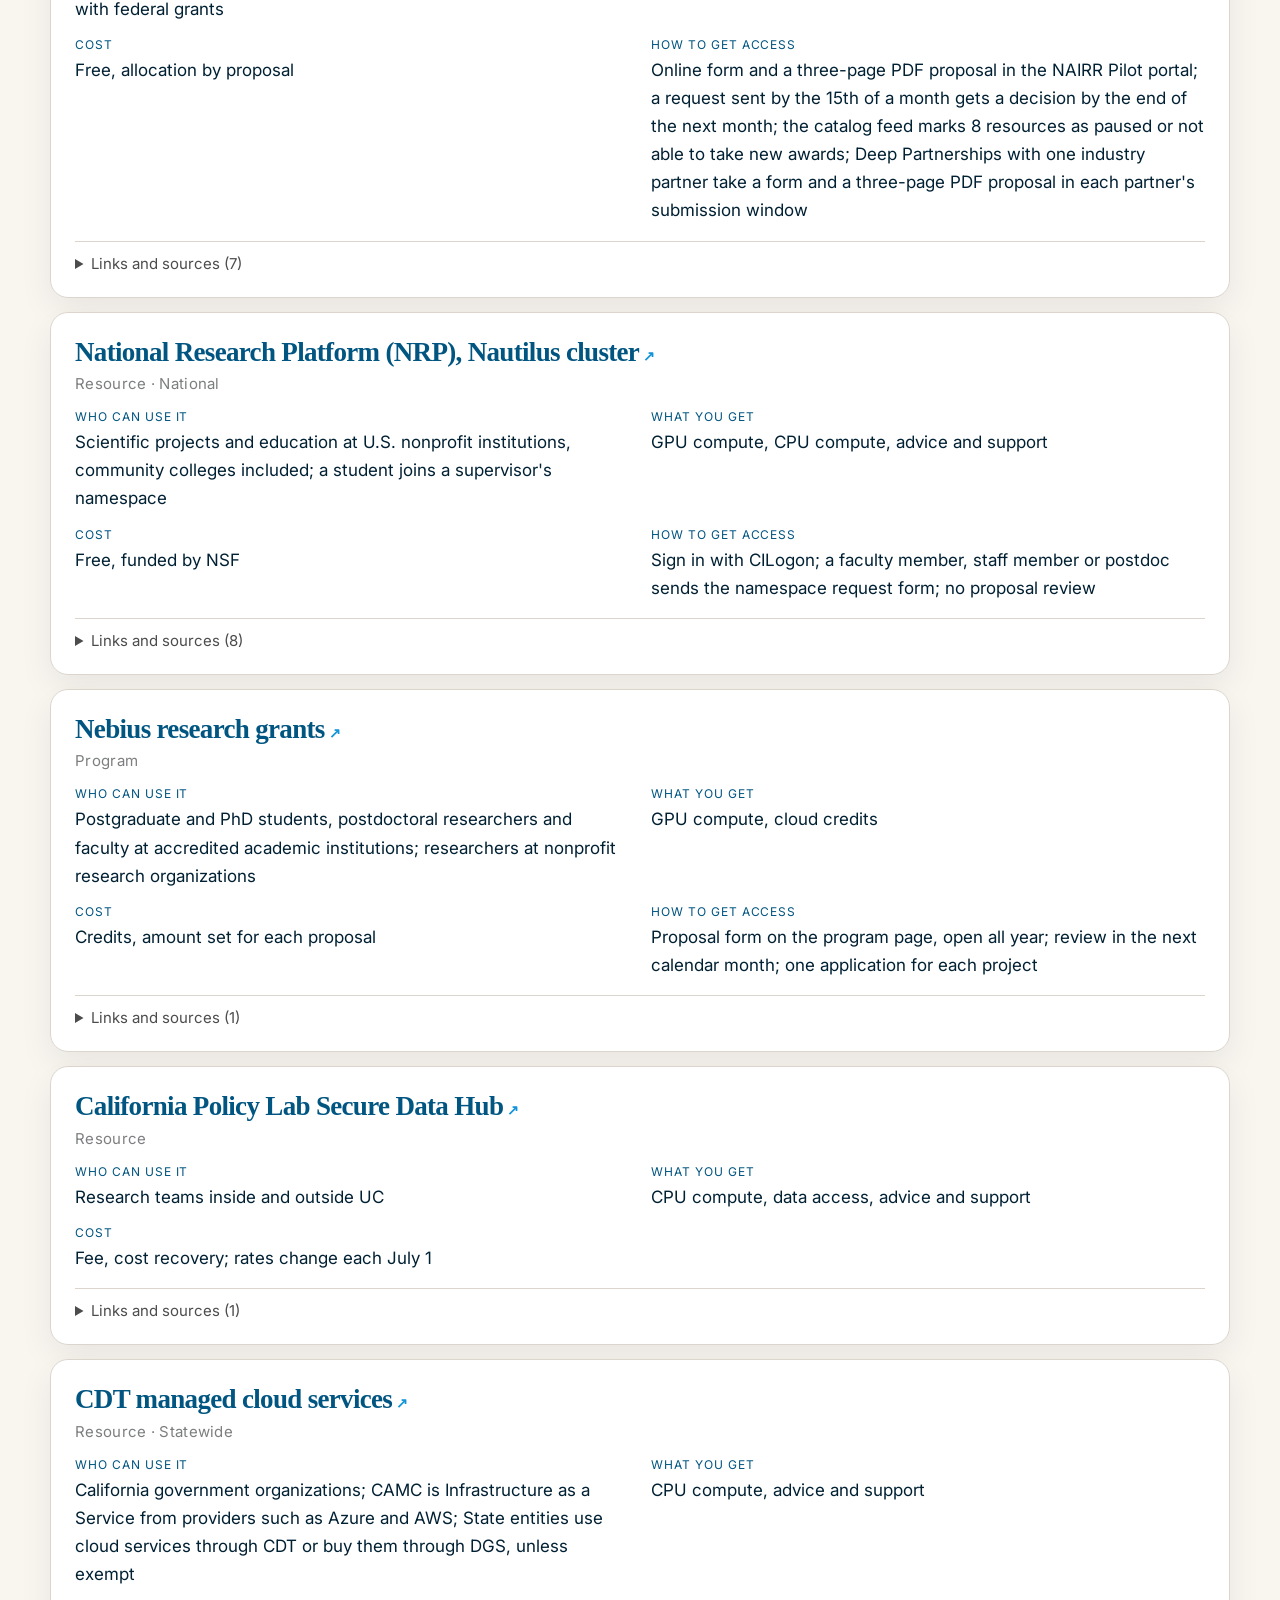
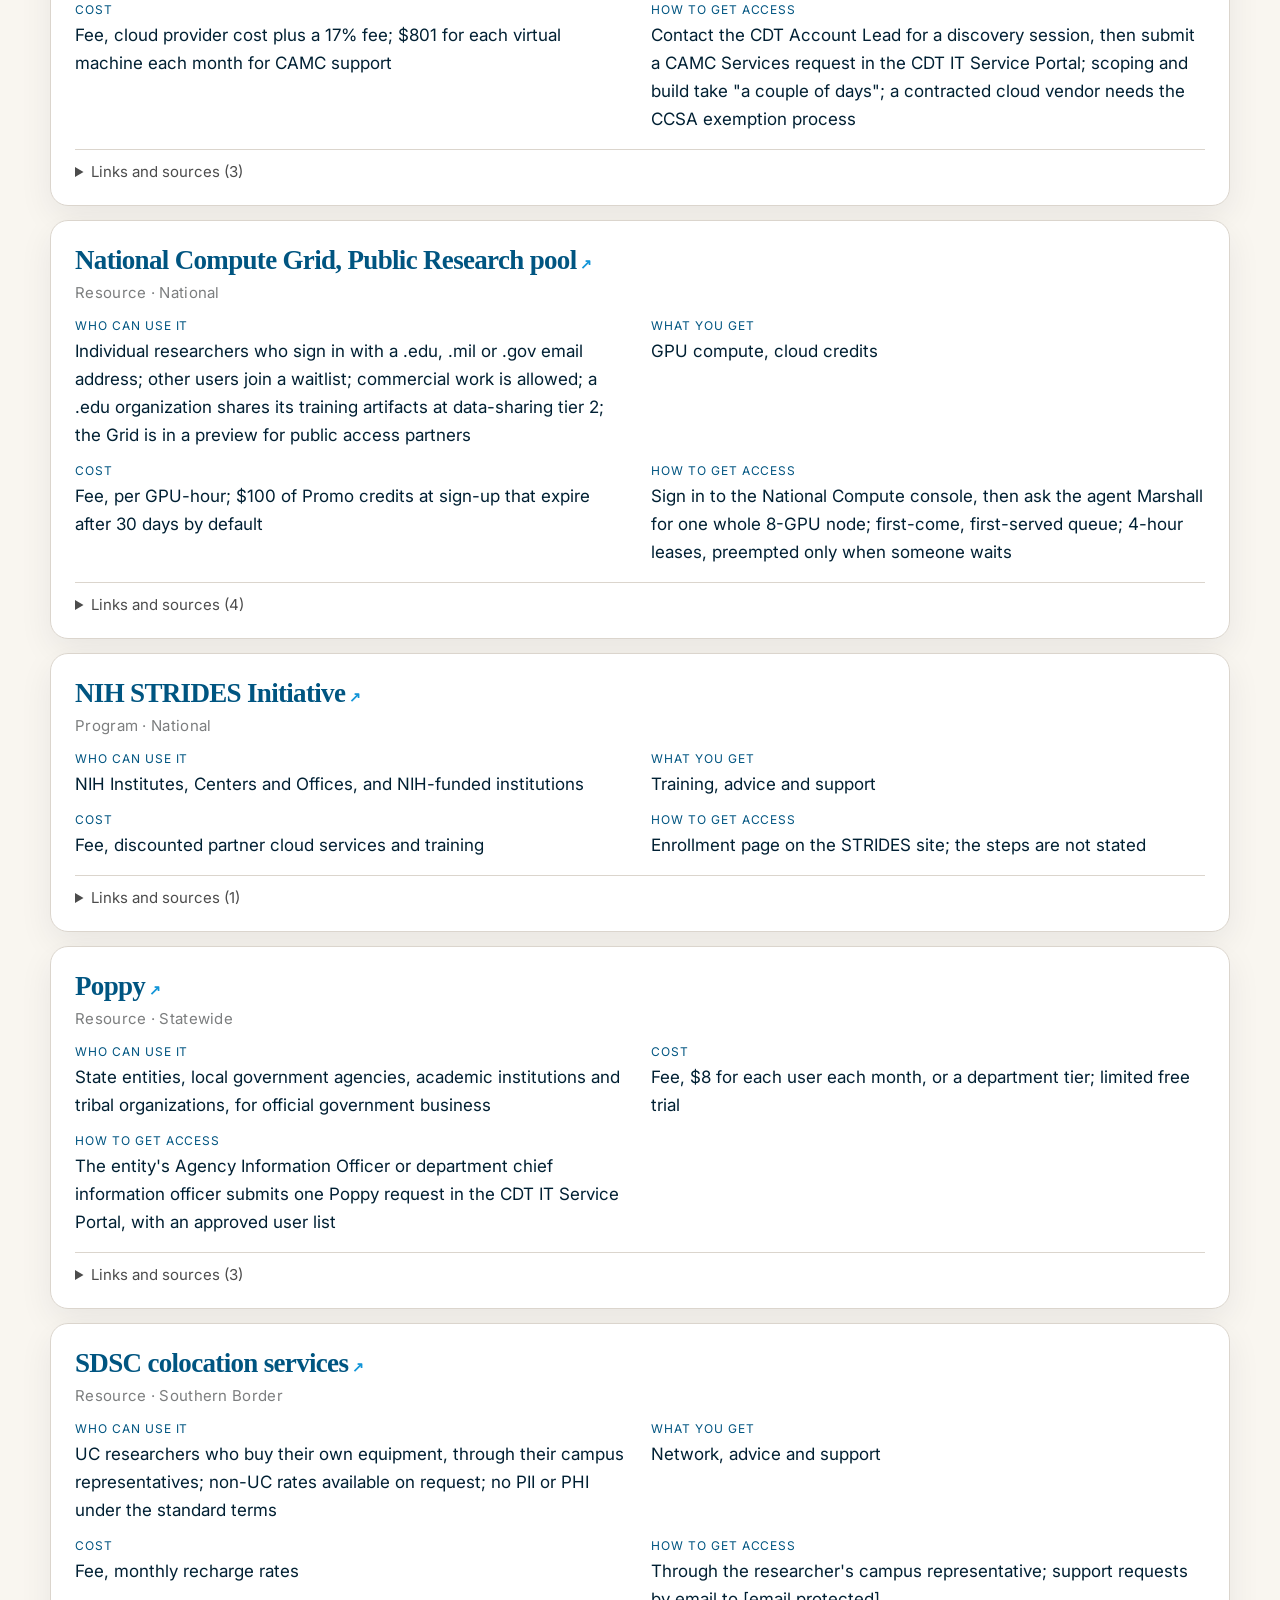
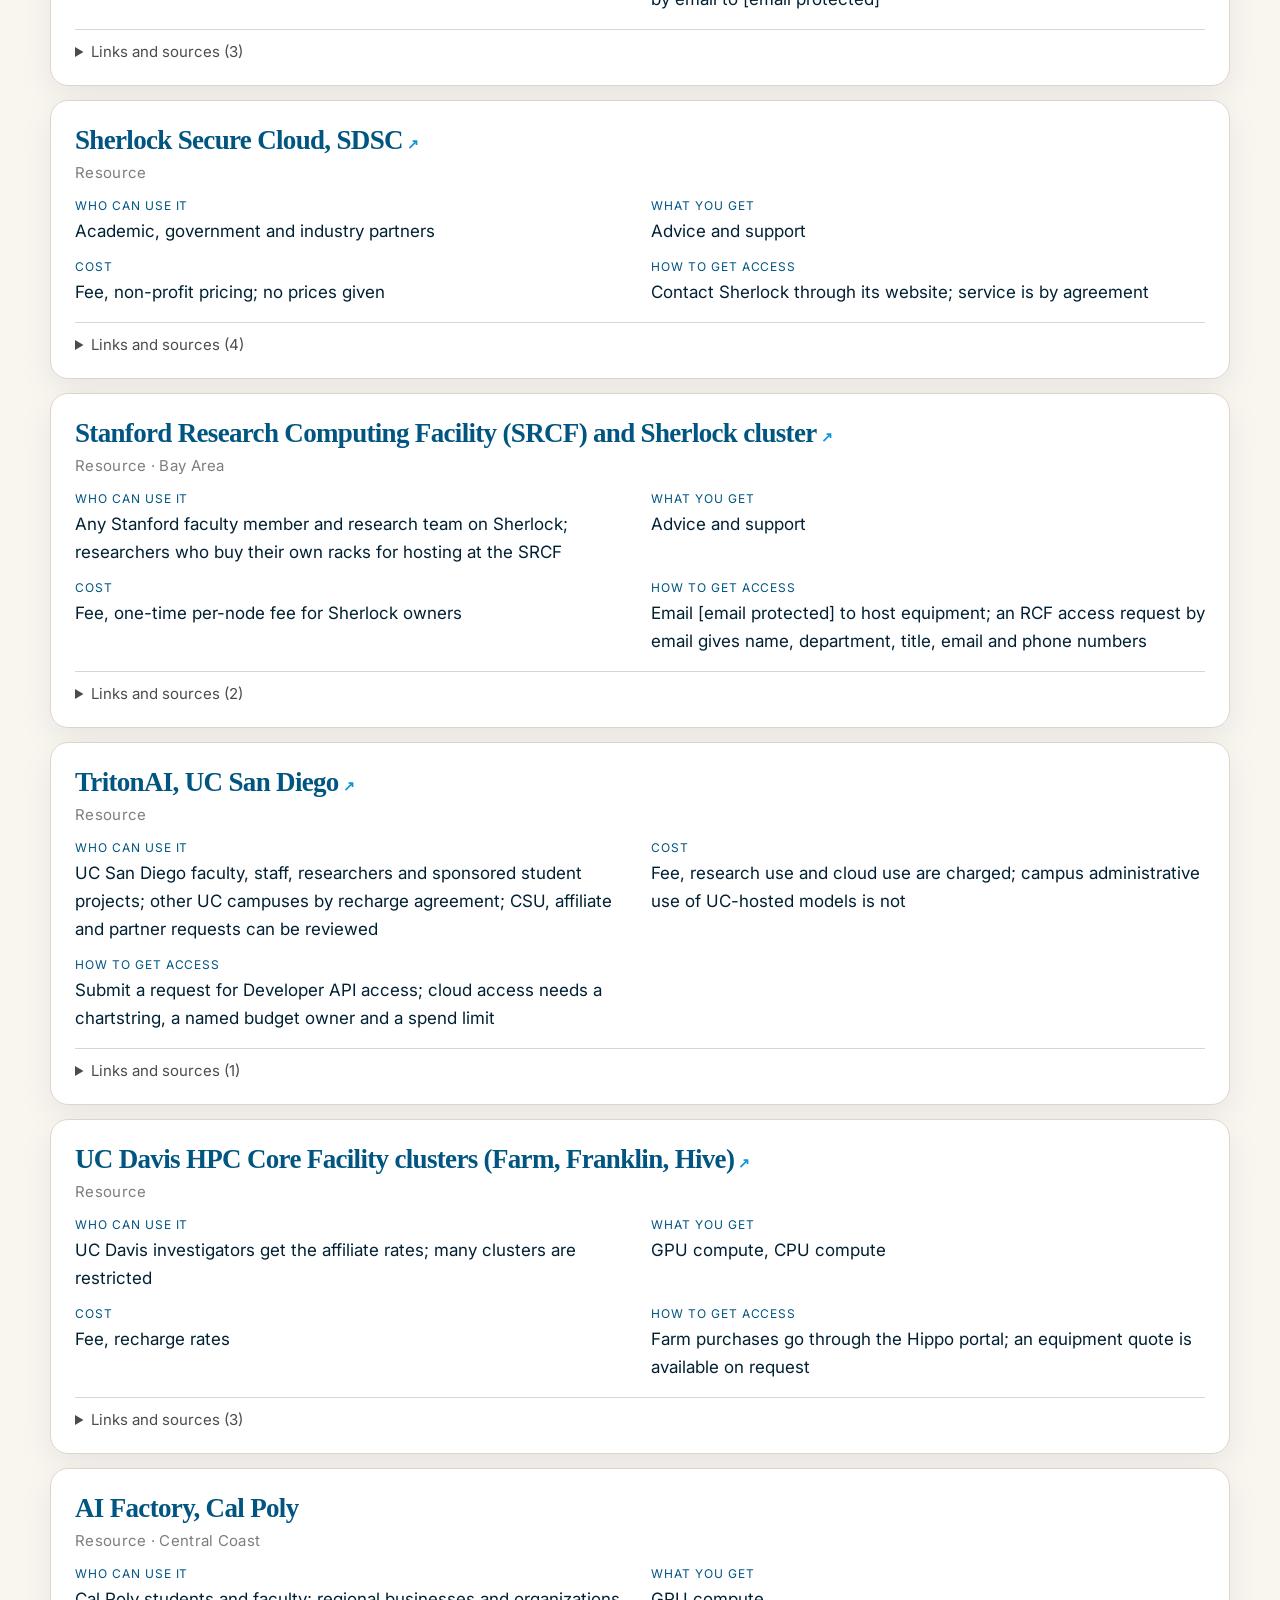
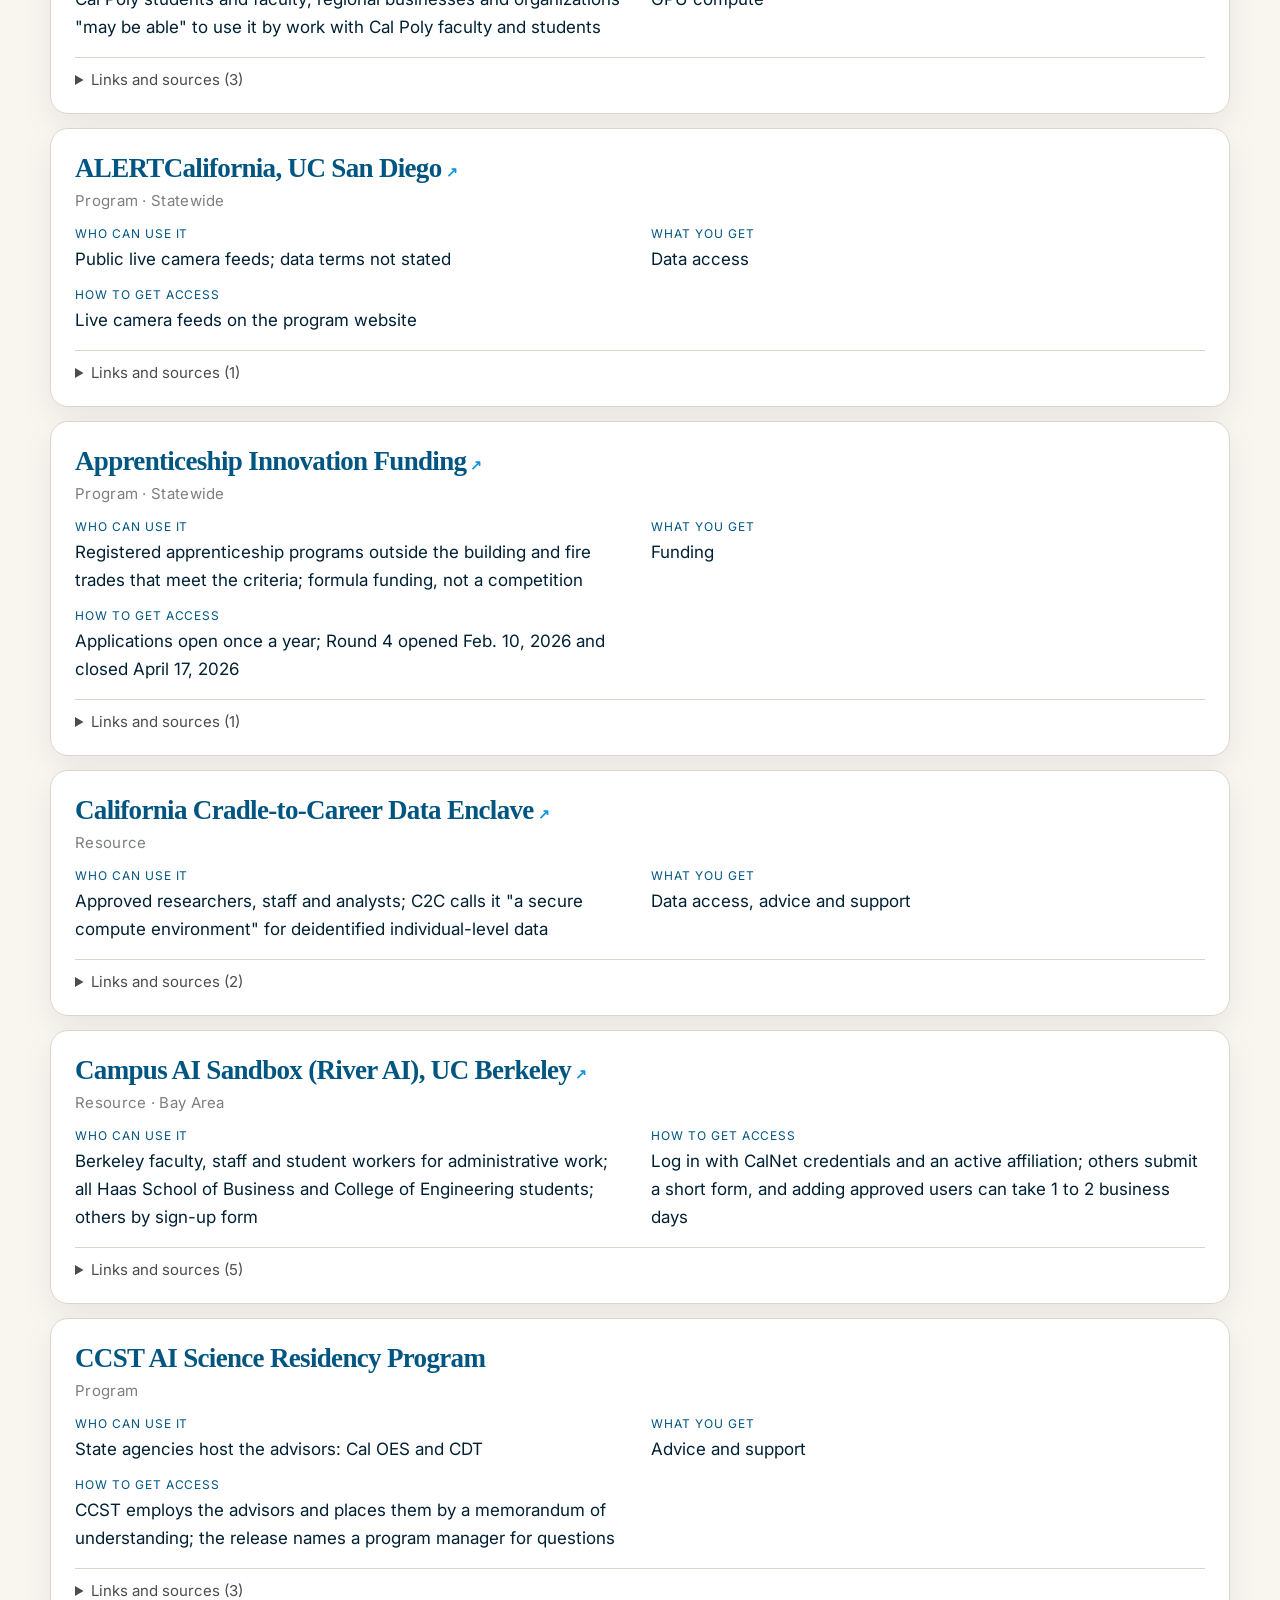
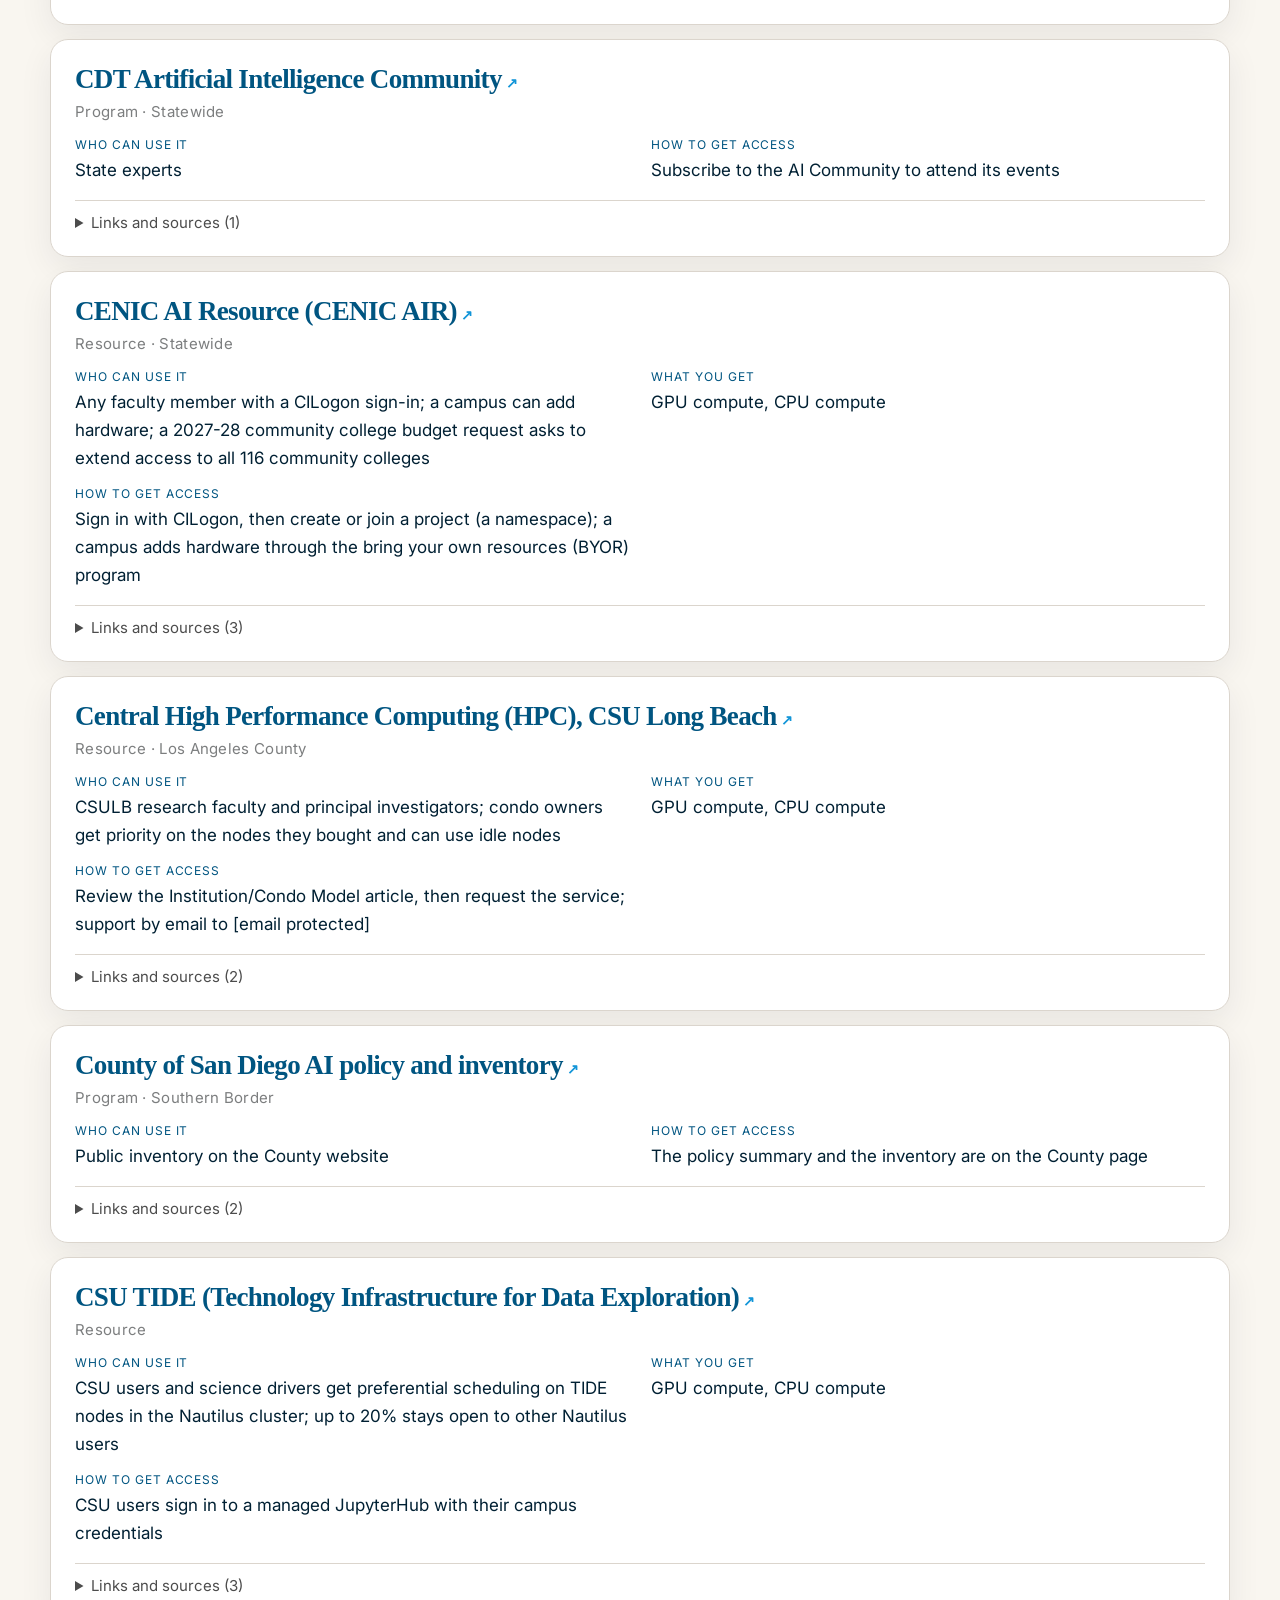
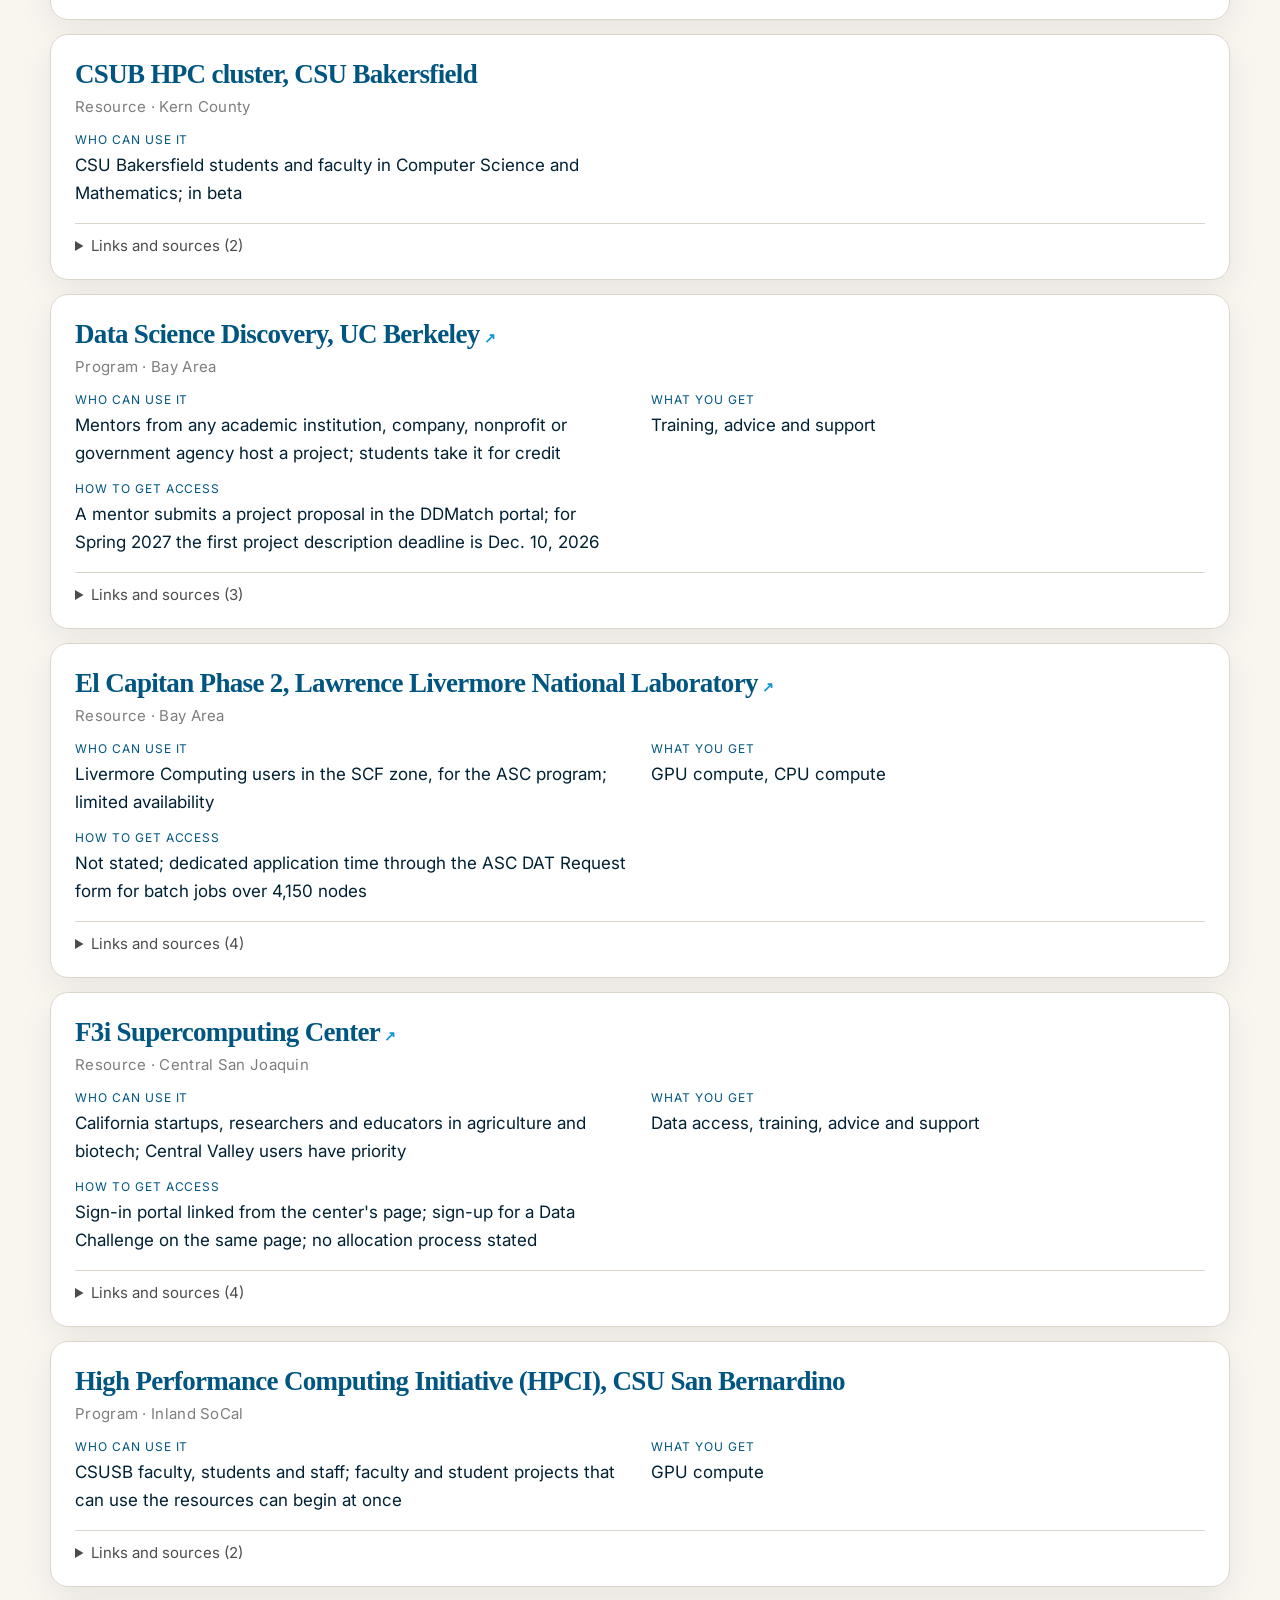
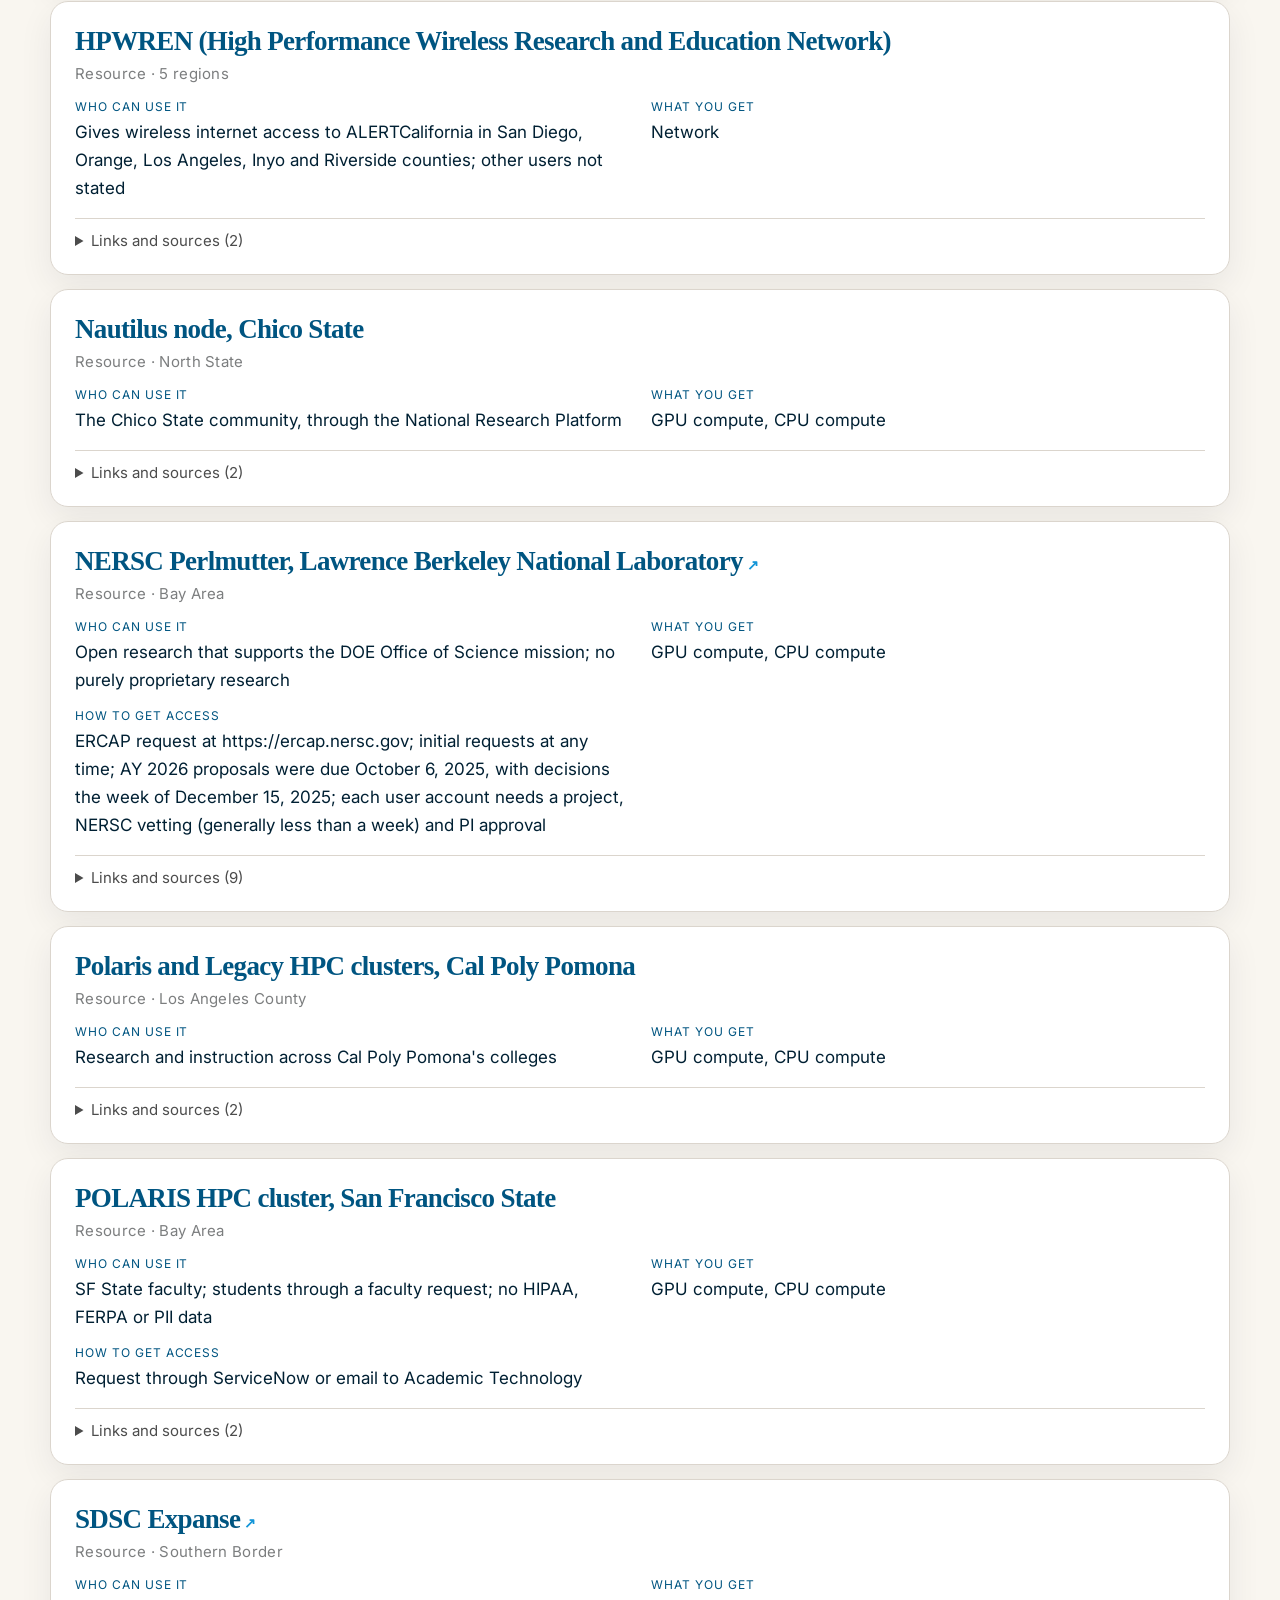
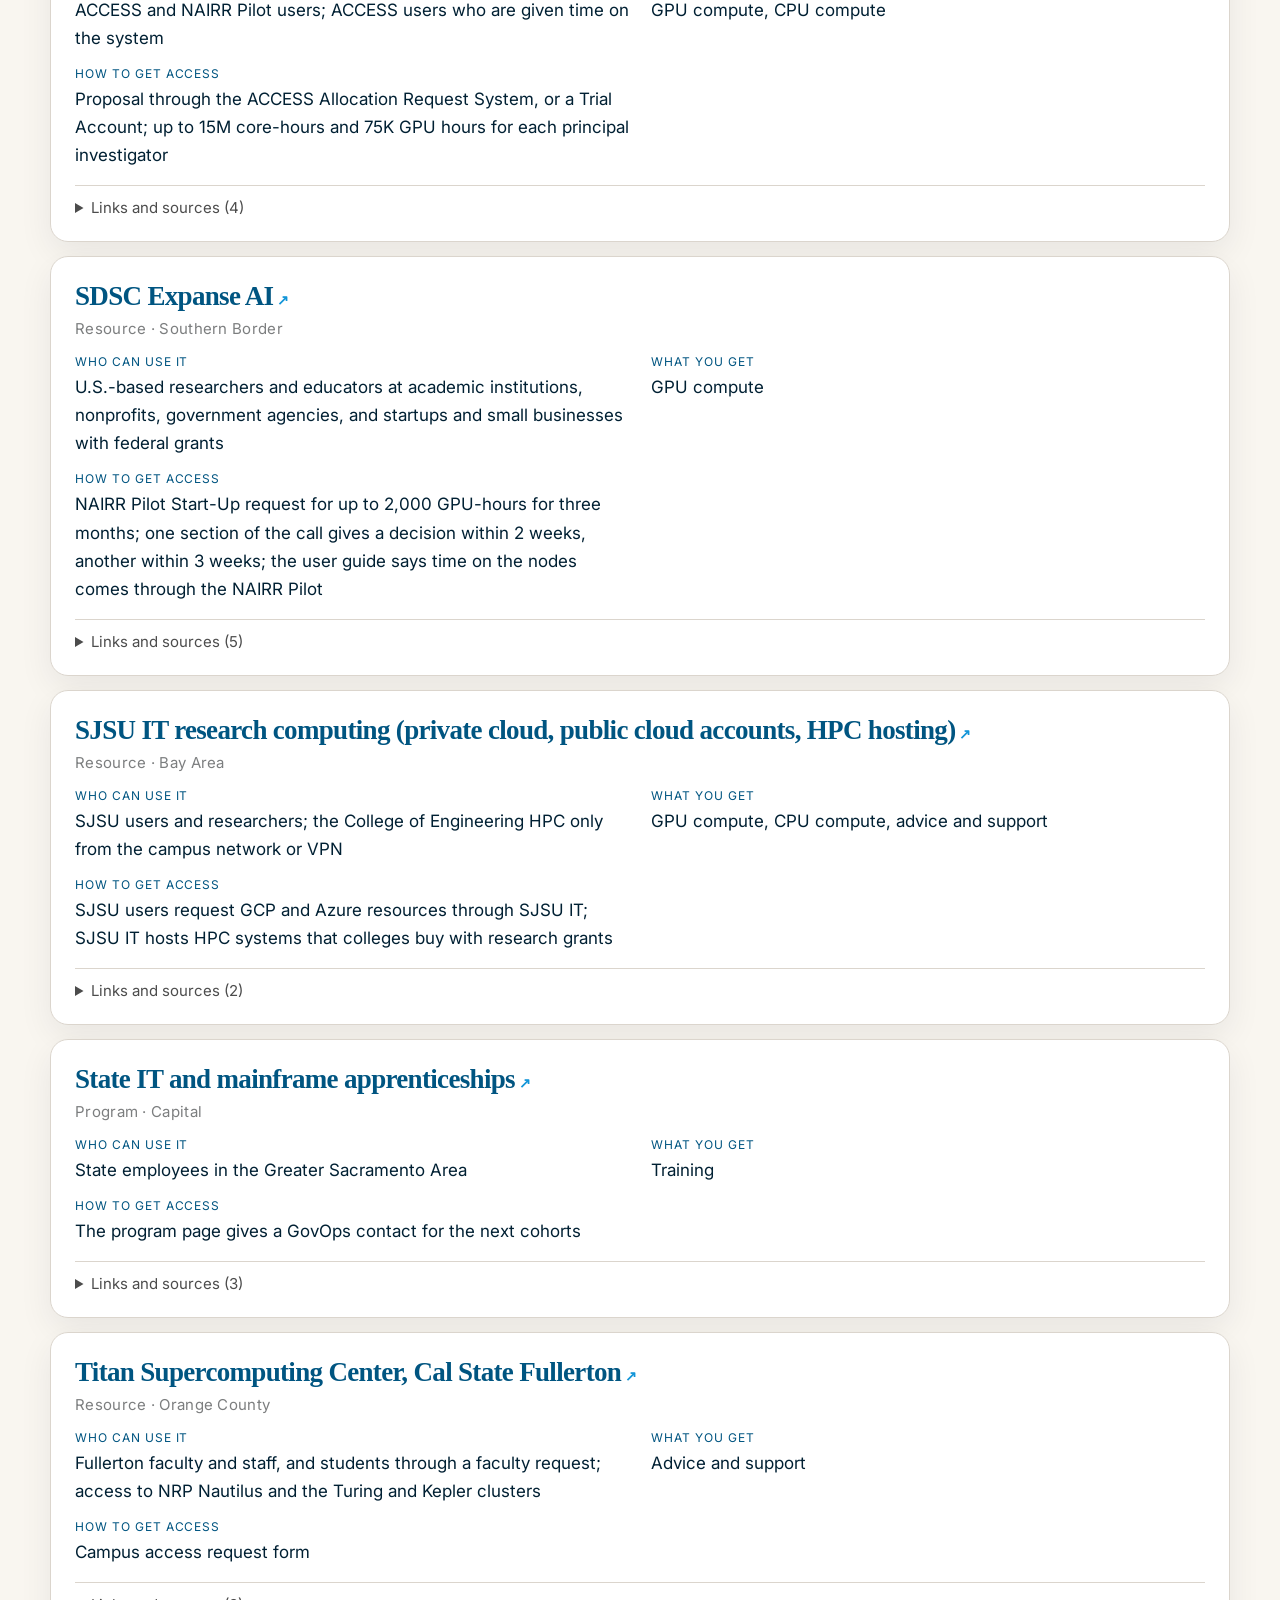
==== commit 79d39ed6: "Bust caches and soften popup overlay" ====
--- a/index.html
+++ b/index.html
@@ -5,8 +5,8 @@
   <meta name="viewport" content="width=device-width, initial-scale=1">
   <title>California Compute Directory — CalCompute Access Lab</title>
   <meta name="description" content="Find AI computing, data and training programs that you may be able to use in California.">
-  <link rel="stylesheet" href="assets/styles.css">
-  <link rel="stylesheet" href="assets/theme-calcompute.css">
+  <link rel="stylesheet" href="assets/styles.css?v=20261125">
+  <link rel="stylesheet" href="assets/theme-calcompute.css?v=20261125">
 </head>
 <body>
 
@@ -148,7 +148,7 @@
   Can't find a resource?
 </button>
 
-<script src="assets/popup.js"></script>
-<script src="assets/directory.js"></script>
+<script src="assets/popup.js?v=20261125"></script>
+<script src="assets/directory.js?v=20261125"></script>
 </body>
 </html>
--- a/assets/theme-calcompute.css
+++ b/assets/theme-calcompute.css
@@ -321,3 +321,32 @@
 .band-priority { color: #9b1c1c; background: #fee2e2; border-color: #fca5a5; }
 .band-support { color: #92400e; background: #fef3c7; border-color: #fcd34d; }
 .band-signpost { color: #065f46; background: #d1fae5; border-color: #6ee7b7; }
+
+/* Match the original CalCompute serif headings (Lyon Text fallback). */
+h1, h2, h3, h4,
+.dir-hero h1,
+.program-name,
+.popup h2,
+.contact-box h3,
+.result h1,
+.section-block h2,
+.matrix-head h3 {
+  font-family: "Lyon Text", Georgia, "Times New Roman", serif;
+  font-weight: 700;
+  letter-spacing: -0.025em;
+}
+
+/* Keep the Beta tag on the same line as the title. */
+.dir-hero h1 {
+  font-size: clamp(40px, 5.2vw, 58px);
+  max-width: 1200px;
+}
+.dir-beta {
+  font-family: "Kievit", Arial, sans-serif;
+  font-size: 11px;
+  vertical-align: middle;
+}
+
+/* Softer overlay so the page does not look black. */
+.popup-overlay { background: rgba(0, 32, 51, 0.22); backdrop-filter: blur(6px); }
+body.embed .popup-overlay { background: rgba(0, 32, 51, 0.10); }
